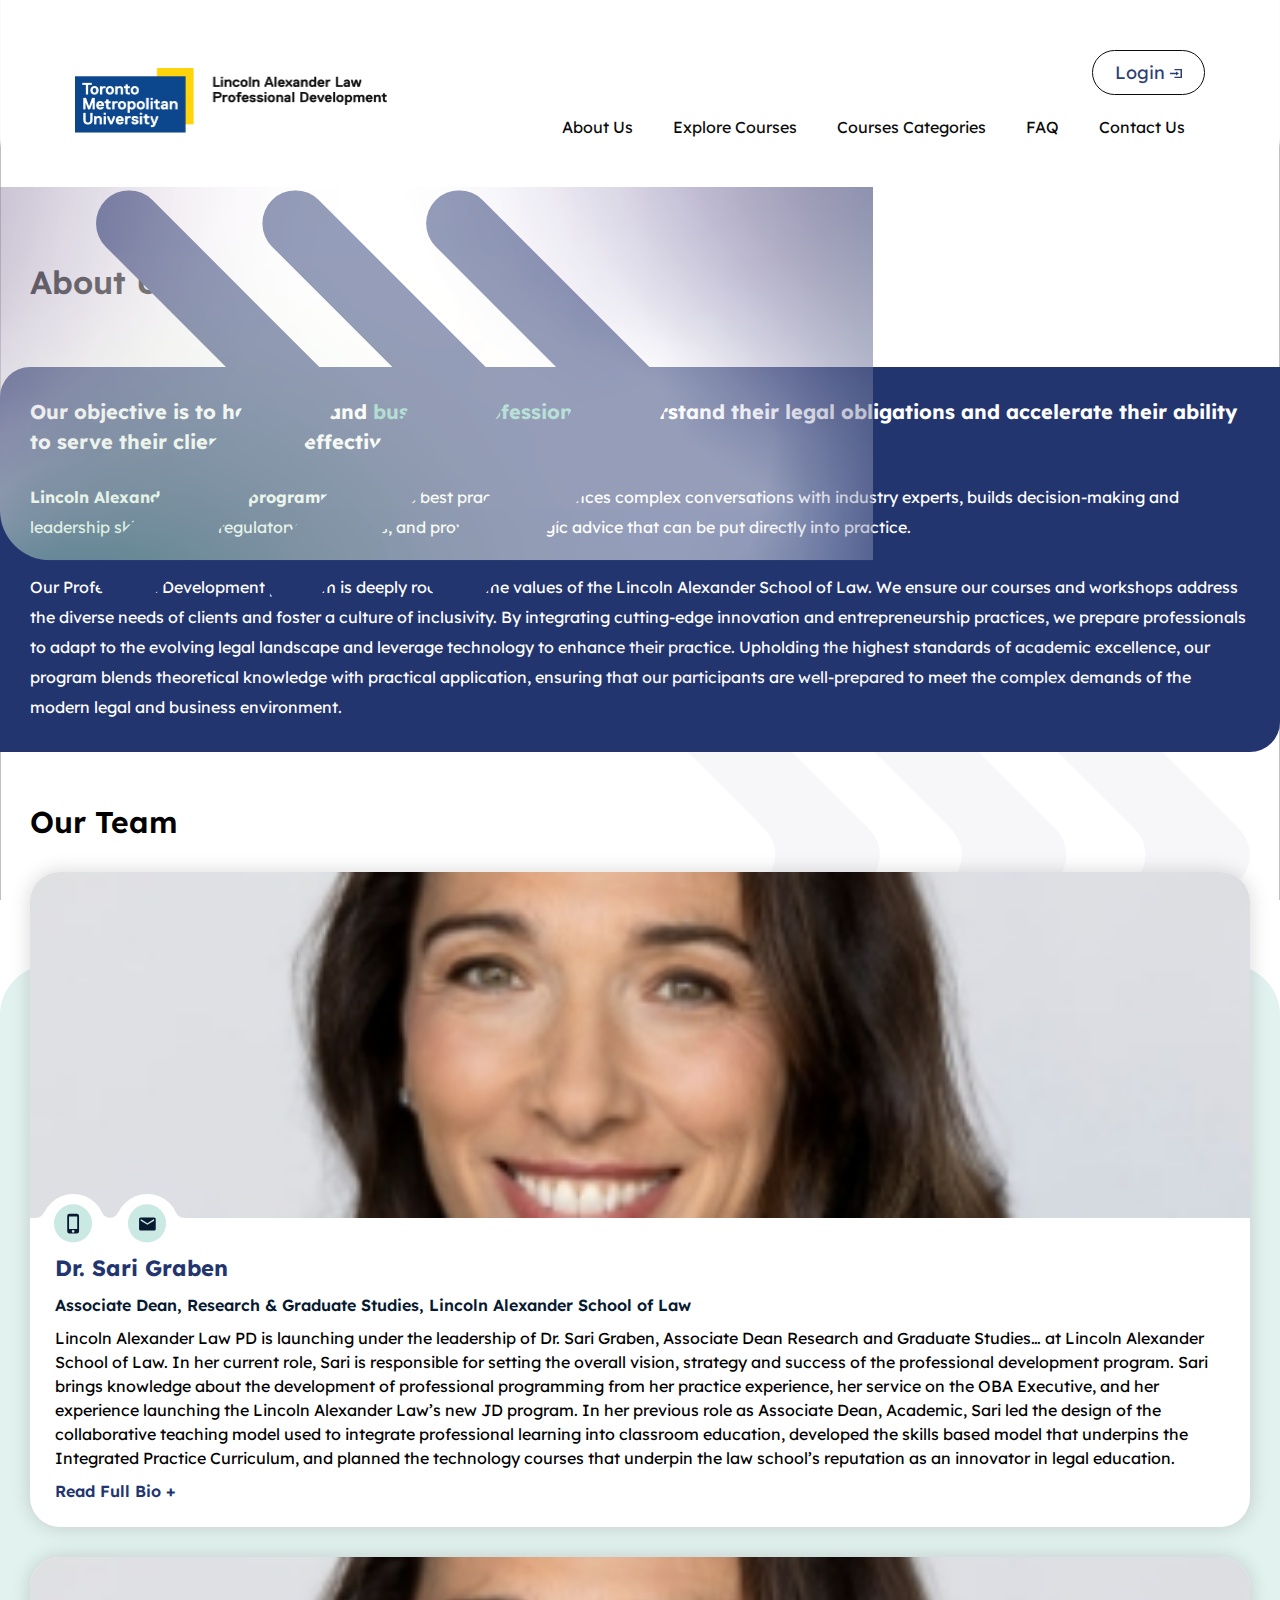
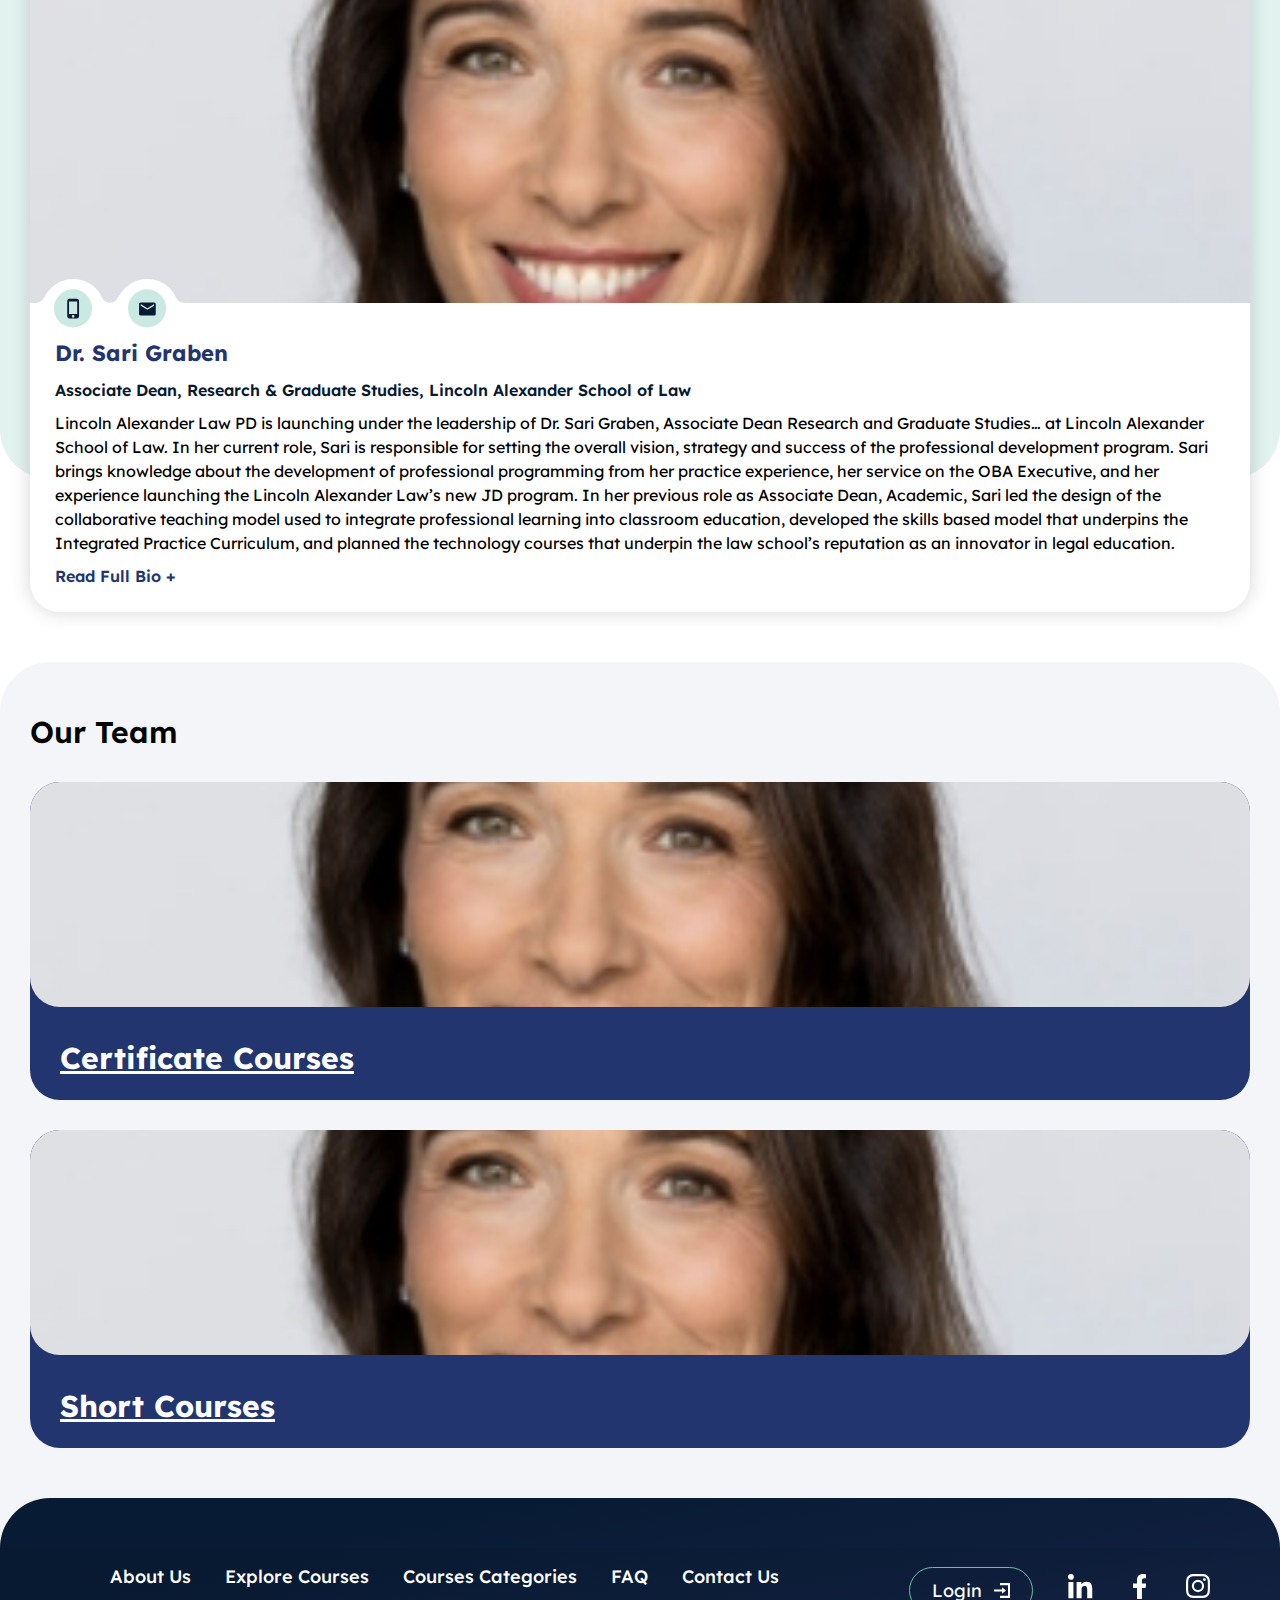
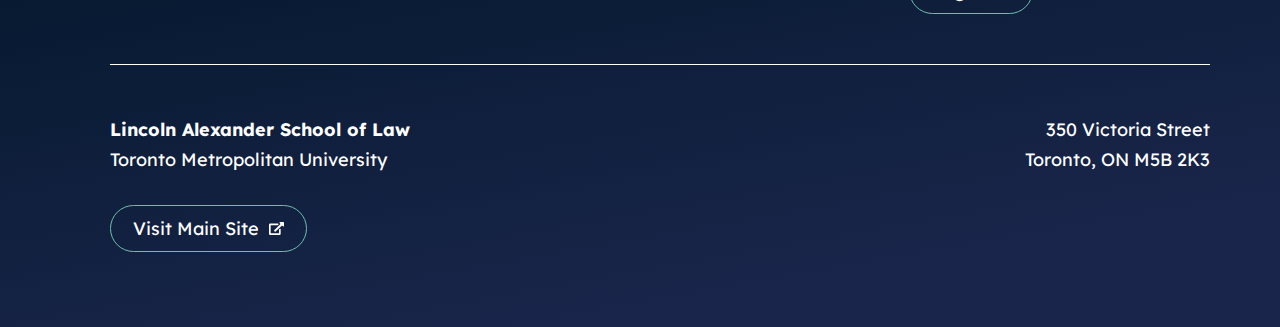
==== about-us.html @ 9ad21411 "about us page" ====
<!DOCTYPE html>
<html lang="en">
<head>
    <meta charset="UTF-8">
    <meta name="viewport" content="width=device-width, initial-scale=1.0">

    <!-- fonts -->
    <link rel="preconnect" href="https://fonts.googleapis.com">
    <link rel="preconnect" href="https://fonts.gstatic.com" crossorigin>
    <link href="https://fonts.googleapis.com/css2?family=Lexend:wght@100..900&display=swap" rel="stylesheet">

    <!-- css -->
    <link rel="stylesheet" href="css/style.css">
    <link rel="stylesheet" href="css/header.css">
    <link rel="stylesheet" href="css/about-us/au-hero.css">
    <link rel="stylesheet" href="css/about-us/au-team.css">
    <link rel="stylesheet" href="css/about-us/au-courses.css">
    <link rel="stylesheet" href="css/footer.css">

    <title>About Us</title>
</head>
<body>
     <!-- HEADER -->
     <header class="header-wrapper">

        <div class="header-logo-wrapper">
            <a href="#" class="header-logo"><img src="media/logo.png" alt="Lincoln Alexander Law logo"></a>
            <div class="header-hamburger-menu" tabindex="0">

                <svg xmlns="http://www.w3.org/2000/svg" width="42" height="17" viewBox="0 0 42 17">
                    <g id="Group_730" data-name="Group 730" transform="translate(-309 -52)">
                      <g id="Group_729" data-name="Group 729" transform="translate(-308.346 -19.589)">
                        <g id="Group_725" data-name="Group 725" transform="translate(617.346 71.635)">
                          <rect id="Rectangle_730" data-name="Rectangle 730" width="42" height="3" rx="1.5" transform="translate(0 13.955)" fill="#23356e"/>
                          <rect id="Rectangle_731" data-name="Rectangle 731" width="33" height="3" rx="1.5" transform="translate(9 6.955)" fill="#23356e"/>
                          <rect id="Rectangle_732" data-name="Rectangle 732" width="42" height="3" rx="1.5" transform="translate(0 -0.045)" fill="#23356e"/>
                        </g>
                      </g>
                    </g>
                </svg>
                  
            </div>

            <div class="header-menus-laptop">
                <div class="header-secondary-menu-laptop">
                    <a href="#" class="login-button-laptop btn-white">Login</a>
                    <a href="#" class="cart-button-laptop"></a>
                    <a href="#" class="search-button-laptop"></a>
                </div>

                <div class="header-primary-menu-laptop">
                    <a href="#" class="primary-menu-item-laptop">About Us</a>
                    <a href="#" class="primary-menu-item-laptop">Explore Courses <div><!-- sub-menu --></div></a>
                    <a href="#" class="primary-menu-item-laptop">Courses Categories</a>
                    <a href="#" class="primary-menu-item-laptop">FAQ</a>
                    <a href="#" class="primary-menu-item-laptop">Contact Us</a>
                </div>
            </div>
        </div>
        
        <div class="header-menus">
            <div class="header-secondary-menu">
                <a href="#" class="login-button-laptop btn-white">Login</a>
                <input class="search-bar" type="search" placeholder="Search">
                <div class="header-hamburger-menu-close" tabindex="0"></div>
            </div>

            <div class="header-primary-menu">
                <a href="#" class="primary-menu-item">About Us</a>
                <a href="#" class="primary-menu-item">Explore Courses <div><!-- sub-menu --></div></a>
                <a href="#" class="primary-menu-item">Courses Categories</a>
                <a href="#" class="primary-menu-item">FAQ</a>
                <a href="#" class="primary-menu-item">Contact Us</a>
            </div>

            <a href="#" class="header-cart-btn"></a>

            <a href="#" class="header-login btn-white">Login</a>

            <div class="social-links">
                <a href="#" class="social-link">
                    <svg xmlns="http://www.w3.org/2000/svg" width="24.256" height="24.255" viewBox="0 0 24.256 24.255">
                        <path id="Icon_awesome-linkedin-in" data-name="Icon awesome-linkedin-in" d="M5.429,24.256H.4V8.062H5.429ZM2.912,5.853a2.926,2.926,0,1,1,2.912-2.94A2.937,2.937,0,0,1,2.912,5.853Zm21.338,18.4H19.232V16.373c0-1.879-.038-4.288-2.615-4.288-2.615,0-3.015,2.041-3.015,4.153v8.018H8.579V8.062H13.4v2.209h.07a5.284,5.284,0,0,1,4.758-2.615c5.089,0,6.025,3.351,6.025,7.7v8.9Z" transform="translate(0 -0.001)" fill="#fff"/>
                    </svg>
                </a>
                <a href="#" class="social-link">
                    <svg xmlns="http://www.w3.org/2000/svg" width="13.439" height="25.092" viewBox="0 0 13.439 25.092">
                        <path id="Icon_awesome-facebook-f" data-name="Icon awesome-facebook-f" d="M14.168,14.114l.7-4.541H10.507V6.626a2.271,2.271,0,0,1,2.56-2.453h1.981V.307A24.157,24.157,0,0,0,11.532,0C7.944,0,5.6,2.175,5.6,6.112V9.573H1.609v4.541H5.6V25.092h4.909V14.114Z" transform="translate(-1.609)" fill="#fff"/>
                    </svg>
                </a>
                <a href="#" class="social-link">
                    <svg id="Group_476" data-name="Group 476" xmlns="http://www.w3.org/2000/svg" width="23.984" height="23.979" viewBox="0 0 23.984 23.979">
                        <path id="Icon_awesome-instagram" data-name="Icon awesome-instagram" d="M11.99,8.079a6.148,6.148,0,1,0,6.148,6.148A6.138,6.138,0,0,0,11.99,8.079Zm0,10.145a4,4,0,1,1,4-4,4,4,0,0,1-4,4Zm7.833-10.4a1.434,1.434,0,1,1-1.434-1.434A1.431,1.431,0,0,1,19.823,7.828Zm4.072,1.455a7.1,7.1,0,0,0-1.937-5.024,7.143,7.143,0,0,0-5.024-1.937c-1.98-.112-7.914-.112-9.893,0A7.133,7.133,0,0,0,2.016,4.254,7.12,7.12,0,0,0,.079,9.278c-.112,1.98-.112,7.914,0,9.893A7.1,7.1,0,0,0,2.016,24.2,7.152,7.152,0,0,0,7.04,26.133c1.98.112,7.914.112,9.893,0A7.1,7.1,0,0,0,21.958,24.2a7.143,7.143,0,0,0,1.937-5.024C24.007,17.192,24.007,11.263,23.895,9.283ZM21.337,21.3a4.047,4.047,0,0,1-2.279,2.279c-1.578.626-5.324.482-7.068.482s-5.5.139-7.068-.482A4.047,4.047,0,0,1,2.642,21.3c-.626-1.578-.482-5.324-.482-7.068s-.139-5.5.482-7.068A4.047,4.047,0,0,1,4.921,4.88C6.5,4.254,10.245,4.4,11.99,4.4s5.5-.139,7.068.482a4.047,4.047,0,0,1,2.279,2.279c.626,1.578.482,5.324.482,7.068S21.963,19.722,21.337,21.3Z" transform="translate(0.005 -2.238)" fill="#fff"/>
                    </svg>
                </a>
            </div>
        </div>
    </header>

    <!-- ABOUT US -->
    <!-- hero -->
    <div class="au-hero-wrapper">
        <div class="au-hero-main">
            <div class="au-hero-title">About Us</div>
            <img src="media/featured-photo-1.jpg" class="au-hero-title-background"></img>
        </div>

        <div class="au-hero-content">
            <div class="au-hero-text">Our objective is to help <strong>legal</strong> and <strong>business professionals</strong> understand their legal obligations and accelerate their ability to serve their clients more effectively.</div>
            <div class="au-hero-subtext">
                <b>Lincoln Alexander Law PD programming</b> shares best practices, advances complex conversations with industry experts, builds decision-making and leadership skills, applies regulatory obligations, and provides strategic advice that can be put directly into practice.<br><br>
                Our Professional Development program is deeply rooted in the values of the Lincoln Alexander School of Law. We ensure our courses and workshops address the diverse needs of clients and foster a culture of inclusivity. By integrating cutting-edge innovation and entrepreneurship practices, we prepare professionals to adapt to the evolving legal landscape and leverage technology to enhance their practice. Upholding the highest standards of academic excellence, our program blends theoretical knowledge with practical application, ensuring that our participants are well-prepared to meet the complex demands of the modern legal and business environment.
            </div>
        </div>
    </div>

    <!-- our team -->
    <div class="au-team-wrapper">
        <div class="au-team-title">Our Team</div>

        <div class="au-team-members">
            <div class="au-team-member">
                <img src="media/team-member.jpg" alt="team member" class="au-team-member-img">

                <div class="au-team-member-phone-contacts">
                    <a href="#" class="au-team-member-phone"></a>
                    <a href="#" class="au-team-member-email"></a>
                </div>
                
                <div class="au-team-member-name">Dr. Sari Graben</div>
                <div class="au-team-member-position">Associate Dean, Research & Graduate Studies, Lincoln Alexander School of Law</div>
                <div class="au-team-member-text">
                    Lincoln Alexander Law PD is launching under the leadership of Dr. Sari Graben, Associate Dean Research and Graduate Studies… at Lincoln Alexander School of Law. In her current role, Sari is responsible for setting the overall vision, strategy and success of the professional development program. 
                    Sari brings knowledge about the development of  professional programming from her practice experience, her service on the OBA Executive, and her experience launching the Lincoln Alexander Law’s new JD program. 
                    In her previous role as Associate Dean, Academic, Sari led the design of the collaborative teaching model used to integrate professional learning into classroom education, developed the skills based model that underpins the Integrated Practice Curriculum, and planned the technology courses that underpin the law school’s reputation as an innovator in legal education.
                </div>
                <div class="au-team-member-full">Read Full Bio +</div>
            </div>

            <div class="au-team-member">
                <img src="media/team-member.jpg" alt="team member" class="au-team-member-img">

                <div class="au-team-member-phone-contacts">
                    <a href="#" class="au-team-member-phone"></a>
                    <a href="#" class="au-team-member-email"></a>
                </div>

                <div class="au-team-member-name">Dr. Sari Graben</div>
                <div class="au-team-member-position">Associate Dean, Research & Graduate Studies, Lincoln Alexander School of Law</div>
                <div class="au-team-member-text">
                    Lincoln Alexander Law PD is launching under the leadership of Dr. Sari Graben, Associate Dean Research and Graduate Studies… at Lincoln Alexander School of Law. In her current role, Sari is responsible for setting the overall vision, strategy and success of the professional development program. 
                    Sari brings knowledge about the development of  professional programming from her practice experience, her service on the OBA Executive, and her experience launching the Lincoln Alexander Law’s new JD program. 
                    In her previous role as Associate Dean, Academic, Sari led the design of the collaborative teaching model used to integrate professional learning into classroom education, developed the skills based model that underpins the Integrated Practice Curriculum, and planned the technology courses that underpin the law school’s reputation as an innovator in legal education.
                </div>
                <div class="au-team-member-full">Read Full Bio +</div>
            </div>
        </div>
    </div>

    <!-- courses -->
    <div class="au-courses-wrapper">
        <div class="au-courses-title">Our Team</div>

        <div class="au-courses">
            <div class="au-course">
                <img src="media/team-member.jpg" alt="team member" class="au-course-img">

                <div class="au-course-title">Certificate Courses</div>

                <div class="au-course-module">
                    <div class="au-course-text">
                        Our Certificate Courses provide an in-depth, comprehensive understanding of specific legal areas, featuring extensive experiential education. These programs cover a broad range of topics within a particular field, offering participants practical skills and strategic insights. Whether exploring legislation, strategic planning, communication strategies, or incident response, these courses equip professionals with the knowledge and tools necessary to navigate complex challenges in their practice.
                    </div>
                    <a href="#" class="au-course-button btn-lt">Explore Courses</a>
                </div>
            </div>

            <div class="au-course">
                <img src="media/team-member.jpg" alt="team member" class="au-course-img">

                <div class="au-course-title">Short Courses</div>

                <div class="au-course-module">
                    <div class="au-course-text">
                        Our Short Courses provide an in-depth, comprehensive understanding of specific legal areas, featuring extensive experiential education.
                    </div>
                    <a href="#" class="au-course-button btn-lt">Explore Courses</a>
                </div>
            </div>
        </div>
    </div>

    <!-- FOOTER -->
    <footer class="footer-wrapper">
        <div class="footer-top-content">

            <div class="footer-secondary-menu">
                <div class="social-links">
                    <a href="#" class="social-link">
                        <svg xmlns="http://www.w3.org/2000/svg" width="24.256" height="24.255" viewBox="0 0 24.256 24.255">
                            <path id="Icon_awesome-linkedin-in" data-name="Icon awesome-linkedin-in" d="M5.429,24.256H.4V8.062H5.429ZM2.912,5.853a2.926,2.926,0,1,1,2.912-2.94A2.937,2.937,0,0,1,2.912,5.853Zm21.338,18.4H19.232V16.373c0-1.879-.038-4.288-2.615-4.288-2.615,0-3.015,2.041-3.015,4.153v8.018H8.579V8.062H13.4v2.209h.07a5.284,5.284,0,0,1,4.758-2.615c5.089,0,6.025,3.351,6.025,7.7v8.9Z" transform="translate(0 -0.001)" fill="#fff"/>
                        </svg>
                    </a>
                    <a href="#" class="social-link">
                        <svg xmlns="http://www.w3.org/2000/svg" width="13.439" height="25.092" viewBox="0 0 13.439 25.092">
                            <path id="Icon_awesome-facebook-f" data-name="Icon awesome-facebook-f" d="M14.168,14.114l.7-4.541H10.507V6.626a2.271,2.271,0,0,1,2.56-2.453h1.981V.307A24.157,24.157,0,0,0,11.532,0C7.944,0,5.6,2.175,5.6,6.112V9.573H1.609v4.541H5.6V25.092h4.909V14.114Z" transform="translate(-1.609)" fill="#fff"/>
                        </svg>
                    </a>
                    <a href="#" class="social-link">
                        <svg id="Group_476" data-name="Group 476" xmlns="http://www.w3.org/2000/svg" width="23.984" height="23.979" viewBox="0 0 23.984 23.979">
                            <path id="Icon_awesome-instagram" data-name="Icon awesome-instagram" d="M11.99,8.079a6.148,6.148,0,1,0,6.148,6.148A6.138,6.138,0,0,0,11.99,8.079Zm0,10.145a4,4,0,1,1,4-4,4,4,0,0,1-4,4Zm7.833-10.4a1.434,1.434,0,1,1-1.434-1.434A1.431,1.431,0,0,1,19.823,7.828Zm4.072,1.455a7.1,7.1,0,0,0-1.937-5.024,7.143,7.143,0,0,0-5.024-1.937c-1.98-.112-7.914-.112-9.893,0A7.133,7.133,0,0,0,2.016,4.254,7.12,7.12,0,0,0,.079,9.278c-.112,1.98-.112,7.914,0,9.893A7.1,7.1,0,0,0,2.016,24.2,7.152,7.152,0,0,0,7.04,26.133c1.98.112,7.914.112,9.893,0A7.1,7.1,0,0,0,21.958,24.2a7.143,7.143,0,0,0,1.937-5.024C24.007,17.192,24.007,11.263,23.895,9.283ZM21.337,21.3a4.047,4.047,0,0,1-2.279,2.279c-1.578.626-5.324.482-7.068.482s-5.5.139-7.068-.482A4.047,4.047,0,0,1,2.642,21.3c-.626-1.578-.482-5.324-.482-7.068s-.139-5.5.482-7.068A4.047,4.047,0,0,1,4.921,4.88C6.5,4.254,10.245,4.4,11.99,4.4s5.5-.139,7.068.482a4.047,4.047,0,0,1,2.279,2.279c.626,1.578.482,5.324.482,7.068S21.963,19.722,21.337,21.3Z" transform="translate(0.005 -2.238)" fill="#fff"/>
                        </svg>
                    </a>
                </div>

                <a href="#" class="login-button btn">Login</a>
            </div>

            <div class="footer-primary-menu">
                <a href="#" class="primary-menu-item">About Us</a>
                <a href="#" class="primary-menu-item">Explore Courses <div><!-- sub-menu --></div></a>
                <a href="#" class="primary-menu-item">Courses Categories</a>
                <a href="#" class="primary-menu-item">FAQ</a>
                <a href="#" class="primary-menu-item">Contact Us</a>
            </div>
           
        </div>

        <div class="footer-bottom-content">
            <div class="footer-credentials">
                <div class="footer-credentials-text">
                    <b>Lincoln Alexander School of Law</b>
                    Toronto Metropolitan University
                </div>

                <a class="footer-credentials-button btn" href="#">Visit Main Site</a>
            </div>

            <div class="footer-address">350 Victoria Street <br> Toronto, ON M5B 2K3</div>
        </div>
    </footer>

    <!-- header hamburger menu script -->
    <script src="js/header-menu.js"></script>

    <!-- team member cards -->
    <script src="js/au-team-members.js"></script>

    <!-- course cards -->
    <script src="js/au-courses.js"></script>
</body>
</html>
---- css/style.css ----
body {
    font-family: "Lexend", sans-serif;
    margin: 0;
}

a {
    text-decoration: none;
}

a:focus {
    outline-offset: 2px;
    outline: 2px dotted var(--gradient-blue);
    text-decoration: underline;
}

a:hover {
    text-decoration: underline;
}

strong {
    color: var(--green);
    font-weight: var(--bold);
}

.header-wrapper .header-logo img { 
    height: auto;
    width: 163px;
}

/* colours & font weight */
:root {
    --white: #FFFFFF;
    --black: #000000;
    --yellow: #FEDC00;
    --light-green: rgba(108, 191, 174, 0.2);
    --green: #6CBFAE;
    --pale-blue: rgba(35, 53, 110, 0.05);
    --light-blue: #084E99;
    --blue: #23356E;
    --dark-blue: #071A31;
    --gradient-blue: linear-gradient(170deg, rgba(7,26,49,1) 15%, rgba(25,37,74,1) 80%);

    --light: 300;
    --regular: 400;
    --medium: 500;
    --semibold: 600;
    --bold: 700;
    --extrabold: 800;
}

/* buttons */
.btn {
    background-color: transparent;
    border-radius: 25px;
    border: 1px solid var(--green);
    color: var(--white);
    display: flex;
    font-size: 18px;
    padding: 11px 22px;
    width: fit-content;
    height: fit-content;
}

.btn:focus,
.btn-lt:focus,
.btn-white:focus {
    outline-offset: 4px;
    outline: 2px dotted var(--white);
    text-decoration: none;
    position: relative;
    border-width: 3px;
}

/* .btn:focus:before,
.btn-lt:focus:before,
.btn-white:focus:before {
    content: "";
    top: -6px;
    left: -6px;
    right: -6px;
    bottom: -6px;
    border: var(--black) 2px dotted;
    position: absolute;
}

.btn:focus::after,
.btn-lt:focus::after,
.btn-white:focus::after {
    content: "";
    top: -10px;
    left: -10px;
    right: -10px;
    bottom: -10px;
    border: var(--white) 2px dotted;
    position: absolute;
} */

.btn:hover,
.btn-lt:hover,
.btn-white:hover {
    text-decoration: none;
    outline: 3px solid;
    cursor: pointer;
}

.btn:hover {
    outline-color: var(--green);
}

.btn-lt:hover {
    outline-color: var(--dark-blue);

}

.btn-white:hover {
    outline-color: var(--white);
}

.btn-lt {
    background-color: var(--white);
    border-radius: 25px;
    border: 1px solid var(--dark-blue);
    color: var(--blue);
    display: flex;
    font-size: 18px;
    padding: 10px 22px;
    width: fit-content;
    height: fit-content;
}

.btn-white {
    background-color: var(--white);
    border-radius: 25px;
    border: 1px solid var(--black);
    color: var(--blue);
    display: flex;
    font-size: 18px;
    padding: 10px 22px;
    width: fit-content;
    height: fit-content;
}
---- css/header.css ----
.header-menus-laptop {
    display: none;
}

.header-wrapper .header-logo-wrapper { 
    background-color: white;
    border-radius: 0 0 50px 50px;
    display: flex;
    justify-content: space-between;
    opacity: 0.95;
    padding: 30px;
}

.header-wrapper .header-logo:focus {
    outline-offset: 2px;
    outline: 2px dotted var(--black);
}

.header-wrapper .header-logo img { 
    height: auto;
    width: 163px;
}

.header-wrapper .header-menus {
    display: none;
    align-items: center;
    background-color: var(--blue);
    flex-direction: column;
    height: 100%;
    justify-content: center;
    left: 0;
    position: fixed;
    top: 0;
    width: 100%;
    z-index: 1000;
}

.header-wrapper .header-menus.active {
    display: flex;
    justify-content: flex-start;
}

.header-wrapper .header-hamburger-menu {
    cursor: pointer;
}

.header-wrapper .header-hamburger-menu:focus {
    outline-offset: 2px;
    outline: 2px dotted var(--black);
}

.header-wrapper .header-menus .header-secondary-menu { 
    align-items: center;
    display: flex;
    flex-direction: row;
    padding: 45px 35px;
}

.header-wrapper .header-menus .header-secondary-menu .login-button-laptop { 
    display: none;
}

.header-wrapper .header-menus .header-secondary-menu .cart-button-laptop { 
    display: none;
}

.header-wrapper .header-menus .header-secondary-menu .search-bar { 
    border-radius: 22px;
    border: none;
    color: var(--dark-blue);
    font-size: 16px;
    height: 44px;
    padding: 0 15px;
}

.header-wrapper .header-menus .header-secondary-menu .search-bar:focus {
    outline-offset: 5px;
    outline: 2px dotted var(--white);
}

::placeholder {
    color: var(--dark-blue);
    opacity: 1;
}
  
::-ms-input-placeholder {
    color: var(--dark-blue);
}

.header-wrapper .header-menus .header-secondary-menu .header-hamburger-menu-close { 
   content: url("data:image/svg+xml,%3Csvg id='Component_38_1' data-name='Component 38 – 1' xmlns='http://www.w3.org/2000/svg' width='45.539' height='45.539' viewBox='0 0 45.539 45.539'%3E%3Cg id='Ellipse_5158' data-name='Ellipse 5158' fill='none' stroke='%23fff' stroke-width='4'%3E%3Ccircle cx='22.769' cy='22.769' r='22.769' stroke='none'/%3E%3Ccircle cx='22.769' cy='22.769' r='20.769' fill='none'/%3E%3C/g%3E%3Cg id='Group_659' data-name='Group 659' transform='translate(22.77 10.809) rotate(45)'%3E%3Cpath id='Path_615' data-name='Path 615' d='M0,0V16.914' transform='translate(8.457)' fill='none' stroke='%23fff' stroke-width='4'/%3E%3Cpath id='Path_616' data-name='Path 616' d='M0,0V16.914' transform='translate(16.914 8.456) rotate(90)' fill='none' stroke='%23fff' stroke-width='4'/%3E%3C/g%3E%3Cg id='Group_667' data-name='Group 667' transform='translate(22.77 10.809) rotate(45)'%3E%3Cpath id='Path_615-2' data-name='Path 615' d='M0,0V16.914' transform='translate(8.457)' fill='none' stroke='%23fff' stroke-width='4'/%3E%3Cpath id='Path_616-2' data-name='Path 616' d='M0,0V16.914' transform='translate(16.914 8.456) rotate(90)' fill='none' stroke='%23fff' stroke-width='4'/%3E%3C/g%3E%3C/svg%3E%0A");
   margin-left: 23px;
}

.header-wrapper .header-menus .header-secondary-menu .header-hamburger-menu-close:focus { 
    outline-offset: 5px;
    outline: 2px dotted var(--white);
}

.header-wrapper .header-menus .header-primary-menu { 
    align-items: center;
    display: flex;
    flex-direction: column;
    margin-bottom: 43px;
}

.header-wrapper .header-menus .header-cart-btn { 
    height: 45px;
    width: 45px;
    margin-bottom: 60px;
}

.header-wrapper .header-menus .header-login::after { 
    content: url("data:image/svg+xml,%3Csvg xmlns='http://www.w3.org/2000/svg' width='12.451' height='9.363' viewBox='0 0 12.451 9.363'%3E%3Cpath id='Icon_open-account-login' data-name='Icon open-account-login' d='M4.669,0V1.338h6.226V8.026H4.669V9.363h7.782V0ZM6.226,2.675V4.013H0V5.35H6.226V6.688L9.338,4.682Z' fill='%2323356e'/%3E%3C/svg%3E%0A");
    padding-left: 5px;
    position: relative;
    top: -1px;
}

.header-wrapper .header-menus .header-cart-btn:hover::after,
.header-wrapper .header-menus .header-cart-btn:focus::after { 
    content: url("data:image/svg+xml,%3Csvg id='Component_23_5' data-name='Component 23 – 5' xmlns='http://www.w3.org/2000/svg' width='45' height='45' viewBox='0 0 45 45'%3E%3Cg id='Path_646' data-name='Path 646' fill='%23fff'%3E%3Cpath d='M 22.5 44.5 C 19.52980041503906 44.5 16.64871025085449 43.91838836669922 13.93675994873047 42.77133941650391 C 11.31707000732422 41.66329956054688 8.964249610900879 40.07695007324219 6.943649768829346 38.05635070800781 C 4.923049926757812 36.03575134277344 3.336699962615967 33.68292999267578 2.228660106658936 31.06324005126953 C 1.081609964370728 28.35128974914551 0.5 25.47019958496094 0.5 22.5 C 0.5 19.52980041503906 1.081609964370728 16.64871025085449 2.228660106658936 13.93675994873047 C 3.336699962615967 11.31707000732422 4.923049926757812 8.964249610900879 6.943649768829346 6.943649768829346 C 8.964249610900879 4.923049926757812 11.31707000732422 3.336699962615967 13.93675994873047 2.228660106658936 C 16.64871025085449 1.081609964370728 19.52980041503906 0.5 22.5 0.5 C 25.47019958496094 0.5 28.35128974914551 1.081609964370728 31.06324005126953 2.228660106658936 C 33.68292999267578 3.336699962615967 36.03575134277344 4.923049926757812 38.05635070800781 6.943649768829346 C 40.07695007324219 8.964249610900879 41.66329956054688 11.31707000732422 42.77133941650391 13.93675994873047 C 43.91838836669922 16.64871025085449 44.5 19.52980041503906 44.5 22.5 C 44.5 25.47019958496094 43.91838836669922 28.35128974914551 42.77133941650391 31.06324005126953 C 41.66329956054688 33.68292999267578 40.07695007324219 36.03575134277344 38.05635070800781 38.05635070800781 C 36.03575134277344 40.07695007324219 33.68292999267578 41.66329956054688 31.06324005126953 42.77133941650391 C 28.35128974914551 43.91838836669922 25.47019958496094 44.5 22.5 44.5 Z' stroke='none'/%3E%3Cpath d='M 22.5 1 C 19.59708023071289 1 16.78152084350586 1.568321228027344 14.13154029846191 2.689170837402344 C 11.57144927978516 3.771991729736328 9.272048950195312 5.322360992431641 7.297199249267578 7.297199249267578 C 5.322360992431641 9.272048950195312 3.771991729736328 11.57144927978516 2.689170837402344 14.13154029846191 C 1.568321228027344 16.78152084350586 1 19.59708023071289 1 22.5 C 1 25.40291976928711 1.568321228027344 28.21847915649414 2.689170837402344 30.86845970153809 C 3.771991729736328 33.42855072021484 5.322360992431641 35.72795104980469 7.297199249267578 37.70280075073242 C 9.272048950195312 39.67763900756836 11.57144927978516 41.22800827026367 14.13154029846191 42.31082916259766 C 16.78152084350586 43.43167877197266 19.59708023071289 44 22.5 44 C 25.40291976928711 44 28.21847915649414 43.43167877197266 30.86845970153809 42.31082916259766 C 33.42855072021484 41.22800827026367 35.72795104980469 39.67763900756836 37.70280075073242 37.70280075073242 C 39.67763900756836 35.72795104980469 41.22800827026367 33.42855072021484 42.31082916259766 30.86845970153809 C 43.43167877197266 28.21847915649414 44 25.40291976928711 44 22.5 C 44 19.59708023071289 43.43167877197266 16.78152084350586 42.31082916259766 14.13154029846191 C 41.22800827026367 11.57144927978516 39.67763900756836 9.272048950195312 37.70280075073242 7.297199249267578 C 35.72795104980469 5.322360992431641 33.42855072021484 3.771991729736328 30.86845970153809 2.689170837402344 C 28.21847915649414 1.568321228027344 25.40291976928711 1 22.5 1 M 22.5 0 C 34.92641067504883 0 45 10.07358932495117 45 22.5 C 45 34.92641067504883 34.92641067504883 45 22.5 45 C 10.07358932495117 45 0 34.92641067504883 0 22.5 C 0 10.07358932495117 10.07358932495117 0 22.5 0 Z' stroke='none' fill='%2323356e'/%3E%3C/g%3E%3Cg id='Icon_feather-shopping-cart' data-name='Icon feather-shopping-cart' transform='translate(12.342 14.028)'%3E%3Cpath id='Path_550' data-name='Path 550' d='M13.614,30.807A.807.807,0,1,1,12.807,30,.807.807,0,0,1,13.614,30.807Z' transform='translate(-6.352 -14.669)' fill='%23fff' stroke='%2323356e' stroke-linecap='round' stroke-linejoin='round' stroke-width='2'/%3E%3Cpath id='Path_551' data-name='Path 551' d='M30.114,30.807A.807.807,0,1,1,29.307,30,.807.807,0,0,1,30.114,30.807Z' transform='translate(-13.976 -14.669)' fill='%23fff' stroke='%2323356e' stroke-linecap='round' stroke-linejoin='round' stroke-width='2'/%3E%3Cpath id='Path_552' data-name='Path 552' d='M1.5,1.5H4.728L6.89,12.3A1.614,1.614,0,0,0,8.5,13.6h7.843a1.614,1.614,0,0,0,1.614-1.3l1.291-6.77H5.534' transform='translate(-1.5 -1.5)' fill='%23fff' stroke='%2323356e' stroke-linecap='round' stroke-linejoin='round' stroke-width='2'/%3E%3C/g%3E%3C/svg%3E%0A");
}

.header-wrapper .header-menus .header-cart-btn:focus::after {
    outline: 2px dotted var(--white);
    outline-offset: 4px;
}

.header-wrapper .header-menus .header-cart-btn::after { 
    height: 45px;
    width: 45px;
    display: block;
    transition: content 0.3s;
    content: url("data:image/svg+xml,%3Csvg id='Component_23_5' data-name='Component 23 – 5' xmlns='http://www.w3.org/2000/svg' width='45' height='45' viewBox='0 0 45 45'%3E%3Cg id='Path_646' data-name='Path 646' fill='rgba(35,53,110,0)'%3E%3Cpath d='M 22.5 44.5 C 19.52980041503906 44.5 16.64871025085449 43.91838836669922 13.93675994873047 42.77133941650391 C 11.31707000732422 41.66329956054688 8.964249610900879 40.07695007324219 6.943649768829346 38.05635070800781 C 4.923049926757812 36.03575134277344 3.336699962615967 33.68292999267578 2.228660106658936 31.06324005126953 C 1.081609964370728 28.35128974914551 0.5 25.47019958496094 0.5 22.5 C 0.5 19.52980041503906 1.081609964370728 16.64871025085449 2.228660106658936 13.93675994873047 C 3.336699962615967 11.31707000732422 4.923049926757812 8.964249610900879 6.943649768829346 6.943649768829346 C 8.964249610900879 4.923049926757812 11.31707000732422 3.336699962615967 13.93675994873047 2.228660106658936 C 16.64871025085449 1.081609964370728 19.52980041503906 0.5 22.5 0.5 C 25.47019958496094 0.5 28.35128974914551 1.081609964370728 31.06324005126953 2.228660106658936 C 33.68292999267578 3.336699962615967 36.03575134277344 4.923049926757812 38.05635070800781 6.943649768829346 C 40.07695007324219 8.964249610900879 41.66329956054688 11.31707000732422 42.77133941650391 13.93675994873047 C 43.91838836669922 16.64871025085449 44.5 19.52980041503906 44.5 22.5 C 44.5 25.47019958496094 43.91838836669922 28.35128974914551 42.77133941650391 31.06324005126953 C 41.66329956054688 33.68292999267578 40.07695007324219 36.03575134277344 38.05635070800781 38.05635070800781 C 36.03575134277344 40.07695007324219 33.68292999267578 41.66329956054688 31.06324005126953 42.77133941650391 C 28.35128974914551 43.91838836669922 25.47019958496094 44.5 22.5 44.5 Z' stroke='none'/%3E%3Cpath d='M 22.5 1 C 19.59708023071289 1 16.78152084350586 1.568321228027344 14.13154029846191 2.689170837402344 C 11.57144927978516 3.771991729736328 9.272048950195312 5.322360992431641 7.297199249267578 7.297199249267578 C 5.322360992431641 9.272048950195312 3.771991729736328 11.57144927978516 2.689170837402344 14.13154029846191 C 1.568321228027344 16.78152084350586 1 19.59708023071289 1 22.5 C 1 25.40291976928711 1.568321228027344 28.21847915649414 2.689170837402344 30.86845970153809 C 3.771991729736328 33.42855072021484 5.322360992431641 35.72795104980469 7.297199249267578 37.70280075073242 C 9.272048950195312 39.67763900756836 11.57144927978516 41.22800827026367 14.13154029846191 42.31082916259766 C 16.78152084350586 43.43167877197266 19.59708023071289 44 22.5 44 C 25.40291976928711 44 28.21847915649414 43.43167877197266 30.86845970153809 42.31082916259766 C 33.42855072021484 41.22800827026367 35.72795104980469 39.67763900756836 37.70280075073242 37.70280075073242 C 39.67763900756836 35.72795104980469 41.22800827026367 33.42855072021484 42.31082916259766 30.86845970153809 C 43.43167877197266 28.21847915649414 44 25.40291976928711 44 22.5 C 44 19.59708023071289 43.43167877197266 16.78152084350586 42.31082916259766 14.13154029846191 C 41.22800827026367 11.57144927978516 39.67763900756836 9.272048950195312 37.70280075073242 7.297199249267578 C 35.72795104980469 5.322360992431641 33.42855072021484 3.771991729736328 30.86845970153809 2.689170837402344 C 28.21847915649414 1.568321228027344 25.40291976928711 1 22.5 1 M 22.5 0 C 34.92641067504883 0 45 10.07358932495117 45 22.5 C 45 34.92641067504883 34.92641067504883 45 22.5 45 C 10.07358932495117 45 0 34.92641067504883 0 22.5 C 0 10.07358932495117 10.07358932495117 0 22.5 0 Z' stroke='none' fill='%23fff'/%3E%3C/g%3E%3Cg id='Icon_feather-shopping-cart' data-name='Icon feather-shopping-cart' transform='translate(12.342 14.028)'%3E%3Cpath id='Path_550' data-name='Path 550' d='M13.614,30.807A.807.807,0,1,1,12.807,30,.807.807,0,0,1,13.614,30.807Z' transform='translate(-6.352 -14.669)' fill='none' stroke='%23fff' stroke-linecap='round' stroke-linejoin='round' stroke-width='2'/%3E%3Cpath id='Path_551' data-name='Path 551' d='M30.114,30.807A.807.807,0,1,1,29.307,30,.807.807,0,0,1,30.114,30.807Z' transform='translate(-13.976 -14.669)' fill='none' stroke='%23fff' stroke-linecap='round' stroke-linejoin='round' stroke-width='2'/%3E%3Cpath id='Path_552' data-name='Path 552' d='M1.5,1.5H4.728L6.89,12.3A1.614,1.614,0,0,0,8.5,13.6h7.843a1.614,1.614,0,0,0,1.614-1.3l1.291-6.77H5.534' transform='translate(-1.5 -1.5)' fill='none' stroke='%23fff' stroke-linecap='round' stroke-linejoin='round' stroke-width='2'/%3E%3C/g%3E%3C/svg%3E%0A");
}

.header-wrapper .header-menus .header-primary-menu .primary-menu-item { 
    color: var(--white);
    padding-bottom: 17px;
    padding-top: 17px;
}

.header-wrapper .header-menus .header-primary-menu .primary-menu-item:focus {
    outline-offset: 5px;
    outline: 2px dotted var(--white);
}

.header-wrapper .header-menus .social-links { 
    display: flex;
    justify-content: center;
    padding: 60px 0 75px 0;
}

.header-wrapper .header-menus .social-links .social-link { 
    margin-left: 20px;
    margin-right: 20px;
}

/* Media Queries */
@media (min-width: 650px) {

    .header-wrapper .header-logo-wrapper { 
        padding: 50px 75px;
    }
    
    .header-wrapper .header-logo img { 
        width: 312px;
    }
    
    .header-wrapper .header-menus {
        display: none;
        height: fit-content;
        left: 50%;
        position: fixed;
        top: 0;
        width: 50%;
        border-radius: 30px 0 0 30px;
    }
    
    .header-wrapper .header-menus.active {
        display: flex;
    }
}

@media (min-width: 1100px) {

    .header-wrapper .header-logo-wrapper { 
        display: flex;
        justify-content: space-between;
        padding: 50px 75px;
        align-items: flex-end;
    }
    
    
    .header-wrapper .header-logo img { 
        width: 312px;
    }
    
    .header-wrapper .header-menus {
        display: none;
    }
    
    .header-wrapper .header-hamburger-menu {
        display: none;
    }

    .header-wrapper .header-menus-laptop {
        display: flex;
        flex-direction: column;
        align-items: flex-end;
    }
    
    .header-wrapper .header-menus-laptop .header-secondary-menu-laptop { 
        align-items: center;
        display: flex;
        flex-direction: row;
        padding: 0;
    }
    
    .header-wrapper .header-menus-laptop .header-secondary-menu-laptop .login-button-laptop { 
        border: 1px solid var(--black);
        display: flex;
    }

    .header-wrapper .header-menus-laptop .header-secondary-menu-laptop .login-button-laptop::after {
        content: url("data:image/svg+xml,%3Csvg xmlns='http://www.w3.org/2000/svg' width='12.451' height='9.363' viewBox='0 0 12.451 9.363'%3E%3Cpath id='Icon_open-account-login' data-name='Icon open-account-login' d='M4.669,0V1.338h6.226V8.026H4.669V9.363h7.782V0ZM6.226,2.675V4.013H0V5.35H6.226V6.688L9.338,4.682Z' fill='%2323356e'/%3E%3C/svg%3E%0A");
        padding-left: 5px;
        position: relative;
        top: -1px;
    }

    .header-wrapper .header-menus-laptop .header-secondary-menu-laptop .login-button-laptop:hover,
    .header-wrapper .header-menus-laptop .header-secondary-menu-laptop .login-button-laptop:focus { 
        outline-color: var(--black);
    }
    
    .header-wrapper .header-menus-laptop .header-secondary-menu-laptop .cart-button-laptop { 
        display: flex;
    }
    
    .header-wrapper .header-menus-laptop .header-secondary-menu-laptop .search-bar-laptop { 
        border-radius: 22px;
        border: none;
        font-size: 16px;
        height: 44px;
        padding: 0 15px;
    }
    
    .header-wrapper .header-menus .header-secondary-menu .header-hamburger-menu-close { 
       display: none;
    }
    
    .header-wrapper .header-menus-laptop .header-primary-menu-laptop { 
        align-items: center;
        display: flex;
        flex-direction: row;
        margin-bottom: 0;
        color: var(--black);
        margin-top: 22px;
    }
    
    .header-wrapper .header-menus .header-cart-btn { 
        display: none;
    }
    
    .header-wrapper .header-menus .header-cart-btn::after { 
        display: none;
    }
    
    .header-wrapper .header-menus-laptop .header-primary-menu-laptop .primary-menu-item-laptop { 
        color: var(--black);
        padding: 0 20px;
    }
    
    .header-wrapper .header-menus .social-links { 
        display: none;
    }
    
    .header-wrapper .header-menus .social-links .social-link { 
        display: none;
    }
}

@media (min-width: 1441px) {

}
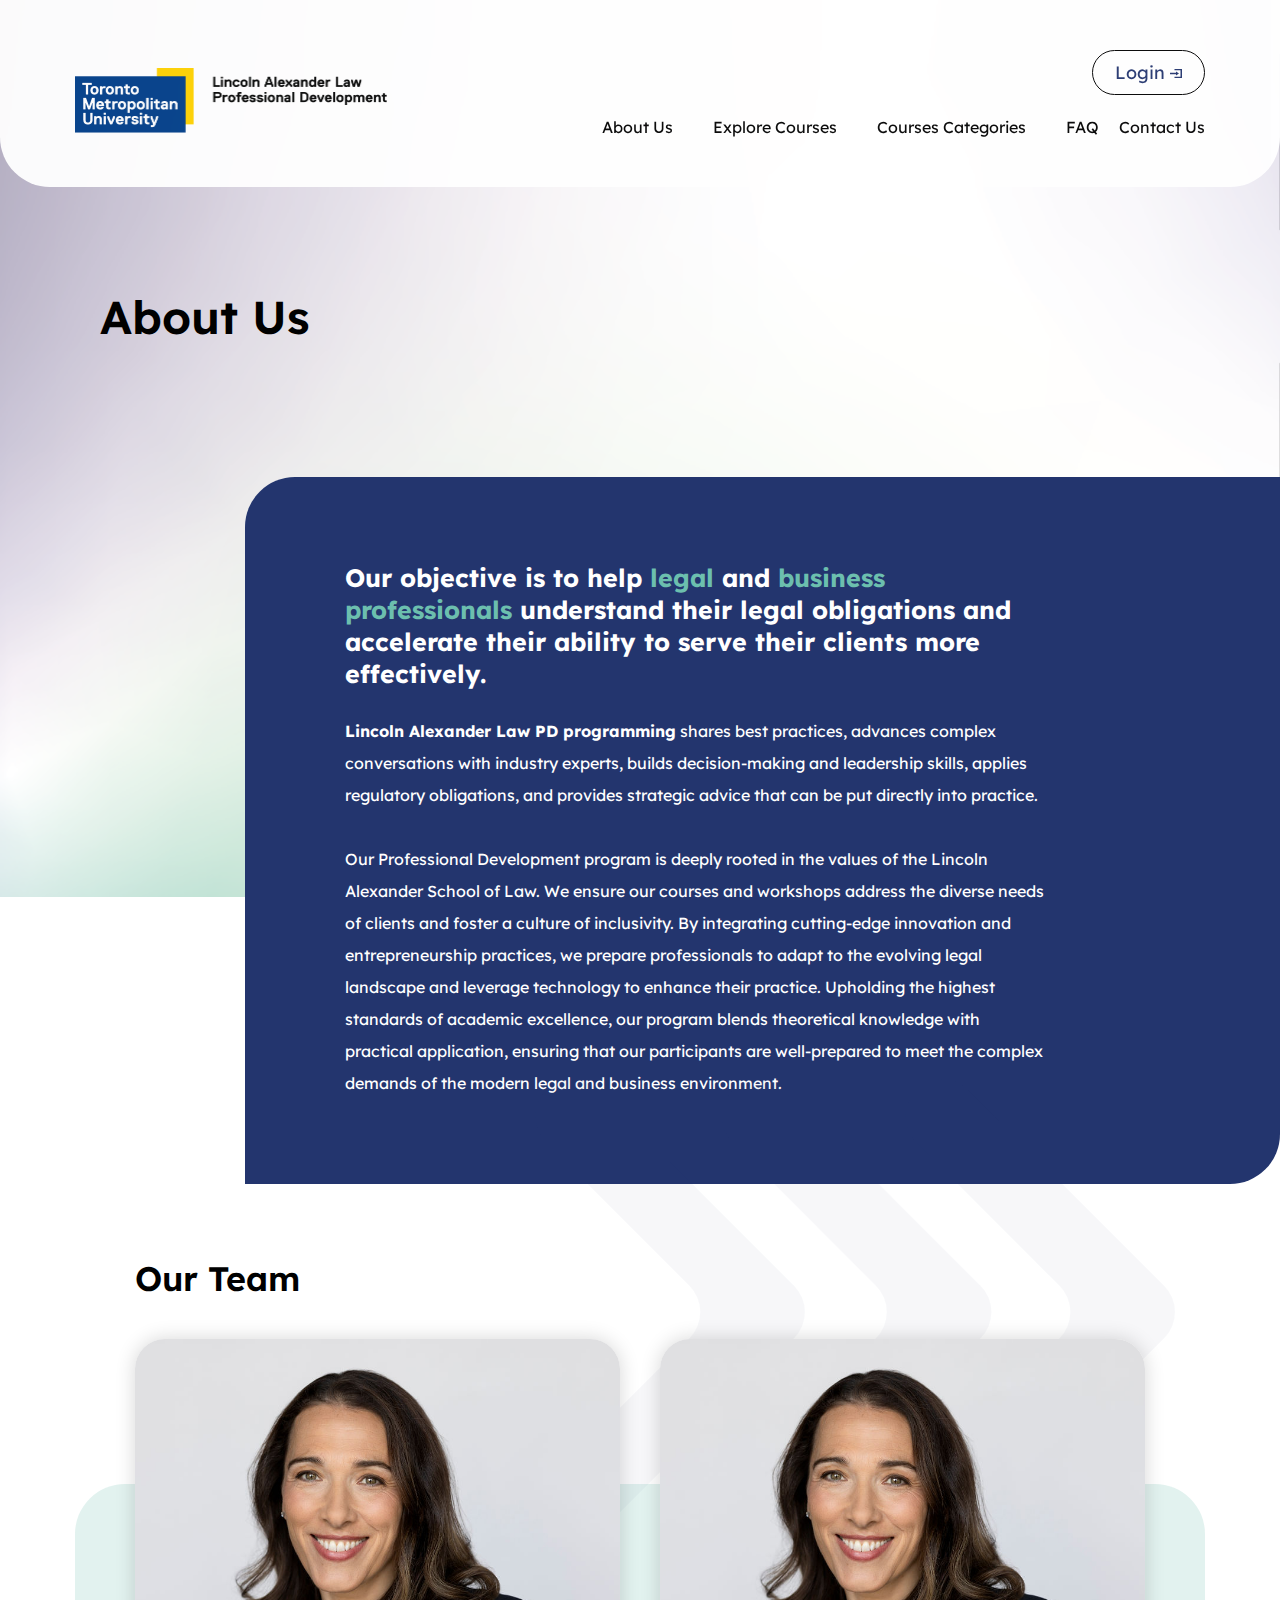
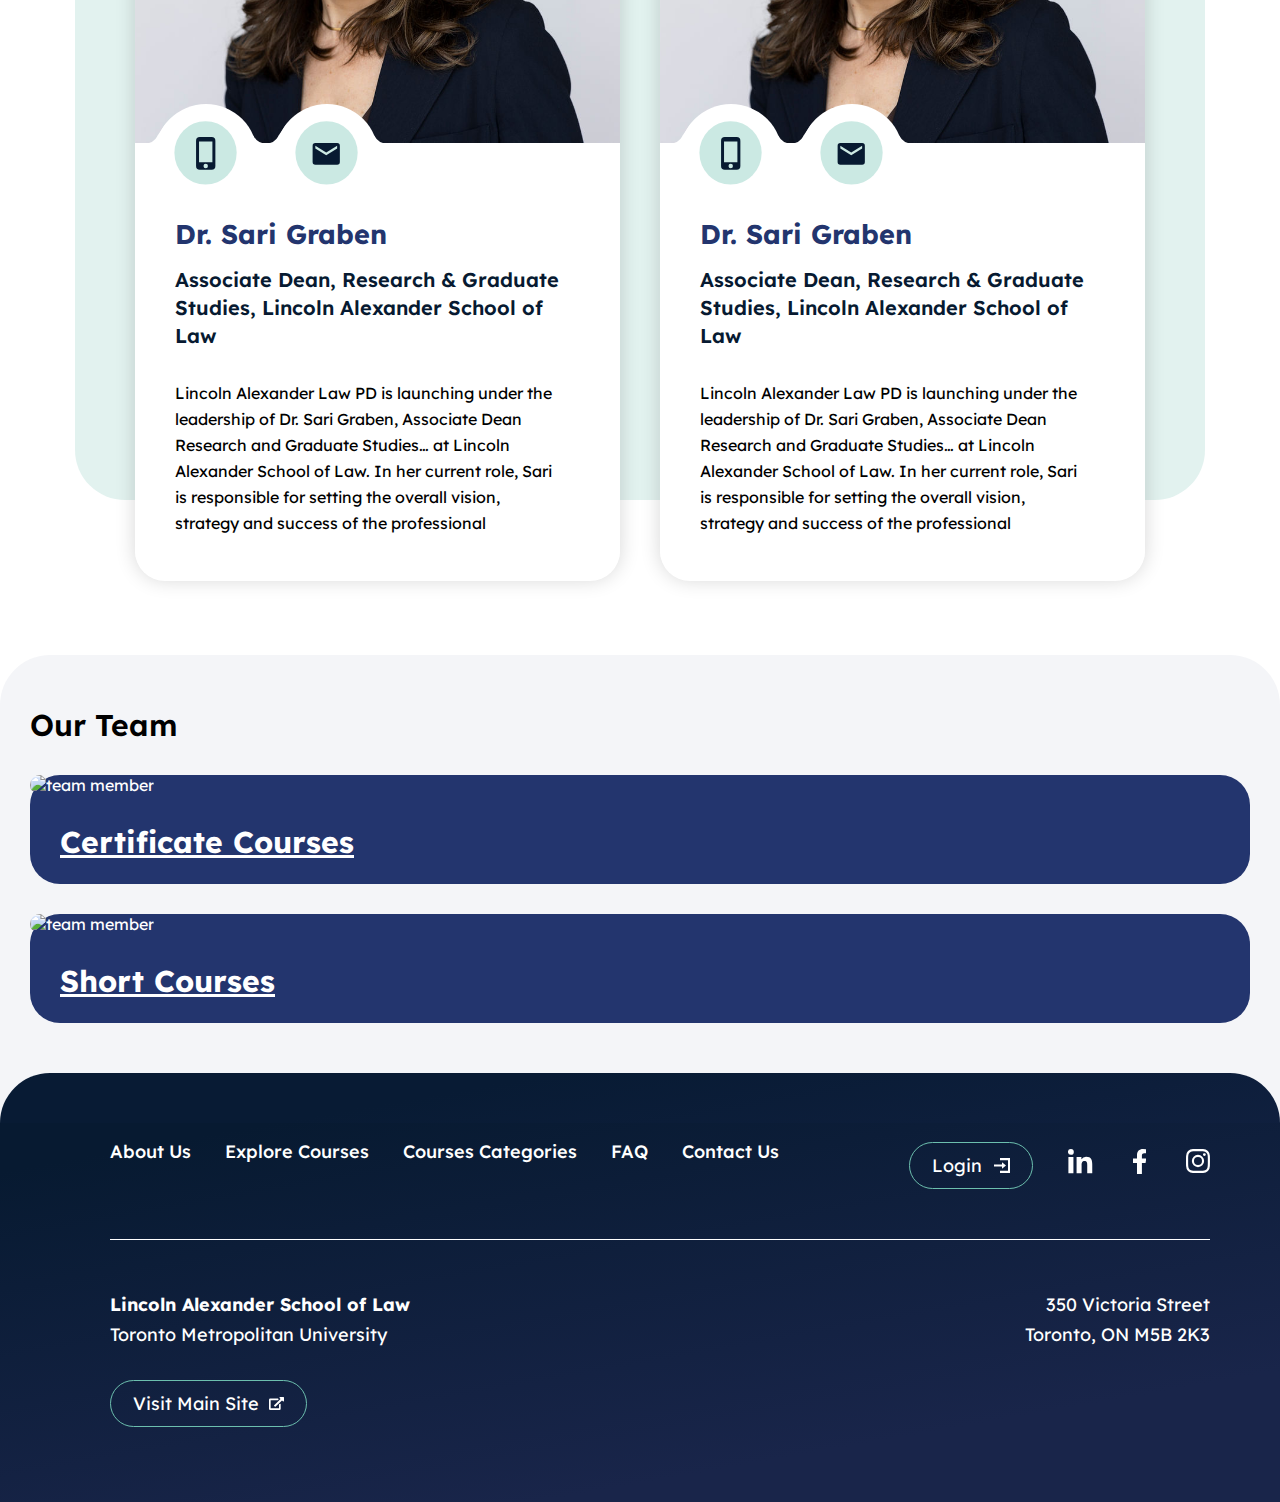
==== commit ee7ce8da: "about us dev 1.0" ====
--- a/about-us.html
+++ b/about-us.html
@@ -120,7 +120,7 @@
 
         <div class="au-team-members">
             <div class="au-team-member">
-                <img src="media/team-member.jpg" alt="team member" class="au-team-member-img">
+                <img src="media/Sari.jpg" alt="team member" class="au-team-member-img">
 
                 <div class="au-team-member-phone-contacts">
                     <a href="#" class="au-team-member-phone"></a>
@@ -138,7 +138,7 @@
             </div>
 
             <div class="au-team-member">
-                <img src="media/team-member.jpg" alt="team member" class="au-team-member-img">
+                <img src="media/Sari.jpg" alt="team member" class="au-team-member-img">
 
                 <div class="au-team-member-phone-contacts">
                     <a href="#" class="au-team-member-phone"></a>
@@ -163,7 +163,7 @@
 
         <div class="au-courses">
             <div class="au-course">
-                <img src="media/team-member.jpg" alt="team member" class="au-course-img">
+                <img src="media/featured-photo-2.jpg" alt="team member" class="au-course-img">
 
                 <div class="au-course-title">Certificate Courses</div>
 
@@ -176,7 +176,7 @@
             </div>
 
             <div class="au-course">
-                <img src="media/team-member.jpg" alt="team member" class="au-course-img">
+                <img src="media/featured-photo-4.jpg" alt="team member" class="au-course-img">
 
                 <div class="au-course-title">Short Courses</div>
 
--- a/css/style.css
+++ b/css/style.css
@@ -61,61 +61,6 @@
     height: fit-content;
 }
 
-.btn:focus,
-.btn-lt:focus,
-.btn-white:focus {
-    outline-offset: 4px;
-    outline: 2px dotted var(--white);
-    text-decoration: none;
-    position: relative;
-    border-width: 3px;
-}
-
-/* .btn:focus:before,
-.btn-lt:focus:before,
-.btn-white:focus:before {
-    content: "";
-    top: -6px;
-    left: -6px;
-    right: -6px;
-    bottom: -6px;
-    border: var(--black) 2px dotted;
-    position: absolute;
-}
-
-.btn:focus::after,
-.btn-lt:focus::after,
-.btn-white:focus::after {
-    content: "";
-    top: -10px;
-    left: -10px;
-    right: -10px;
-    bottom: -10px;
-    border: var(--white) 2px dotted;
-    position: absolute;
-} */
-
-.btn:hover,
-.btn-lt:hover,
-.btn-white:hover {
-    text-decoration: none;
-    outline: 3px solid;
-    cursor: pointer;
-}
-
-.btn:hover {
-    outline-color: var(--green);
-}
-
-.btn-lt:hover {
-    outline-color: var(--dark-blue);
-
-}
-
-.btn-white:hover {
-    outline-color: var(--white);
-}
-
 .btn-lt {
     background-color: var(--white);
     border-radius: 25px;
@@ -139,3 +84,31 @@
     width: fit-content;
     height: fit-content;
 }
+
+.btn:hover,
+.btn-lt:hover,
+.btn-white:hover,
+.btn:focus,
+.btn-lt:focus,
+.btn-white:focus {
+    position: relative;
+    text-decoration: none;
+    outline: 3px solid;
+    cursor: pointer;
+    outline-offset: 0;
+}
+
+.btn:hover,
+.btn:focus {
+    outline-color: var(--green);
+}
+
+.btn-lt:hover,
+.btn-lt:focus {
+    outline-color: var(--dark-blue);
+}
+
+.btn-white:hover,
+.btn-white:focus {
+    outline-color: var(--white);
+}
--- a/css/header.css
+++ b/css/header.css
@@ -272,6 +272,15 @@
         color: var(--black);
         padding: 0 20px;
     }
+
+    .header-wrapper .header-menus-laptop .header-primary-menu-laptop .primary-menu-item-laptop:focus { 
+        outline: 2px dotted var(--black);
+        outline-offset: 5px;
+    }
+
+    .header-wrapper .header-menus-laptop .header-primary-menu-laptop .primary-menu-item-laptop:last-of-type { 
+        padding: 0;
+    }
     
     .header-wrapper .header-menus .social-links { 
         display: none;
@@ -284,4 +293,19 @@
 
 @media (min-width: 1441px) {
 
-}
+    .header-wrapper .header-logo-wrapper { 
+        padding: 50px 100px;
+    }
+    
+    .header-wrapper .header-menus-laptop .header-secondary-menu-laptop .cart-button-laptop { 
+        display: flex;
+    }
+    
+    .header-wrapper .header-menus-laptop .header-secondary-menu-laptop .search-bar-laptop { 
+        border-radius: 22px;
+        border: none;
+        font-size: 16px;
+        height: 44px;
+        padding: 0 15px;
+    }
+}
--- a/css/about-us/au-hero.css
+++ b/css/about-us/au-hero.css
@@ -1,19 +1,15 @@
 .au-hero-wrapper { 
     display: flex;
-    flex-direction: column;
+    flex-direction: column;   
 }
 
 .au-hero-wrapper::after {
-    content: url("data:image/svg+xml,%3Csvg id='Group_1185' data-name='Group 1185' xmlns='http://www.w3.org/2000/svg' xmlns:xlink='http://www.w3.org/1999/xlink' width='873' height='418.766' viewBox='0 0 873 418.766'%3E%3Cdefs%3E%3CclipPath id='clip-path'%3E%3Crect id='Rectangle_706' data-name='Rectangle 706' width='570.877' height='415.483' fill='%2323356e'/%3E%3C/clipPath%3E%3CclipPath id='clip-path-2'%3E%3Cpath id='Rectangle_706-2' data-name='Rectangle 706' d='M0,0H873a0,0,0,0,1,0,0V373a0,0,0,0,1,0,0H50A50,50,0,0,1,0,323V0A0,0,0,0,1,0,0Z' fill='%236cbfae'/%3E%3C/clipPath%3E%3CclipPath id='clip-path-3'%3E%3Crect id='Rectangle_712' data-name='Rectangle 712' width='1535.795' height='705.606' fill='none'/%3E%3C/clipPath%3E%3Cpattern id='pattern' width='1' height='1' patternTransform='matrix(-1, 0, 0, 1, 3072.158, 0)' viewBox='0 0 1536.079 514.873'%3E%3Cimage preserveAspectRatio='none' width='1536.079' height='514.873' xlink:href='[data-uri]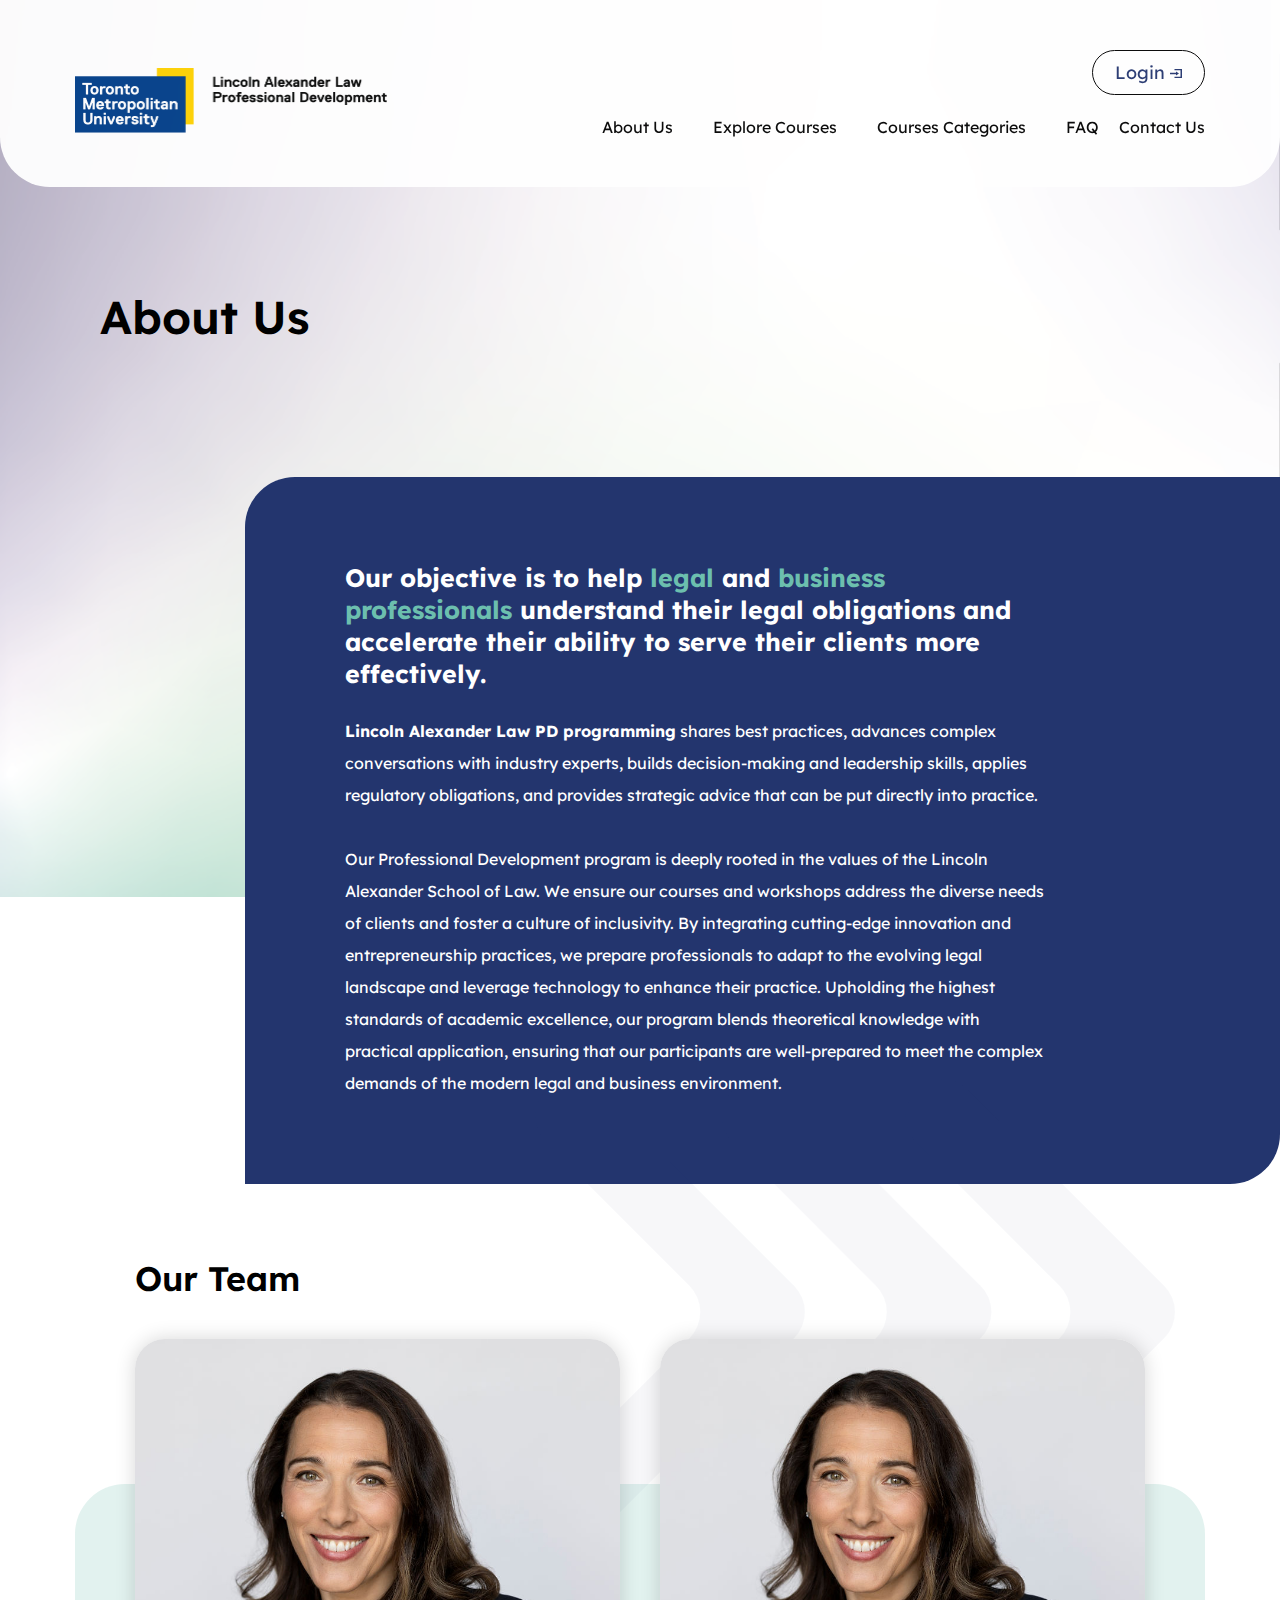
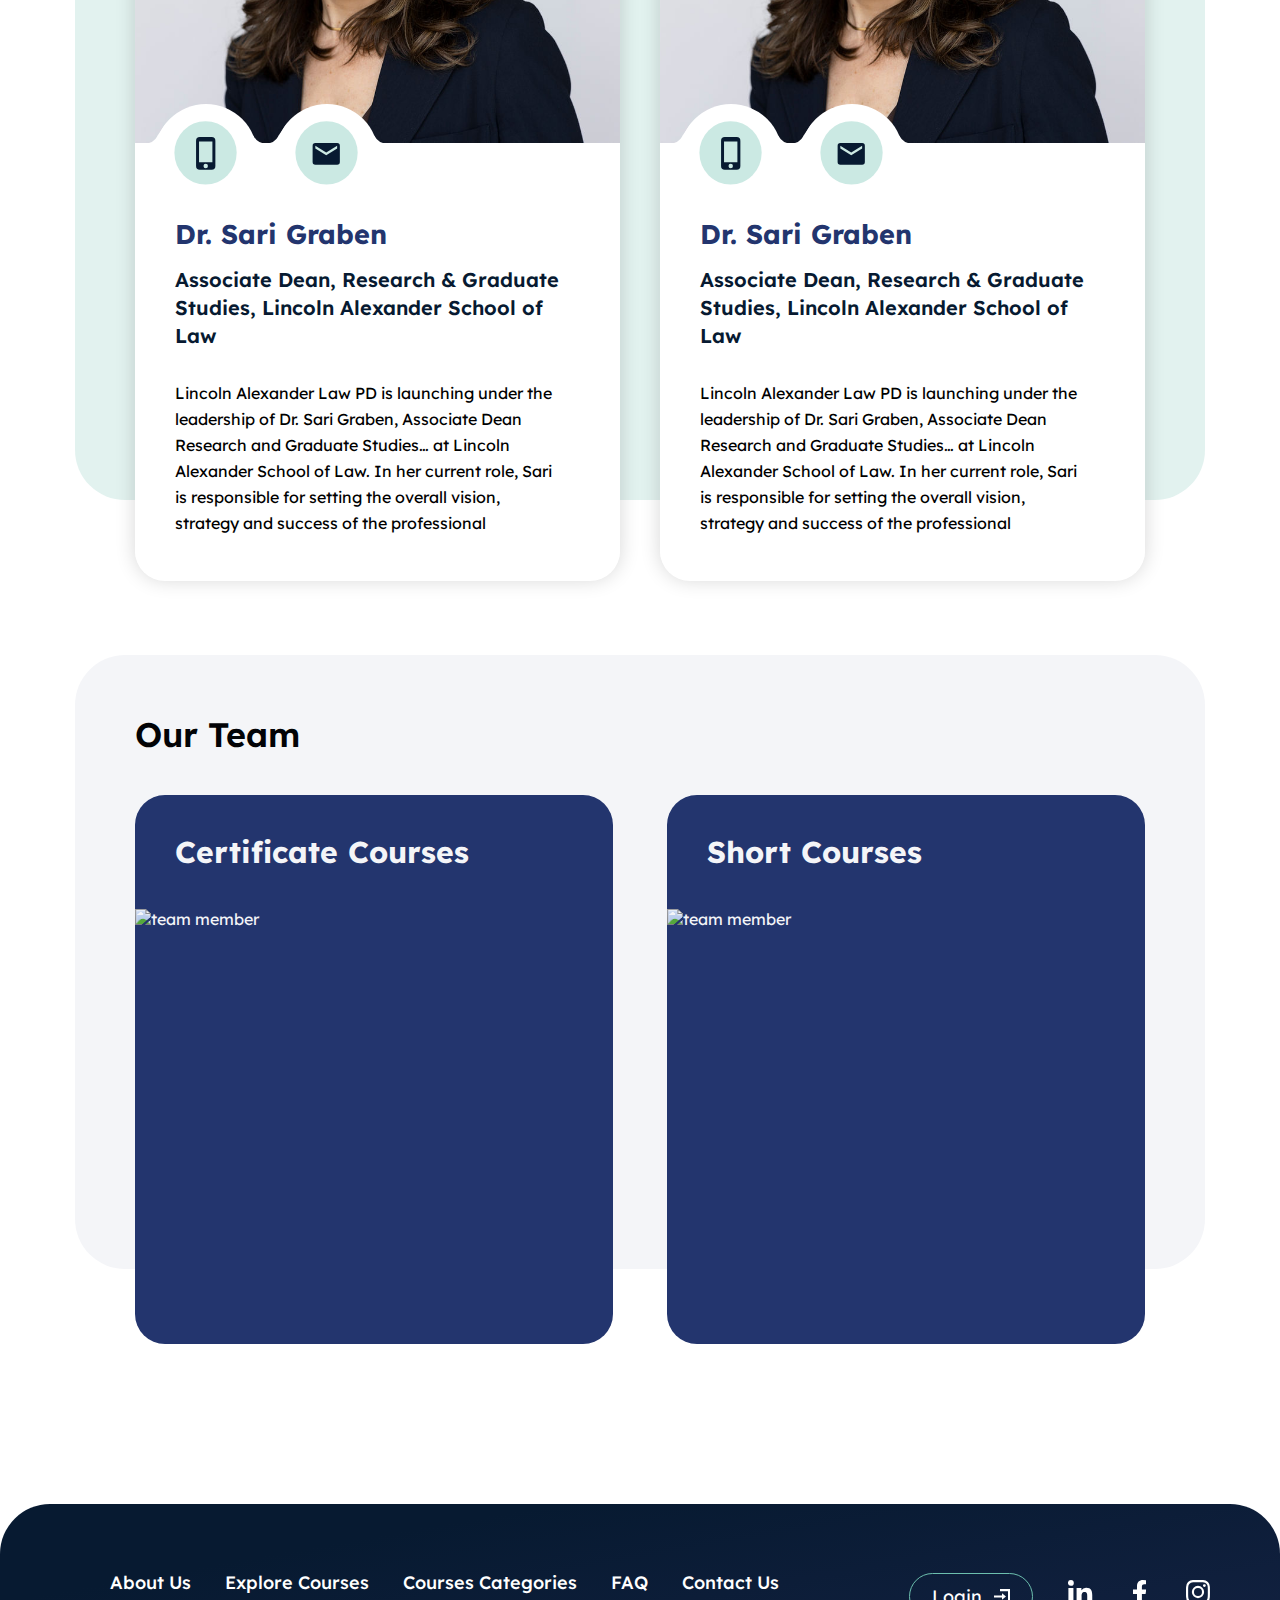
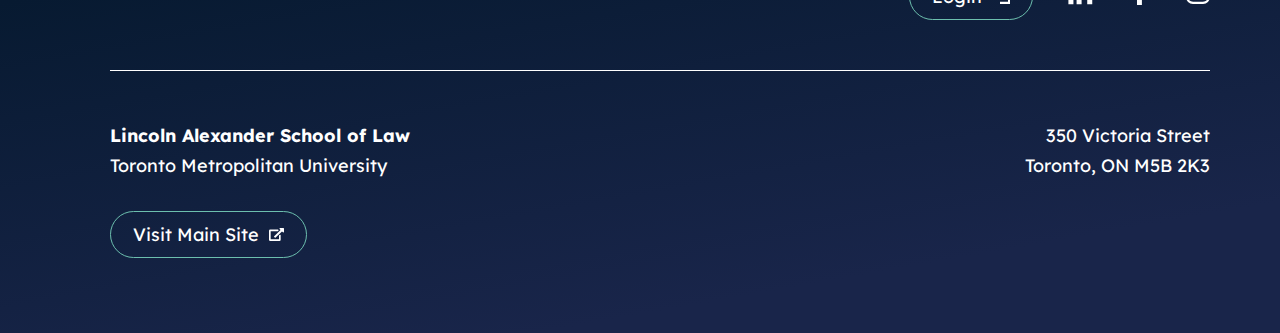
==== commit c0d0dc64: "about us 2.0" ====
--- a/about-us.html
+++ b/about-us.html
@@ -163,6 +163,9 @@
 
         <div class="au-courses">
             <div class="au-course">
+
+                <div class="au-course-title-laptop">Certificate Courses</div>
+
                 <img src="media/featured-photo-2.jpg" alt="team member" class="au-course-img">
 
                 <div class="au-course-title">Certificate Courses</div>
@@ -176,6 +179,9 @@
             </div>
 
             <div class="au-course">
+
+                <div class="au-course-title-laptop">Short Courses</div>
+
                 <img src="media/featured-photo-4.jpg" alt="team member" class="au-course-img">
 
                 <div class="au-course-title">Short Courses</div>
--- a/css/about-us/au-team.css
+++ b/css/about-us/au-team.css
@@ -313,30 +313,27 @@
     .au-team-wrapper .au-team-members .au-team-member .au-team-member-text { 
         font-size: 16px;
         line-height: 26px;
-        padding: 0 60px 40px 40px;
+        padding: 0 40px 40px 40px;
         height: 160px;
-        overflow: scroll;
-        position: relative;
-    }
-
-    ::-webkit-scrollbar {
-        width: 10px;
-    }
-
-    ::-webkit-scrollbar-track {
-        box-shadow: inset 0 0 5px grey;
-        border-radius: 10px;
-        margin-top: 10px;
+        overflow: auto;
+        position: relative;
+        margin-right: 22px;
+    }
+
+    .au-team-wrapper .au-team-members .au-team-member .au-team-member-text::-webkit-scrollbar {
+        width: 15px;
+    }
+
+    .au-team-wrapper .au-team-members .au-team-member .au-team-member-text::-webkit-scrollbar-track {
+        border-radius: 100px;
         margin-bottom: 40px;
+        margin-right: 22px;
+        background: var(--light-green);
     }
        
-    ::-webkit-scrollbar-thumb {
-    background: red; 
-    border-radius: 10px;
-    }
-    
-    ::-webkit-scrollbar-thumb:hover {
-    background: #b30000; 
+    .au-team-wrapper .au-team-members .au-team-member .au-team-member-text::-webkit-scrollbar-thumb {
+        background: var(--blue);
+        border-radius: 100px;
     }
     
     .au-team-wrapper .au-team-members .au-team-member .au-team-member-full { 
@@ -346,4 +343,75 @@
 
 @media (min-width: 1441px) {
     
+    .au-team-wrapper::before {
+        right: 30px;
+        top: -180px;
+        position: absolute;
+        content: url("data:image/svg+xml,%3Csvg xmlns='http://www.w3.org/2000/svg' xmlns:xlink='http://www.w3.org/1999/xlink' width='639.794' height='465.64' viewBox='0 0 639.794 465.64'%3E%3Cdefs%3E%3CclipPath id='clip-path'%3E%3Crect id='Rectangle_706' data-name='Rectangle 706' width='639.794' height='465.64' fill='%2323356e'/%3E%3C/clipPath%3E%3C/defs%3E%3Cg id='Group_587' data-name='Group 587' transform='translate(301.556 -387)'%3E%3Cg id='Group_586' data-name='Group 586' transform='translate(-301.556 387)' opacity='0.03' style='isolation: isolate'%3E%3Cg id='Group_577' data-name='Group 577' transform='translate(0 0)' clip-path='url(%23clip-path)'%3E%3Cpath id='Path_629' data-name='Path 629' d='M63.159,454.8,258.985,258.98a37,37,0,0,0,0-52.322L63.159,10.836A37,37,0,0,0,10.837,63.158l143.5,143.5a37,37,0,0,1,0,52.321l-143.5,143.5a37,37,0,0,0,0,52.319h0a37,37,0,0,0,52.324,0' transform='translate(0 -0.001)' fill='%2323356e'/%3E%3Cpath id='Path_630' data-name='Path 630' d='M391,454.8h0a37,37,0,0,0,52.324,0L639.156,258.981a37,37,0,0,0,0-52.322L443.329,10.837a37,37,0,0,0-52.322,52.322l143.5,143.5a37,37,0,0,1,0,52.321l-143.5,143.5a37,37,0,0,0,0,52.319' transform='translate(-193.711 -0.001)' fill='%2323356e'/%3E%3Cpath id='Path_631' data-name='Path 631' d='M765.167,454.8h0a37,37,0,0,0,52.324,0l195.826-195.824a37,37,0,0,0,0-52.322L817.491,10.837a37,37,0,0,0-52.322,52.322l143.5,143.5a37,37,0,0,1,0,52.321l-143.5,143.5a37,37,0,0,0,0,52.319' transform='translate(-384.36 -0.001)' fill='%2323356e'/%3E%3C/g%3E%3C/g%3E%3C/g%3E%3C/svg%3E%0A");
+    }
+    
+    .au-team-wrapper::after {
+        height: calc(100% - 395px);
+        margin-top: 245px;
+    }
+    
+    .au-team-wrapper .au-team-title { 
+        font-size: 49px;
+        line-height: 62px;
+        margin: 0 75px 40px 75px;
+    }
+    
+    .au-team-wrapper .au-team-members { 
+        grid-column-gap: 0;
+        grid-row-gap: 60px;
+    }
+    
+    .au-team-wrapper .au-team-members .au-team-member { 
+        margin: 0;
+        position: relative;
+    }
+
+    .au-team-wrapper .au-team-members .au-team-member::after { 
+        height: 50px;
+        margin-top: -49px;
+    }
+
+    .au-team-wrapper .au-team-members .au-team-member:nth-child(odd) { 
+        margin: 0 30px 0 75px;
+    }
+
+    .au-team-wrapper .au-team-members .au-team-member:nth-child(even) { 
+        margin: 0 75px 0 30px;
+    }
+
+    .au-team-wrapper .au-team-members .au-team-member .au-team-member-img { 
+        height: 527px;
+    }
+    
+    .au-team-wrapper .au-team-members .au-team-member .au-team-member-phone-contacts {
+        margin-top: -43px;
+        margin-left: 10px;
+    }
+    
+    .au-team-wrapper .au-team-members .au-team-member .au-team-member-name { 
+        padding: 10px 70px 15px 50px;
+    }
+    
+    .au-team-wrapper .au-team-members .au-team-member .au-team-member-position { 
+        padding: 0 70px 30px 50px;
+    }
+    
+    .au-team-wrapper .au-team-members .au-team-member .au-team-member-text { 
+        font-size: 18px;
+        line-height: 30px;
+        padding: 0 40px 50px 50px;
+        height: 170px;
+        overflow: auto;
+        position: relative;
+        margin-right: 30px;
+    }
+
+    .au-team-wrapper .au-team-members .au-team-member .au-team-member-text::-webkit-scrollbar-track {
+        margin-bottom: 50px;
+    }
 }--- a/css/about-us/au-courses.css
+++ b/css/about-us/au-courses.css
@@ -104,19 +104,236 @@
     padding-bottom: 30px;
 }
 
-.au-courses-wrapper .au-courses .au-course .au-course-button { 
-    
-}
-
 /* Media Queries */
 @media (min-width: 650px) {
 
+    .au-courses-wrapper { 
+        border-radius: 50px;
+        padding: 50px 50px 0 50px;
+        margin: 0 75px 75px 75px;
+    }
+
+    .au-courses-wrapper::after {
+        display: none;
+    }
+    
+    .au-courses-wrapper .au-courses-title { 
+        font-size: 34px;
+        line-height: 43px;
+        padding-bottom: 30px;
+    }
+    
+    .au-courses-wrapper .au-courses { 
+        flex-direction: column;
+    }
+    
+    .au-courses-wrapper .au-courses .au-course { 
+        border-radius: 30px;
+        margin-bottom: 50px;
+    }
+    
+    .au-courses-wrapper .au-courses .au-course:last-of-type { 
+        margin-bottom: 0;
+    }
+    
+    .au-courses-wrapper .au-courses .au-course .au-course-img { 
+        border-radius: 30px;
+        height: 275px;
+        object-fit: cover;
+    }
+    
+    .au-courses-wrapper .au-courses .au-course .au-course-title {
+        padding: 30px 30px 25px 30px;
+        font-size: 30px;
+        line-height: 34px;
+        display: flex;
+    }
+    
+    .au-courses-wrapper .au-courses .au-course .au-course-title::after { 
+        padding-left: 30px;
+    }
+    
+    .au-courses-wrapper .au-courses .au-course .course-title-active {
+        display: flex;
+        opacity: 1;
+        transform: translateY(0);
+        transition: all 0.3s;
+        text-decoration: none;
+    }
+    
+    .au-courses-wrapper .au-courses .au-course .course-title-active::after {
+        content: url("data:image/svg+xml,%3Csvg xmlns='http://www.w3.org/2000/svg' width='29.25' height='29.25' viewBox='0 0 29.25 29.25'%3E%3Cpath id='Icon_ionic-ios-arrow-dropdown-circle' data-name='Icon ionic-ios-arrow-dropdown-circle' d='M3.375,18A14.625,14.625,0,1,1,18,32.625,14.623,14.623,0,0,1,3.375,18ZM23.7,21.052a1.362,1.362,0,0,0,1.92,0,1.341,1.341,0,0,0,.394-.956,1.364,1.364,0,0,0-.4-.963l-6.63-6.609a1.355,1.355,0,0,0-1.87.042l-6.729,6.708a1.357,1.357,0,0,0,1.92,1.92l5.7-5.759Z' transform='translate(-3.375 -3.375)' fill='%23cbe9e3'/%3E%3C/svg%3E%0A");
+        
+        @media (min-width: 1100px) {
+            content: none;
+        }
+    }
+    
+    .au-courses-wrapper .au-courses .au-course .au-course-module {
+        border-radius: 0 0 30px 30px;
+        display: none;
+        margin-top: -30px;
+        opacity: 0;
+        padding: 25px 30px 30px 30px;
+    }
+    
+    .au-courses-wrapper .au-courses .au-course .course-active {
+        display: block;
+        opacity: 1;
+        transform: translateY(0);
+        transition: all 0.3s;
+    }
+    
+    .au-courses-wrapper .au-courses .au-course .au-course-text { 
+        font-size: 16px;
+        line-height: 26px;
+        padding-bottom: 30px;
+    }
 }
 
 @media (min-width: 1100px) {
-    
+
+    .au-courses-wrapper {
+        border-radius: 50px;
+        padding: 60px;
+        margin: 0 75px 100px 75px;
+        background-color: transparent;
+        position: relative;
+    }
+
+    .au-courses-wrapper::after {
+        content: '';
+        background-color: var(--pale-blue);
+        width: 100%;
+        height: calc(100% - 135px);
+        border-radius: 50px;
+        display: block;
+        margin-left: -60px;
+        top: 0;
+        margin-top: 0;
+        position: absolute;
+    }
+    
+    .au-courses-wrapper .au-courses-title { 
+        font-size: 34px;
+        line-height: 40px;
+        padding-bottom: 40px;
+    }
+    
+    .au-courses-wrapper .au-courses { 
+        flex-direction: row;
+        justify-content: space-between;
+    }
+    
+    .au-courses-wrapper .au-courses .au-course { 
+        border-radius: 30px;
+        margin-bottom: 0;
+        display: flex;
+        flex-direction: column;
+        width: calc(50% - 27px);
+    }
+    
+    .au-courses-wrapper .au-courses .au-course .au-course-img { 
+        border-radius: 0 0 30px 30px;
+        height: 435px;
+        object-fit: cover;
+    }
+    
+    .au-courses-wrapper .au-courses .au-course .au-course-title {
+        display: none;
+    }
+
+    .au-courses-wrapper .au-courses .au-course .au-course-title-laptop {
+        display: flex;
+        font-size: 30px;
+        font-weight: var(--bold);
+        line-height: 34px;
+        padding: 40px;
+        text-decoration: none;
+    }
+    
+    .au-courses-wrapper .au-courses .au-course .course-title-active {
+        display: flex;
+        opacity: 1;
+        transform: translateY(0);
+        transition: all 0.3s;
+        text-decoration: none;
+    }
+    
+    .au-courses-wrapper .au-courses .au-course .course-title-active::after {
+        content: none;
+    }
+    
+    .au-courses-wrapper .au-courses .au-course .au-course-module {
+        background-color: var(--blue);
+        border-radius: 0 0 30px 30px;
+        display: flex;
+        flex-direction: column;
+        margin-bottom: 0;
+        margin-left: 0;
+        margin-right: 0;
+        margin-top: -445px;
+        min-height: 390px;
+        opacity: 0;
+        padding: 25px 30px 30px 30px;
+        z-index: 2;
+    }
+    
+    .au-courses-wrapper .au-courses .au-course .course-active {
+        display: block;
+        opacity: 1;
+        transform: translateY(0);
+        transition: all 0.3s;
+    }
+    
+    .au-courses-wrapper .au-courses .au-course .au-course-text { 
+        font-size: 16px;
+        line-height: 26px;
+        padding-bottom: 30px;
+    }
 }
 
 @media (min-width: 1441px) {
-    
-}
+
+    .au-courses-wrapper {
+        border-radius: 30px;
+        padding: 75px 75px 0 75px;
+    }
+
+    .au-courses-wrapper::after {
+        height: calc(100% - 215px);
+        border-radius: 30px;
+        margin-left: -60px;
+    }
+    
+    .au-courses-wrapper .au-courses-title { 
+        font-size: 49px;
+        line-height: 62px;
+    }
+    
+    .au-courses-wrapper .au-courses .au-course { 
+        width: calc(50% - 30px);
+    }
+    
+    .au-courses-wrapper .au-courses .au-course .au-course-img { 
+        height: 495px;
+    }
+    
+    .au-courses-wrapper .au-courses .au-course .au-course-title-laptop {
+        font-size: 36px;
+        line-height: 44px;
+        padding: 50px;
+    }
+    
+    .au-courses-wrapper .au-courses .au-course .au-course-module {
+        margin-top: -496px;
+        min-height: 396px;
+        padding: 50px 80px 50px 50px;
+    }
+    
+    .au-courses-wrapper .au-courses .au-course .au-course-text { 
+        font-size: 18px;
+        line-height: 32px;
+        padding-bottom: 30px;
+    }
+}
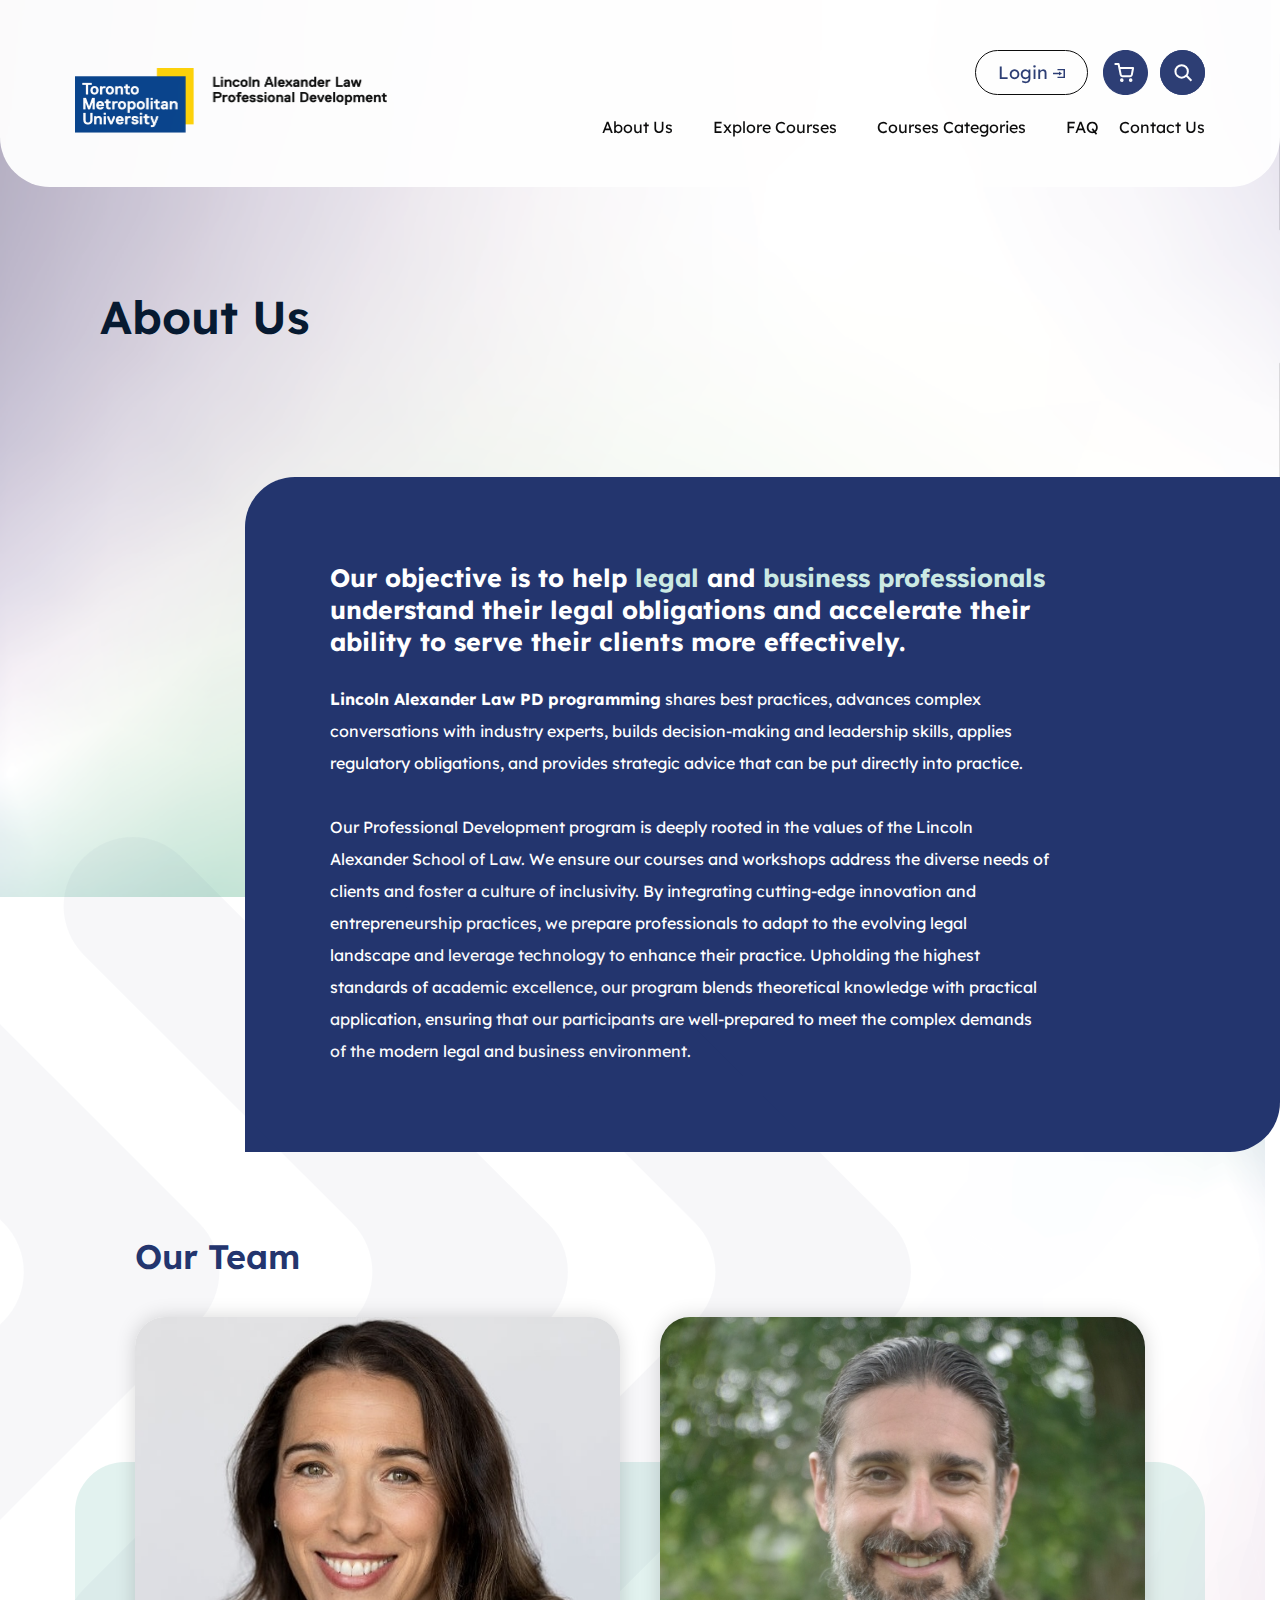
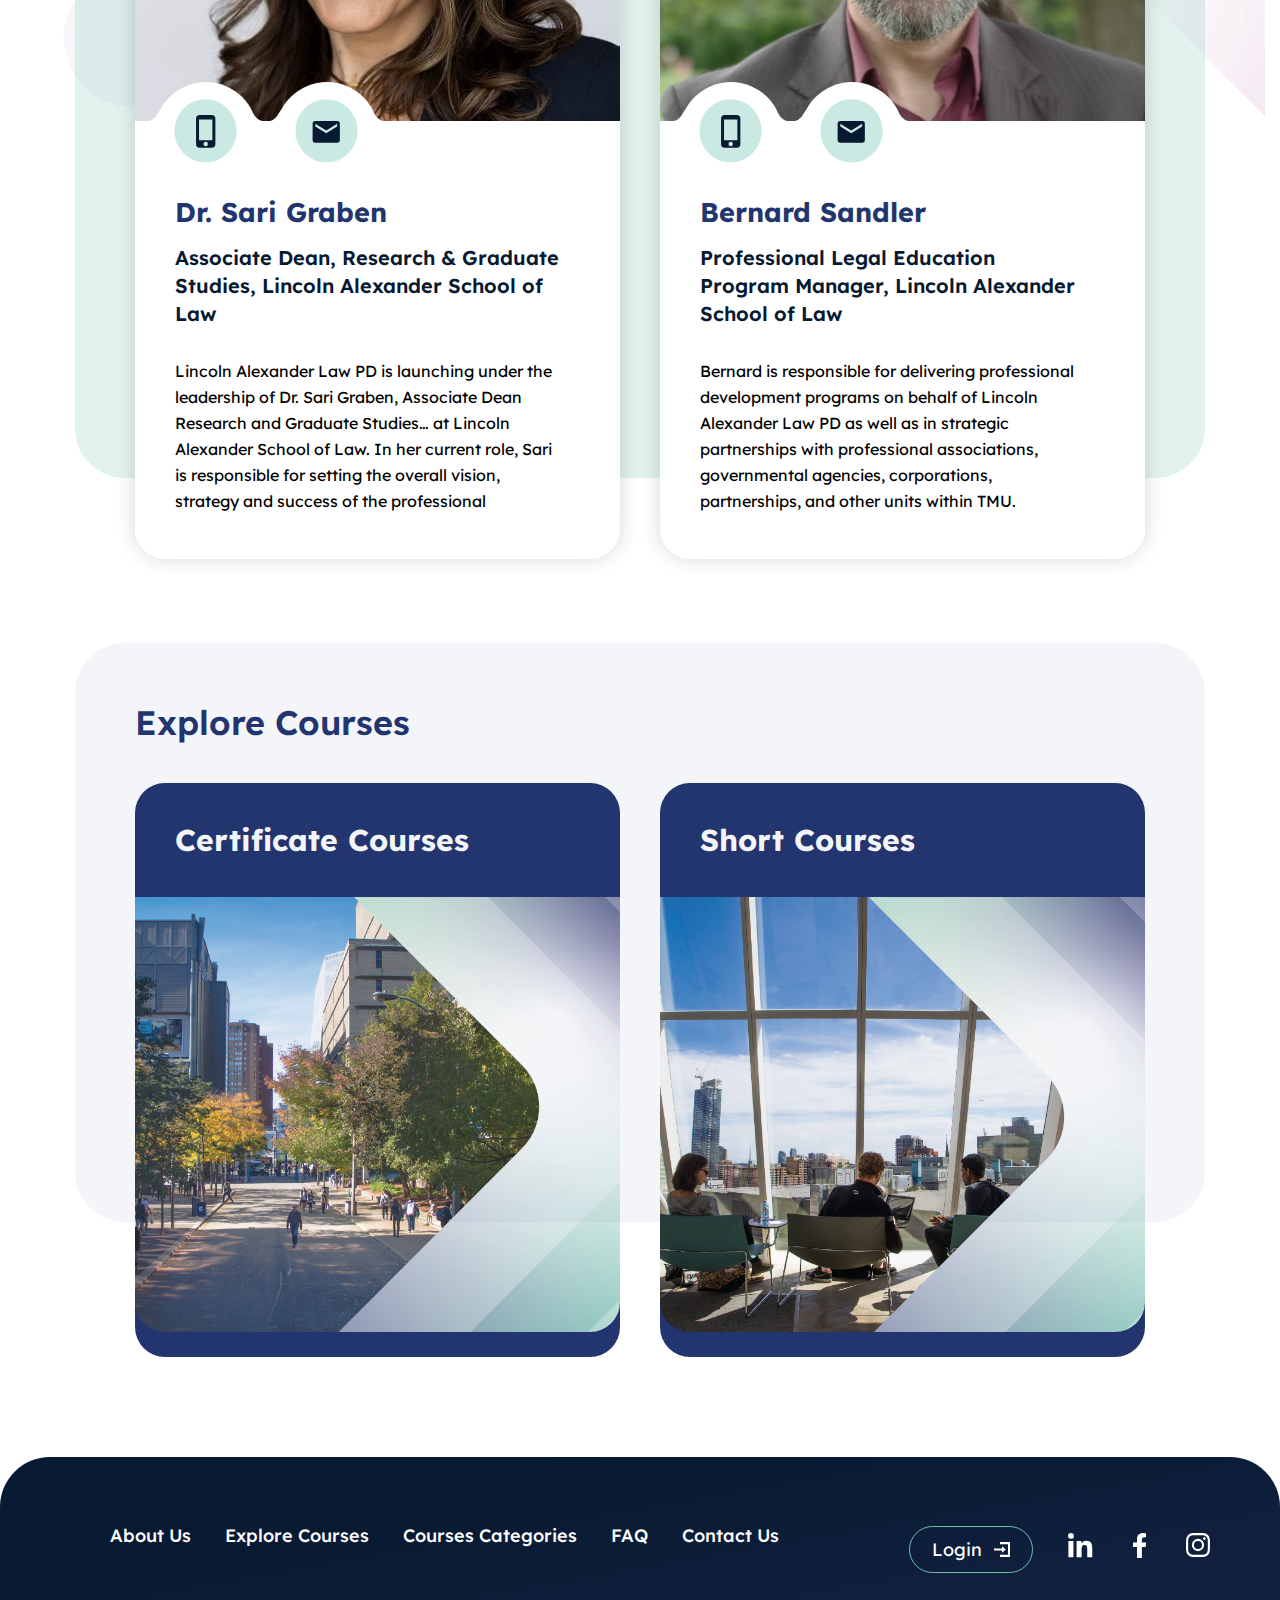
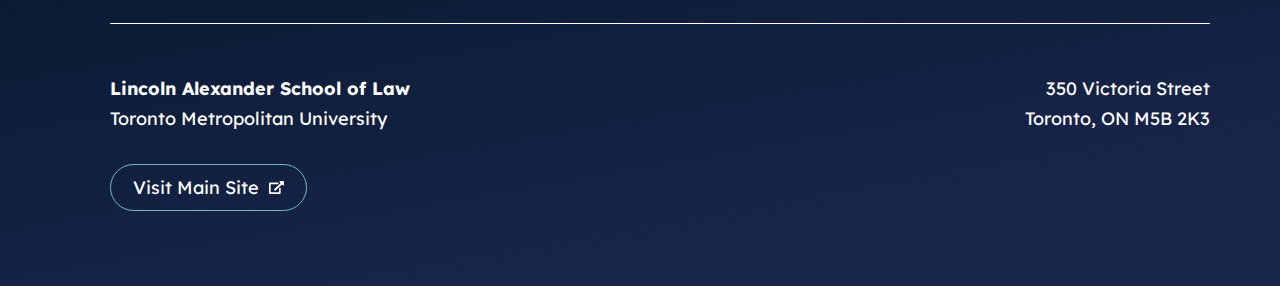
==== commit 323d1453: "about us" ====
--- a/about-us.html
+++ b/about-us.html
@@ -20,9 +20,8 @@
     <title>About Us</title>
 </head>
 <body>
-     <!-- HEADER -->
-     <header class="header-wrapper">
-
+    <!-- HEADER -->
+    <header class="header-wrapper">
         <div class="header-logo-wrapper">
             <a href="#" class="header-logo"><img src="media/logo.png" alt="Lincoln Alexander Law logo"></a>
             <div class="header-hamburger-menu" tabindex="0">
@@ -49,7 +48,7 @@
                 </div>
 
                 <div class="header-primary-menu-laptop">
-                    <a href="#" class="primary-menu-item-laptop">About Us</a>
+                    <a href="about-us.html" class="primary-menu-item-laptop">About Us</a>
                     <a href="#" class="primary-menu-item-laptop">Explore Courses <div><!-- sub-menu --></div></a>
                     <a href="#" class="primary-menu-item-laptop">Courses Categories</a>
                     <a href="#" class="primary-menu-item-laptop">FAQ</a>
@@ -138,19 +137,18 @@
             </div>
 
             <div class="au-team-member">
-                <img src="media/Sari.jpg" alt="team member" class="au-team-member-img">
+                <img src="media/Bernard Image.jpeg" alt="team member" class="au-team-member-img">
 
                 <div class="au-team-member-phone-contacts">
                     <a href="#" class="au-team-member-phone"></a>
                     <a href="#" class="au-team-member-email"></a>
                 </div>
 
-                <div class="au-team-member-name">Dr. Sari Graben</div>
-                <div class="au-team-member-position">Associate Dean, Research & Graduate Studies, Lincoln Alexander School of Law</div>
+                <div class="au-team-member-name">Bernard Sandler</div>
+                <div class="au-team-member-position">Professional Legal Education Program Manager, Lincoln Alexander School of Law</div>
                 <div class="au-team-member-text">
-                    Lincoln Alexander Law PD is launching under the leadership of Dr. Sari Graben, Associate Dean Research and Graduate Studies… at Lincoln Alexander School of Law. In her current role, Sari is responsible for setting the overall vision, strategy and success of the professional development program. 
-                    Sari brings knowledge about the development of  professional programming from her practice experience, her service on the OBA Executive, and her experience launching the Lincoln Alexander Law’s new JD program. 
-                    In her previous role as Associate Dean, Academic, Sari led the design of the collaborative teaching model used to integrate professional learning into classroom education, developed the skills based model that underpins the Integrated Practice Curriculum, and planned the technology courses that underpin the law school’s reputation as an innovator in legal education.
+                    Bernard is responsible for delivering professional development programs on behalf of Lincoln Alexander Law PD as well as in strategic partnerships with professional associations, governmental agencies, corporations, partnerships, and other units within TMU. Collaborating with subject matter experts, Bernard influences program development by providing insights into emerging legal trends and needs. Serving as a facilitator, he also provides guidance for diverse learning modalities. Lastly, he ensures that professional development activities align with learning outcomes and will implement robust evaluation systems to measure the effectiveness of these initiatives.
+                    Bernard is a seasoned educational expert with 20 years of experience in professional legal education and pedagogical practices. With a background deeply rooted in the legal profession, he brings a unique blend of practical knowledge and instructional expertise to our institution. Bernard’s dedication to enhancing learning outcomes and keeping abreast of legal developments positions him as a guiding force for our educational initiatives.
                 </div>
                 <div class="au-team-member-full">Read Full Bio +</div>
             </div>
@@ -159,14 +157,14 @@
 
     <!-- courses -->
     <div class="au-courses-wrapper">
-        <div class="au-courses-title">Our Team</div>
+        <div class="au-courses-title">Explore Courses</div>
 
         <div class="au-courses">
             <div class="au-course">
 
                 <div class="au-course-title-laptop">Certificate Courses</div>
 
-                <img src="media/featured-photo-2.jpg" alt="team member" class="au-course-img">
+                <img src="media/aboutus-1.png" alt="team member" class="au-course-img">
 
                 <div class="au-course-title">Certificate Courses</div>
 
@@ -182,7 +180,7 @@
 
                 <div class="au-course-title-laptop">Short Courses</div>
 
-                <img src="media/featured-photo-4.jpg" alt="team member" class="au-course-img">
+                <img src="media/aboutus-2.png" alt="team member" class="au-course-img">
 
                 <div class="au-course-title">Short Courses</div>
 
@@ -223,7 +221,7 @@
             </div>
 
             <div class="footer-primary-menu">
-                <a href="#" class="primary-menu-item">About Us</a>
+                <a href="about-us.html" class="primary-menu-item">About Us</a>
                 <a href="#" class="primary-menu-item">Explore Courses <div><!-- sub-menu --></div></a>
                 <a href="#" class="primary-menu-item">Courses Categories</a>
                 <a href="#" class="primary-menu-item">FAQ</a>
@@ -252,6 +250,9 @@
     <!-- team member cards -->
     <script src="js/au-team-members.js"></script>
 
+    <!-- team member expanding text -->
+    <script src="js/au-team-full-text.js"></script>
+
     <!-- course cards -->
     <script src="js/au-courses.js"></script>
 </body>
--- a/css/style.css
+++ b/css/style.css
@@ -18,7 +18,7 @@
 }
 
 strong {
-    color: var(--green);
+    color: #CBE9E3;
     font-weight: var(--bold);
 }
 
@@ -59,6 +59,10 @@
     padding: 11px 22px;
     width: fit-content;
     height: fit-content;
+    outline: 3px solid;
+    outline-color: transparent;
+    outline-offset: -3px;
+    transition: all 0.3s;
 }
 
 .btn-lt {
@@ -71,6 +75,10 @@
     padding: 10px 22px;
     width: fit-content;
     height: fit-content;
+    outline: 3px solid;
+    outline-color: transparent;
+    transition: all 0.3s;
+    outline-offset: -3px;
 }
 
 .btn-white {
@@ -83,6 +91,10 @@
     padding: 10px 22px;
     width: fit-content;
     height: fit-content;
+    outline: 3px solid;
+    outline-color: transparent;
+    transition: all 0.3s;
+    outline-offset: -3px;
 }
 
 .btn:hover,
@@ -93,9 +105,8 @@
 .btn-white:focus {
     position: relative;
     text-decoration: none;
-    outline: 3px solid;
     cursor: pointer;
-    outline-offset: 0;
+    outline-offset: -3px;
 }
 
 .btn:hover,
--- a/css/header.css
+++ b/css/header.css
@@ -9,6 +9,7 @@
     justify-content: space-between;
     opacity: 0.95;
     padding: 30px;
+    align-items: center;
 }
 
 .header-wrapper .header-logo:focus {
@@ -53,7 +54,9 @@
     align-items: center;
     display: flex;
     flex-direction: row;
-    padding: 45px 35px;
+    padding: 45px 0;
+    width: 100%;
+    justify-content: space-between;
 }
 
 .header-wrapper .header-menus .header-secondary-menu .login-button-laptop { 
@@ -71,6 +74,8 @@
     font-size: 16px;
     height: 44px;
     padding: 0 15px;
+    margin-left: 35px;
+    width: -webkit-fill-available;
 }
 
 .header-wrapper .header-menus .header-secondary-menu .search-bar:focus {
@@ -87,14 +92,20 @@
     color: var(--dark-blue);
 }
 
-.header-wrapper .header-menus .header-secondary-menu .header-hamburger-menu-close { 
-   content: url("data:image/svg+xml,%3Csvg id='Component_38_1' data-name='Component 38 – 1' xmlns='http://www.w3.org/2000/svg' width='45.539' height='45.539' viewBox='0 0 45.539 45.539'%3E%3Cg id='Ellipse_5158' data-name='Ellipse 5158' fill='none' stroke='%23fff' stroke-width='4'%3E%3Ccircle cx='22.769' cy='22.769' r='22.769' stroke='none'/%3E%3Ccircle cx='22.769' cy='22.769' r='20.769' fill='none'/%3E%3C/g%3E%3Cg id='Group_659' data-name='Group 659' transform='translate(22.77 10.809) rotate(45)'%3E%3Cpath id='Path_615' data-name='Path 615' d='M0,0V16.914' transform='translate(8.457)' fill='none' stroke='%23fff' stroke-width='4'/%3E%3Cpath id='Path_616' data-name='Path 616' d='M0,0V16.914' transform='translate(16.914 8.456) rotate(90)' fill='none' stroke='%23fff' stroke-width='4'/%3E%3C/g%3E%3Cg id='Group_667' data-name='Group 667' transform='translate(22.77 10.809) rotate(45)'%3E%3Cpath id='Path_615-2' data-name='Path 615' d='M0,0V16.914' transform='translate(8.457)' fill='none' stroke='%23fff' stroke-width='4'/%3E%3Cpath id='Path_616-2' data-name='Path 616' d='M0,0V16.914' transform='translate(16.914 8.456) rotate(90)' fill='none' stroke='%23fff' stroke-width='4'/%3E%3C/g%3E%3C/svg%3E%0A");
-   margin-left: 23px;
+.header-wrapper .header-menus .header-secondary-menu .header-hamburger-menu-close {
+    content: url("data:image/svg+xml,%3Csvg id='Component_39_1' data-name='Component 39 – 1' xmlns='http://www.w3.org/2000/svg' width='45.539' height='45.539' viewBox='0 0 45.539 45.539'%3E%3Cg id='Path_652' data-name='Path 652' fill='none'%3E%3Cpath d='M22.769,0A22.769,22.769,0,1,1,0,22.769,22.769,22.769,0,0,1,22.769,0Z' stroke='none'/%3E%3Cpath d='M 22.769287109375 0.9999961853027344 C 19.83000755310059 0.9999961853027344 16.97918701171875 1.575435638427734 14.29600715637207 2.7103271484375 C 11.703857421875 3.806716918945312 9.375648498535156 5.376495361328125 7.376075744628906 7.376075744628906 C 5.376495361328125 9.375648498535156 3.806716918945312 11.703857421875 2.7103271484375 14.29600715637207 C 1.575435638427734 16.97918701171875 0.9999961853027344 19.83000755310059 0.9999961853027344 22.769287109375 C 0.9999961853027344 25.70856666564941 1.575435638427734 28.55938720703125 2.7103271484375 31.24256706237793 C 3.806716918945312 33.834716796875 5.376495361328125 36.16292572021484 7.376075744628906 38.16249847412109 C 9.375648498535156 40.16207885742188 11.703857421875 41.73185729980469 14.29600715637207 42.8282470703125 C 16.97918701171875 43.96313858032227 19.83000755310059 44.53857803344727 22.769287109375 44.53857803344727 C 25.70856666564941 44.53857803344727 28.55938720703125 43.96313858032227 31.24256706237793 42.8282470703125 C 33.834716796875 41.73185729980469 36.16292572021484 40.16207885742188 38.16249847412109 38.16249847412109 C 40.16207885742188 36.16292572021484 41.73185729980469 33.834716796875 42.8282470703125 31.24256706237793 C 43.96313858032227 28.55938720703125 44.53857803344727 25.70856666564941 44.53857803344727 22.769287109375 C 44.53857803344727 19.83000755310059 43.96313858032227 16.97918701171875 42.8282470703125 14.29600715637207 C 41.73185729980469 11.703857421875 40.16207885742188 9.375648498535156 38.16249847412109 7.376075744628906 C 36.16292572021484 5.376495361328125 33.834716796875 3.806716918945312 31.24256706237793 2.7103271484375 C 28.55938720703125 1.575435638427734 25.70856666564941 0.9999961853027344 22.769287109375 0.9999961853027344 M 22.769287109375 -3.814697265625e-06 C 35.34441757202148 -3.814697265625e-06 45.53857803344727 10.19415664672852 45.53857803344727 22.769287109375 C 45.53857803344727 35.34441757202148 35.34441757202148 45.53857803344727 22.769287109375 45.53857803344727 C 10.19415664672852 45.53857803344727 -3.814697265625e-06 35.34441757202148 -3.814697265625e-06 22.769287109375 C -3.814697265625e-06 10.19415664672852 10.19415664672852 -3.814697265625e-06 22.769287109375 -3.814697265625e-06 Z' stroke='none' fill='%23fff'/%3E%3C/g%3E%3Cg id='Group_659' data-name='Group 659' transform='translate(22.77 10.809) rotate(45)'%3E%3Cpath id='Path_615' data-name='Path 615' d='M0,0V16.914' transform='translate(8.457)' fill='none' stroke='%23fff' stroke-width='4'/%3E%3Cpath id='Path_616' data-name='Path 616' d='M0,0V16.914' transform='translate(16.914 8.456) rotate(90)' fill='none' stroke='%23fff' stroke-width='4'/%3E%3C/g%3E%3Cg id='Group_667' data-name='Group 667' transform='translate(22.77 10.809) rotate(45)'%3E%3Cpath id='Path_615-2' data-name='Path 615' d='M0,0V16.914' transform='translate(8.457)' fill='none' stroke='%23fff' stroke-width='4'/%3E%3Cpath id='Path_616-2' data-name='Path 616' d='M0,0V16.914' transform='translate(16.914 8.456) rotate(90)' fill='none' stroke='%23fff' stroke-width='4'/%3E%3C/g%3E%3C/svg%3E%0A");
+    margin-left: 23px;
+    margin-right: 35px;
 }
 
 .header-wrapper .header-menus .header-secondary-menu .header-hamburger-menu-close:focus { 
     outline-offset: 5px;
     outline: 2px dotted var(--white);
+    content: url("data:image/svg+xml,%3Csvg id='Component_39_1' data-name='Component 39 – 1' xmlns='http://www.w3.org/2000/svg' width='45.539' height='45.539' viewBox='0 0 45.539 45.539'%3E%3Cg id='Path_652' data-name='Path 652' fill='%23fff'%3E%3Cpath d='M 22.769287109375 45.03857803344727 C 19.76272773742676 45.03857803344727 16.84637641906738 44.44984817504883 14.10122680664062 43.28874588012695 C 11.44947719573975 42.16715621948242 9.067856788635254 40.56138610839844 7.022517204284668 38.51605606079102 C 4.977187156677246 36.47071838378906 3.371417045593262 34.08909606933594 2.249827146530151 31.43734741210938 C 1.088727116584778 28.69219779968262 0.4999971091747284 25.77584648132324 0.4999971091747284 22.769287109375 C 0.4999971091747284 19.76272773742676 1.088727116584778 16.84637641906738 2.249827146530151 14.10122680664062 C 3.371417045593262 11.44947719573975 4.977187156677246 9.067856788635254 7.022517204284668 7.022517204284668 C 9.067856788635254 4.977187156677246 11.44947719573975 3.371417045593262 14.10122680664062 2.249827146530151 C 16.84637641906738 1.088727116584778 19.76272773742676 0.4999971091747284 22.769287109375 0.4999971091747284 C 25.77584648132324 0.4999971091747284 28.69219779968262 1.088727116584778 31.43734741210938 2.249827146530151 C 34.08909606933594 3.371417045593262 36.47071838378906 4.977187156677246 38.51605606079102 7.022517204284668 C 40.56138610839844 9.067856788635254 42.16715621948242 11.44947719573975 43.28874588012695 14.10122680664062 C 44.44984817504883 16.84637641906738 45.03857803344727 19.76272773742676 45.03857803344727 22.769287109375 C 45.03857803344727 25.77584648132324 44.44984817504883 28.69219779968262 43.28874588012695 31.43734741210938 C 42.16715621948242 34.08909606933594 40.56138610839844 36.47071838378906 38.51605606079102 38.51605606079102 C 36.47071838378906 40.56138610839844 34.08909606933594 42.16715621948242 31.43734741210938 43.28874588012695 C 28.69219779968262 44.44984817504883 25.77584648132324 45.03857803344727 22.769287109375 45.03857803344727 Z' stroke='none'/%3E%3Cpath d='M 22.769287109375 0.9999961853027344 C 19.83000755310059 0.9999961853027344 16.97918701171875 1.575435638427734 14.29600715637207 2.7103271484375 C 11.703857421875 3.806716918945312 9.375648498535156 5.376495361328125 7.376075744628906 7.376075744628906 C 5.376495361328125 9.375648498535156 3.806716918945312 11.703857421875 2.7103271484375 14.29600715637207 C 1.575435638427734 16.97918701171875 0.9999961853027344 19.83000755310059 0.9999961853027344 22.769287109375 C 0.9999961853027344 25.70856666564941 1.575435638427734 28.55938720703125 2.7103271484375 31.24256706237793 C 3.806716918945312 33.834716796875 5.376495361328125 36.16292572021484 7.376075744628906 38.16249847412109 C 9.375648498535156 40.16207885742188 11.703857421875 41.73185729980469 14.29600715637207 42.8282470703125 C 16.97918701171875 43.96313858032227 19.83000755310059 44.53857803344727 22.769287109375 44.53857803344727 C 25.70856666564941 44.53857803344727 28.55938720703125 43.96313858032227 31.24256706237793 42.8282470703125 C 33.834716796875 41.73185729980469 36.16292572021484 40.16207885742188 38.16249847412109 38.16249847412109 C 40.16207885742188 36.16292572021484 41.73185729980469 33.834716796875 42.8282470703125 31.24256706237793 C 43.96313858032227 28.55938720703125 44.53857803344727 25.70856666564941 44.53857803344727 22.769287109375 C 44.53857803344727 19.83000755310059 43.96313858032227 16.97918701171875 42.8282470703125 14.29600715637207 C 41.73185729980469 11.703857421875 40.16207885742188 9.375648498535156 38.16249847412109 7.376075744628906 C 36.16292572021484 5.376495361328125 33.834716796875 3.806716918945312 31.24256706237793 2.7103271484375 C 28.55938720703125 1.575435638427734 25.70856666564941 0.9999961853027344 22.769287109375 0.9999961853027344 M 22.769287109375 -3.814697265625e-06 C 35.34441757202148 -3.814697265625e-06 45.53857803344727 10.19415664672852 45.53857803344727 22.769287109375 C 45.53857803344727 35.34441757202148 35.34441757202148 45.53857803344727 22.769287109375 45.53857803344727 C 10.19415664672852 45.53857803344727 -3.814697265625e-06 35.34441757202148 -3.814697265625e-06 22.769287109375 C -3.814697265625e-06 10.19415664672852 10.19415664672852 -3.814697265625e-06 22.769287109375 -3.814697265625e-06 Z' stroke='none' fill='%2323356e'/%3E%3C/g%3E%3Cg id='Group_659' data-name='Group 659' transform='translate(22.77 10.809) rotate(45)'%3E%3Cpath id='Path_615' data-name='Path 615' d='M0,0V16.914' transform='translate(8.457)' fill='%23fff' stroke='%2323356e' stroke-width='4'/%3E%3Cpath id='Path_616' data-name='Path 616' d='M0,0V16.914' transform='translate(16.914 8.456) rotate(90)' fill='%23fff' stroke='%2323356e' stroke-width='4'/%3E%3C/g%3E%3Cg id='Group_667' data-name='Group 667' transform='translate(22.77 10.809) rotate(45)'%3E%3Cpath id='Path_615-2' data-name='Path 615' d='M0,0V16.914' transform='translate(8.457)' fill='%23fff' stroke='%2323356e' stroke-width='4'/%3E%3Cpath id='Path_616-2' data-name='Path 616' d='M0,0V16.914' transform='translate(16.914 8.456) rotate(90)' fill='%23fff' stroke='%2323356e' stroke-width='4'/%3E%3C/g%3E%3C/svg%3E%0A");
+}
+
+.header-wrapper .header-menus .header-secondary-menu .header-hamburger-menu-close:hover { 
+    content: url("data:image/svg+xml,%3Csvg id='Component_39_1' data-name='Component 39 – 1' xmlns='http://www.w3.org/2000/svg' width='45.539' height='45.539' viewBox='0 0 45.539 45.539'%3E%3Cg id='Path_652' data-name='Path 652' fill='%23fff'%3E%3Cpath d='M 22.769287109375 45.03857803344727 C 19.76272773742676 45.03857803344727 16.84637641906738 44.44984817504883 14.10122680664062 43.28874588012695 C 11.44947719573975 42.16715621948242 9.067856788635254 40.56138610839844 7.022517204284668 38.51605606079102 C 4.977187156677246 36.47071838378906 3.371417045593262 34.08909606933594 2.249827146530151 31.43734741210938 C 1.088727116584778 28.69219779968262 0.4999971091747284 25.77584648132324 0.4999971091747284 22.769287109375 C 0.4999971091747284 19.76272773742676 1.088727116584778 16.84637641906738 2.249827146530151 14.10122680664062 C 3.371417045593262 11.44947719573975 4.977187156677246 9.067856788635254 7.022517204284668 7.022517204284668 C 9.067856788635254 4.977187156677246 11.44947719573975 3.371417045593262 14.10122680664062 2.249827146530151 C 16.84637641906738 1.088727116584778 19.76272773742676 0.4999971091747284 22.769287109375 0.4999971091747284 C 25.77584648132324 0.4999971091747284 28.69219779968262 1.088727116584778 31.43734741210938 2.249827146530151 C 34.08909606933594 3.371417045593262 36.47071838378906 4.977187156677246 38.51605606079102 7.022517204284668 C 40.56138610839844 9.067856788635254 42.16715621948242 11.44947719573975 43.28874588012695 14.10122680664062 C 44.44984817504883 16.84637641906738 45.03857803344727 19.76272773742676 45.03857803344727 22.769287109375 C 45.03857803344727 25.77584648132324 44.44984817504883 28.69219779968262 43.28874588012695 31.43734741210938 C 42.16715621948242 34.08909606933594 40.56138610839844 36.47071838378906 38.51605606079102 38.51605606079102 C 36.47071838378906 40.56138610839844 34.08909606933594 42.16715621948242 31.43734741210938 43.28874588012695 C 28.69219779968262 44.44984817504883 25.77584648132324 45.03857803344727 22.769287109375 45.03857803344727 Z' stroke='none'/%3E%3Cpath d='M 22.769287109375 0.9999961853027344 C 19.83000755310059 0.9999961853027344 16.97918701171875 1.575435638427734 14.29600715637207 2.7103271484375 C 11.703857421875 3.806716918945312 9.375648498535156 5.376495361328125 7.376075744628906 7.376075744628906 C 5.376495361328125 9.375648498535156 3.806716918945312 11.703857421875 2.7103271484375 14.29600715637207 C 1.575435638427734 16.97918701171875 0.9999961853027344 19.83000755310059 0.9999961853027344 22.769287109375 C 0.9999961853027344 25.70856666564941 1.575435638427734 28.55938720703125 2.7103271484375 31.24256706237793 C 3.806716918945312 33.834716796875 5.376495361328125 36.16292572021484 7.376075744628906 38.16249847412109 C 9.375648498535156 40.16207885742188 11.703857421875 41.73185729980469 14.29600715637207 42.8282470703125 C 16.97918701171875 43.96313858032227 19.83000755310059 44.53857803344727 22.769287109375 44.53857803344727 C 25.70856666564941 44.53857803344727 28.55938720703125 43.96313858032227 31.24256706237793 42.8282470703125 C 33.834716796875 41.73185729980469 36.16292572021484 40.16207885742188 38.16249847412109 38.16249847412109 C 40.16207885742188 36.16292572021484 41.73185729980469 33.834716796875 42.8282470703125 31.24256706237793 C 43.96313858032227 28.55938720703125 44.53857803344727 25.70856666564941 44.53857803344727 22.769287109375 C 44.53857803344727 19.83000755310059 43.96313858032227 16.97918701171875 42.8282470703125 14.29600715637207 C 41.73185729980469 11.703857421875 40.16207885742188 9.375648498535156 38.16249847412109 7.376075744628906 C 36.16292572021484 5.376495361328125 33.834716796875 3.806716918945312 31.24256706237793 2.7103271484375 C 28.55938720703125 1.575435638427734 25.70856666564941 0.9999961853027344 22.769287109375 0.9999961853027344 M 22.769287109375 -3.814697265625e-06 C 35.34441757202148 -3.814697265625e-06 45.53857803344727 10.19415664672852 45.53857803344727 22.769287109375 C 45.53857803344727 35.34441757202148 35.34441757202148 45.53857803344727 22.769287109375 45.53857803344727 C 10.19415664672852 45.53857803344727 -3.814697265625e-06 35.34441757202148 -3.814697265625e-06 22.769287109375 C -3.814697265625e-06 10.19415664672852 10.19415664672852 -3.814697265625e-06 22.769287109375 -3.814697265625e-06 Z' stroke='none' fill='%2323356e'/%3E%3C/g%3E%3Cg id='Group_659' data-name='Group 659' transform='translate(22.77 10.809) rotate(45)'%3E%3Cpath id='Path_615' data-name='Path 615' d='M0,0V16.914' transform='translate(8.457)' fill='%23fff' stroke='%2323356e' stroke-width='4'/%3E%3Cpath id='Path_616' data-name='Path 616' d='M0,0V16.914' transform='translate(16.914 8.456) rotate(90)' fill='%23fff' stroke='%2323356e' stroke-width='4'/%3E%3C/g%3E%3Cg id='Group_667' data-name='Group 667' transform='translate(22.77 10.809) rotate(45)'%3E%3Cpath id='Path_615-2' data-name='Path 615' d='M0,0V16.914' transform='translate(8.457)' fill='%23fff' stroke='%2323356e' stroke-width='4'/%3E%3Cpath id='Path_616-2' data-name='Path 616' d='M0,0V16.914' transform='translate(16.914 8.456) rotate(90)' fill='%23fff' stroke='%2323356e' stroke-width='4'/%3E%3C/g%3E%3C/svg%3E%0A");
 }
 
 .header-wrapper .header-menus .header-primary-menu { 
@@ -108,6 +119,23 @@
     height: 45px;
     width: 45px;
     margin-bottom: 60px;
+}
+
+.header-wrapper .header-menus .header-login {
+    border: 1px solid var(--blue);
+}
+
+.header-wrapper .header-menus .header-login:hover,
+.header-wrapper .header-menus .header-login:focus {
+    border: 1px solid var(--white);
+    color: var(--white);
+    background-color: transparent;
+    outline: none;
+}
+
+.header-wrapper .header-menus .header-login:hover::after,
+.header-wrapper .header-menus .header-login:focus::after {
+    content: url("data:image/svg+xml,%3Csvg xmlns='http://www.w3.org/2000/svg' width='12.451' height='9.363' viewBox='0 0 12.451 9.363'%3E%3Cpath id='Icon_open-account-login' data-name='Icon open-account-login' d='M4.669,0V1.338h6.226V8.026H4.669V9.363h7.782V0ZM6.226,2.675V4.013H0V5.35H6.226V6.688L9.338,4.682Z' fill='%23fff'/%3E%3C/svg%3E%0A");
 }
 
 .header-wrapper .header-menus .header-login::after { 
@@ -137,8 +165,8 @@
 
 .header-wrapper .header-menus .header-primary-menu .primary-menu-item { 
     color: var(--white);
-    padding-bottom: 17px;
-    padding-top: 17px;
+    padding-bottom: 10px;
+    padding-top: 10px;
 }
 
 .header-wrapper .header-menus .header-primary-menu .primary-menu-item:focus {
@@ -155,6 +183,16 @@
 .header-wrapper .header-menus .social-links .social-link { 
     margin-left: 20px;
     margin-right: 20px;
+}
+
+.header-wrapper .header-menus .social-links .social-link:hover,
+.header-wrapper .header-menus .social-links .social-link:focus { 
+    border-bottom: 2px solid var(--white);
+}
+
+.header-wrapper .header-menus .social-links .social-link:focus {
+    outline: 2px dotted var(--white);
+    outline-offset: 7px;
 }
 
 /* Media Queries */
@@ -235,6 +273,78 @@
         outline-color: var(--black);
     }
     
+    .header-wrapper .header-menus-laptop .header-secondary-menu-laptop .cart-button-laptop {
+        margin-left: 15px;
+        display: flex;
+        content: url("data:image/svg+xml,%3Csvg xmlns='http://www.w3.org/2000/svg' width='45' height='45' viewBox='0 0 45 45'%3E%3Cg id='Path_646' data-name='Path 646' fill='%2323356e'%3E%3Cpath d='M 22.5 44.5 C 19.52980041503906 44.5 16.64871025085449 43.91838836669922 13.93675994873047 42.77133941650391 C 11.31707000732422 41.66329956054688 8.964249610900879 40.07695007324219 6.943649768829346 38.05635070800781 C 4.923049926757812 36.03575134277344 3.336699962615967 33.68292999267578 2.228660106658936 31.06324005126953 C 1.081609964370728 28.35128974914551 0.5 25.47019958496094 0.5 22.5 C 0.5 19.52980041503906 1.081609964370728 16.64871025085449 2.228660106658936 13.93675994873047 C 3.336699962615967 11.31707000732422 4.923049926757812 8.964249610900879 6.943649768829346 6.943649768829346 C 8.964249610900879 4.923049926757812 11.31707000732422 3.336699962615967 13.93675994873047 2.228660106658936 C 16.64871025085449 1.081609964370728 19.52980041503906 0.5 22.5 0.5 C 25.47019958496094 0.5 28.35128974914551 1.081609964370728 31.06324005126953 2.228660106658936 C 33.68292999267578 3.336699962615967 36.03575134277344 4.923049926757812 38.05635070800781 6.943649768829346 C 40.07695007324219 8.964249610900879 41.66329956054688 11.31707000732422 42.77133941650391 13.93675994873047 C 43.91838836669922 16.64871025085449 44.5 19.52980041503906 44.5 22.5 C 44.5 25.47019958496094 43.91838836669922 28.35128974914551 42.77133941650391 31.06324005126953 C 41.66329956054688 33.68292999267578 40.07695007324219 36.03575134277344 38.05635070800781 38.05635070800781 C 36.03575134277344 40.07695007324219 33.68292999267578 41.66329956054688 31.06324005126953 42.77133941650391 C 28.35128974914551 43.91838836669922 25.47019958496094 44.5 22.5 44.5 Z' stroke='none'/%3E%3Cpath d='M 22.5 1 C 19.59708023071289 1 16.78152084350586 1.568321228027344 14.13154029846191 2.689170837402344 C 11.57144927978516 3.771991729736328 9.272048950195312 5.322360992431641 7.297199249267578 7.297199249267578 C 5.322360992431641 9.272048950195312 3.771991729736328 11.57144927978516 2.689170837402344 14.13154029846191 C 1.568321228027344 16.78152084350586 1 19.59708023071289 1 22.5 C 1 25.40291976928711 1.568321228027344 28.21847915649414 2.689170837402344 30.86845970153809 C 3.771991729736328 33.42855072021484 5.322360992431641 35.72795104980469 7.297199249267578 37.70280075073242 C 9.272048950195312 39.67763900756836 11.57144927978516 41.22800827026367 14.13154029846191 42.31082916259766 C 16.78152084350586 43.43167877197266 19.59708023071289 44 22.5 44 C 25.40291976928711 44 28.21847915649414 43.43167877197266 30.86845970153809 42.31082916259766 C 33.42855072021484 41.22800827026367 35.72795104980469 39.67763900756836 37.70280075073242 37.70280075073242 C 39.67763900756836 35.72795104980469 41.22800827026367 33.42855072021484 42.31082916259766 30.86845970153809 C 43.43167877197266 28.21847915649414 44 25.40291976928711 44 22.5 C 44 19.59708023071289 43.43167877197266 16.78152084350586 42.31082916259766 14.13154029846191 C 41.22800827026367 11.57144927978516 39.67763900756836 9.272048950195312 37.70280075073242 7.297199249267578 C 35.72795104980469 5.322360992431641 33.42855072021484 3.771991729736328 30.86845970153809 2.689170837402344 C 28.21847915649414 1.568321228027344 25.40291976928711 1 22.5 1 M 22.5 0 C 34.92641067504883 0 45 10.07358932495117 45 22.5 C 45 34.92641067504883 34.92641067504883 45 22.5 45 C 10.07358932495117 45 0 34.92641067504883 0 22.5 C 0 10.07358932495117 10.07358932495117 0 22.5 0 Z' stroke='none' fill='%2323356e'/%3E%3C/g%3E%3Cg id='Icon_feather-shopping-cart' data-name='Icon feather-shopping-cart' transform='translate(12.342 14.028)'%3E%3Cpath id='Path_550' data-name='Path 550' d='M13.614,30.807A.807.807,0,1,1,12.807,30,.807.807,0,0,1,13.614,30.807Z' transform='translate(-6.352 -14.669)' fill='none' stroke='%23fff' stroke-linecap='round' stroke-linejoin='round' stroke-width='2'/%3E%3Cpath id='Path_551' data-name='Path 551' d='M30.114,30.807A.807.807,0,1,1,29.307,30,.807.807,0,0,1,30.114,30.807Z' transform='translate(-13.976 -14.669)' fill='none' stroke='%23fff' stroke-linecap='round' stroke-linejoin='round' stroke-width='2'/%3E%3Cpath id='Path_552' data-name='Path 552' d='M1.5,1.5H4.728L6.89,12.3A1.614,1.614,0,0,0,8.5,13.6h7.843a1.614,1.614,0,0,0,1.614-1.3l1.291-6.77H5.534' transform='translate(-1.5 -1.5)' fill='none' stroke='%23fff' stroke-linecap='round' stroke-linejoin='round' stroke-width='2'/%3E%3C/g%3E%3C/svg%3E%0A");
+    }
+
+    .header-wrapper .header-menus-laptop .header-secondary-menu-laptop .cart-button-laptop:hover,
+    .header-wrapper .header-menus-laptop .header-secondary-menu-laptop .cart-button-laptop:focus {
+        content: url("data:image/svg+xml,%3Csvg id='Component_23_1' data-name='Component 23 – 1' xmlns='http://www.w3.org/2000/svg' width='45' height='45' viewBox='0 0 45 45'%3E%3Cg id='Path_646' data-name='Path 646' fill='none'%3E%3Cpath d='M22.5,0A22.5,22.5,0,1,1,0,22.5,22.5,22.5,0,0,1,22.5,0Z' stroke='none'/%3E%3Cpath d='M 22.5 1 C 19.59708023071289 1 16.78152084350586 1.568321228027344 14.13154029846191 2.689170837402344 C 11.57144927978516 3.771991729736328 9.272048950195312 5.322360992431641 7.297199249267578 7.297199249267578 C 5.322360992431641 9.272048950195312 3.771991729736328 11.57144927978516 2.689170837402344 14.13154029846191 C 1.568321228027344 16.78152084350586 1 19.59708023071289 1 22.5 C 1 25.40291976928711 1.568321228027344 28.21847915649414 2.689170837402344 30.86845970153809 C 3.771991729736328 33.42855072021484 5.322360992431641 35.72795104980469 7.297199249267578 37.70280075073242 C 9.272048950195312 39.67763900756836 11.57144927978516 41.22800827026367 14.13154029846191 42.31082916259766 C 16.78152084350586 43.43167877197266 19.59708023071289 44 22.5 44 C 25.40291976928711 44 28.21847915649414 43.43167877197266 30.86845970153809 42.31082916259766 C 33.42855072021484 41.22800827026367 35.72795104980469 39.67763900756836 37.70280075073242 37.70280075073242 C 39.67763900756836 35.72795104980469 41.22800827026367 33.42855072021484 42.31082916259766 30.86845970153809 C 43.43167877197266 28.21847915649414 44 25.40291976928711 44 22.5 C 44 19.59708023071289 43.43167877197266 16.78152084350586 42.31082916259766 14.13154029846191 C 41.22800827026367 11.57144927978516 39.67763900756836 9.272048950195312 37.70280075073242 7.297199249267578 C 35.72795104980469 5.322360992431641 33.42855072021484 3.771991729736328 30.86845970153809 2.689170837402344 C 28.21847915649414 1.568321228027344 25.40291976928711 1 22.5 1 M 22.5 0 C 34.92641067504883 0 45 10.07358932495117 45 22.5 C 45 34.92641067504883 34.92641067504883 45 22.5 45 C 10.07358932495117 45 0 34.92641067504883 0 22.5 C 0 10.07358932495117 10.07358932495117 0 22.5 0 Z' stroke='none' fill='%2323356e'/%3E%3C/g%3E%3Cg id='Icon_feather-shopping-cart' data-name='Icon feather-shopping-cart' transform='translate(12.342 14.028)'%3E%3Cpath id='Path_550' data-name='Path 550' d='M13.614,30.807A.807.807,0,1,1,12.807,30,.807.807,0,0,1,13.614,30.807Z' transform='translate(-6.352 -14.669)' fill='none' stroke='%2323356e' stroke-linecap='round' stroke-linejoin='round' stroke-width='2'/%3E%3Cpath id='Path_551' data-name='Path 551' d='M30.114,30.807A.807.807,0,1,1,29.307,30,.807.807,0,0,1,30.114,30.807Z' transform='translate(-13.976 -14.669)' fill='none' stroke='%2323356e' stroke-linecap='round' stroke-linejoin='round' stroke-width='2'/%3E%3Cpath id='Path_552' data-name='Path 552' d='M1.5,1.5H4.728L6.89,12.3A1.614,1.614,0,0,0,8.5,13.6h7.843a1.614,1.614,0,0,0,1.614-1.3l1.291-6.77H5.534' transform='translate(-1.5 -1.5)' fill='none' stroke='%2323356e' stroke-linecap='round' stroke-linejoin='round' stroke-width='2'/%3E%3C/g%3E%3C/svg%3E%0A");
+    }
+
+    .header-wrapper .header-menus-laptop .header-secondary-menu-laptop .search-button-laptop {
+        margin-left: 12px;
+        display: flex;
+        content: url("data:image/svg+xml,%3Csvg xmlns='http://www.w3.org/2000/svg' width='45' height='45' viewBox='0 0 45 45'%3E%3Cg id='Rectangle_482' data-name='Rectangle 482' fill='%2323356e' stroke='%2323356e' stroke-width='1'%3E%3Crect width='45' height='45' rx='22.5' stroke='none'/%3E%3Crect x='0.5' y='0.5' width='44' height='44' rx='22' fill='none'/%3E%3C/g%3E%3Cg id='Group_1' data-name='Group 1' transform='translate(15.431 15.19)'%3E%3Cpath id='Path_1' data-name='Path 1' d='M965.7,74.7a6.221,6.221,0,1,1-8.8,0A6.221,6.221,0,0,1,965.7,74.7Z' transform='translate(-955.079 -72.877)' fill='none' stroke='%23fff' stroke-miterlimit='10' stroke-width='2'/%3E%3Cline id='Line_1' data-name='Line 1' x2='5.377' y2='5.376' transform='translate(10.62 10.132)' fill='none' stroke='%23fff' stroke-miterlimit='10' stroke-width='2'/%3E%3C/g%3E%3C/svg%3E%0A");
+    }
+
+    .header-wrapper .header-menus-laptop .header-secondary-menu-laptop .search-button-laptop:hover,
+    .header-wrapper .header-menus-laptop .header-secondary-menu-laptop .search-button-laptop:focus {
+        content: url("data:image/svg+xml,%3Csvg id='Component_22_1' data-name='Component 22 – 1' xmlns='http://www.w3.org/2000/svg' width='45' height='45' viewBox='0 0 45 45'%3E%3Cg id='Group_463' data-name='Group 463'%3E%3Cg id='Rectangle_482' data-name='Rectangle 482' fill='none' stroke='%2323356e' stroke-width='1'%3E%3Crect width='45' height='45' rx='22.5' stroke='none'/%3E%3Crect x='0.5' y='0.5' width='44' height='44' rx='22' fill='none'/%3E%3C/g%3E%3Cg id='Group_1' data-name='Group 1' transform='translate(15.431 15.19)'%3E%3Cpath id='Path_1' data-name='Path 1' d='M965.7,74.7a6.221,6.221,0,1,1-8.8,0A6.221,6.221,0,0,1,965.7,74.7Z' transform='translate(-955.079 -72.877)' fill='none' stroke='%2323356e' stroke-miterlimit='10' stroke-width='2'/%3E%3Cline id='Line_1' data-name='Line 1' x2='5.377' y2='5.376' transform='translate(10.62 10.132)' fill='none' stroke='%2323356e' stroke-miterlimit='10' stroke-width='2'/%3E%3C/g%3E%3C/g%3E%3C/svg%3E%0A");
+    }
+    
+    .header-wrapper .header-menus .header-secondary-menu .header-hamburger-menu-close { 
+       display: none;
+    }
+    
+    .header-wrapper .header-menus-laptop .header-primary-menu-laptop { 
+        align-items: center;
+        display: flex;
+        flex-direction: row;
+        margin-bottom: 0;
+        color: var(--black);
+        margin-top: 22px;
+    }
+    
+    .header-wrapper .header-menus .header-cart-btn { 
+        display: none;
+    }
+    
+    .header-wrapper .header-menus .header-cart-btn::after { 
+        display: none;
+    }
+    
+    .header-wrapper .header-menus-laptop .header-primary-menu-laptop .primary-menu-item-laptop { 
+        color: var(--black);
+        padding: 0 20px;
+    }
+
+    .header-wrapper .header-menus-laptop .header-primary-menu-laptop .primary-menu-item-laptop:focus { 
+        outline: 2px dotted var(--black);
+        outline-offset: 5px;
+    }
+
+    .header-wrapper .header-menus-laptop .header-primary-menu-laptop .primary-menu-item-laptop:last-of-type { 
+        padding: 0;
+    }
+    
+    .header-wrapper .header-menus .social-links { 
+        display: none;
+    }
+    
+    .header-wrapper .header-menus .social-links .social-link { 
+        display: none;
+    }
+}
+
+@media (min-width: 1441px) {
+
+    .header-wrapper .header-logo-wrapper { 
+        padding: 50px 100px;
+    }
+    
     .header-wrapper .header-menus-laptop .header-secondary-menu-laptop .cart-button-laptop { 
         display: flex;
     }
@@ -246,66 +356,4 @@
         height: 44px;
         padding: 0 15px;
     }
-    
-    .header-wrapper .header-menus .header-secondary-menu .header-hamburger-menu-close { 
-       display: none;
-    }
-    
-    .header-wrapper .header-menus-laptop .header-primary-menu-laptop { 
-        align-items: center;
-        display: flex;
-        flex-direction: row;
-        margin-bottom: 0;
-        color: var(--black);
-        margin-top: 22px;
-    }
-    
-    .header-wrapper .header-menus .header-cart-btn { 
-        display: none;
-    }
-    
-    .header-wrapper .header-menus .header-cart-btn::after { 
-        display: none;
-    }
-    
-    .header-wrapper .header-menus-laptop .header-primary-menu-laptop .primary-menu-item-laptop { 
-        color: var(--black);
-        padding: 0 20px;
-    }
-
-    .header-wrapper .header-menus-laptop .header-primary-menu-laptop .primary-menu-item-laptop:focus { 
-        outline: 2px dotted var(--black);
-        outline-offset: 5px;
-    }
-
-    .header-wrapper .header-menus-laptop .header-primary-menu-laptop .primary-menu-item-laptop:last-of-type { 
-        padding: 0;
-    }
-    
-    .header-wrapper .header-menus .social-links { 
-        display: none;
-    }
-    
-    .header-wrapper .header-menus .social-links .social-link { 
-        display: none;
-    }
-}
-
-@media (min-width: 1441px) {
-
-    .header-wrapper .header-logo-wrapper { 
-        padding: 50px 100px;
-    }
-    
-    .header-wrapper .header-menus-laptop .header-secondary-menu-laptop .cart-button-laptop { 
-        display: flex;
-    }
-    
-    .header-wrapper .header-menus-laptop .header-secondary-menu-laptop .search-bar-laptop { 
-        border-radius: 22px;
-        border: none;
-        font-size: 16px;
-        height: 44px;
-        padding: 0 15px;
-    }
-}
+}
--- a/css/about-us/au-hero.css
+++ b/css/about-us/au-hero.css
@@ -17,6 +17,7 @@
     font-size: 32px;
     font-weight: var(--semibold);
     line-height: 40px;
+    color: var(--dark-blue);
 }
 
 .au-hero-wrapper .au-hero-main .au-hero-title-background { 
@@ -76,6 +77,16 @@
         border-radius: 50px 0 50px 0;
         padding: 75px;
         margin-left: 75px;
+        position: relative;
+    }
+
+    .au-hero-wrapper .au-hero-content::after {
+        content: url("data:image/svg+xml,%3Csvg xmlns='http://www.w3.org/2000/svg' xmlns:xlink='http://www.w3.org/1999/xlink' width='1339' height='1339' viewBox='0 0 1339 1339'%3E%3Cdefs%3E%3CclipPath id='clip-path'%3E%3Cpath id='Path_667' data-name='Path 667' d='M703.366,14.028l621.607,621.607a47.892,47.892,0,0,1,0,67.73h0L703.365,1324.973a47.892,47.892,0,0,1-67.73,0h0L14.028,703.366a47.893,47.893,0,0,1,0-67.73h0L635.635,14.028a47.891,47.891,0,0,1,67.728,0l0,0' transform='translate(0 0)' fill='%23fff'/%3E%3C/clipPath%3E%3CclipPath id='clip-path-2'%3E%3Crect id='Rectangle_716' data-name='Rectangle 716' width='1348.352' height='1343.677' fill='%23fff'/%3E%3C/clipPath%3E%3Cpattern id='pattern' width='1' height='1' patternTransform='matrix(-1, 0, 0, 1, 2697.246, 0)' viewBox='0 0 1348.623 1343.832'%3E%3Cimage preserveAspectRatio='none' width='1348.623' height='1343.832' xlink:href='[data-uri]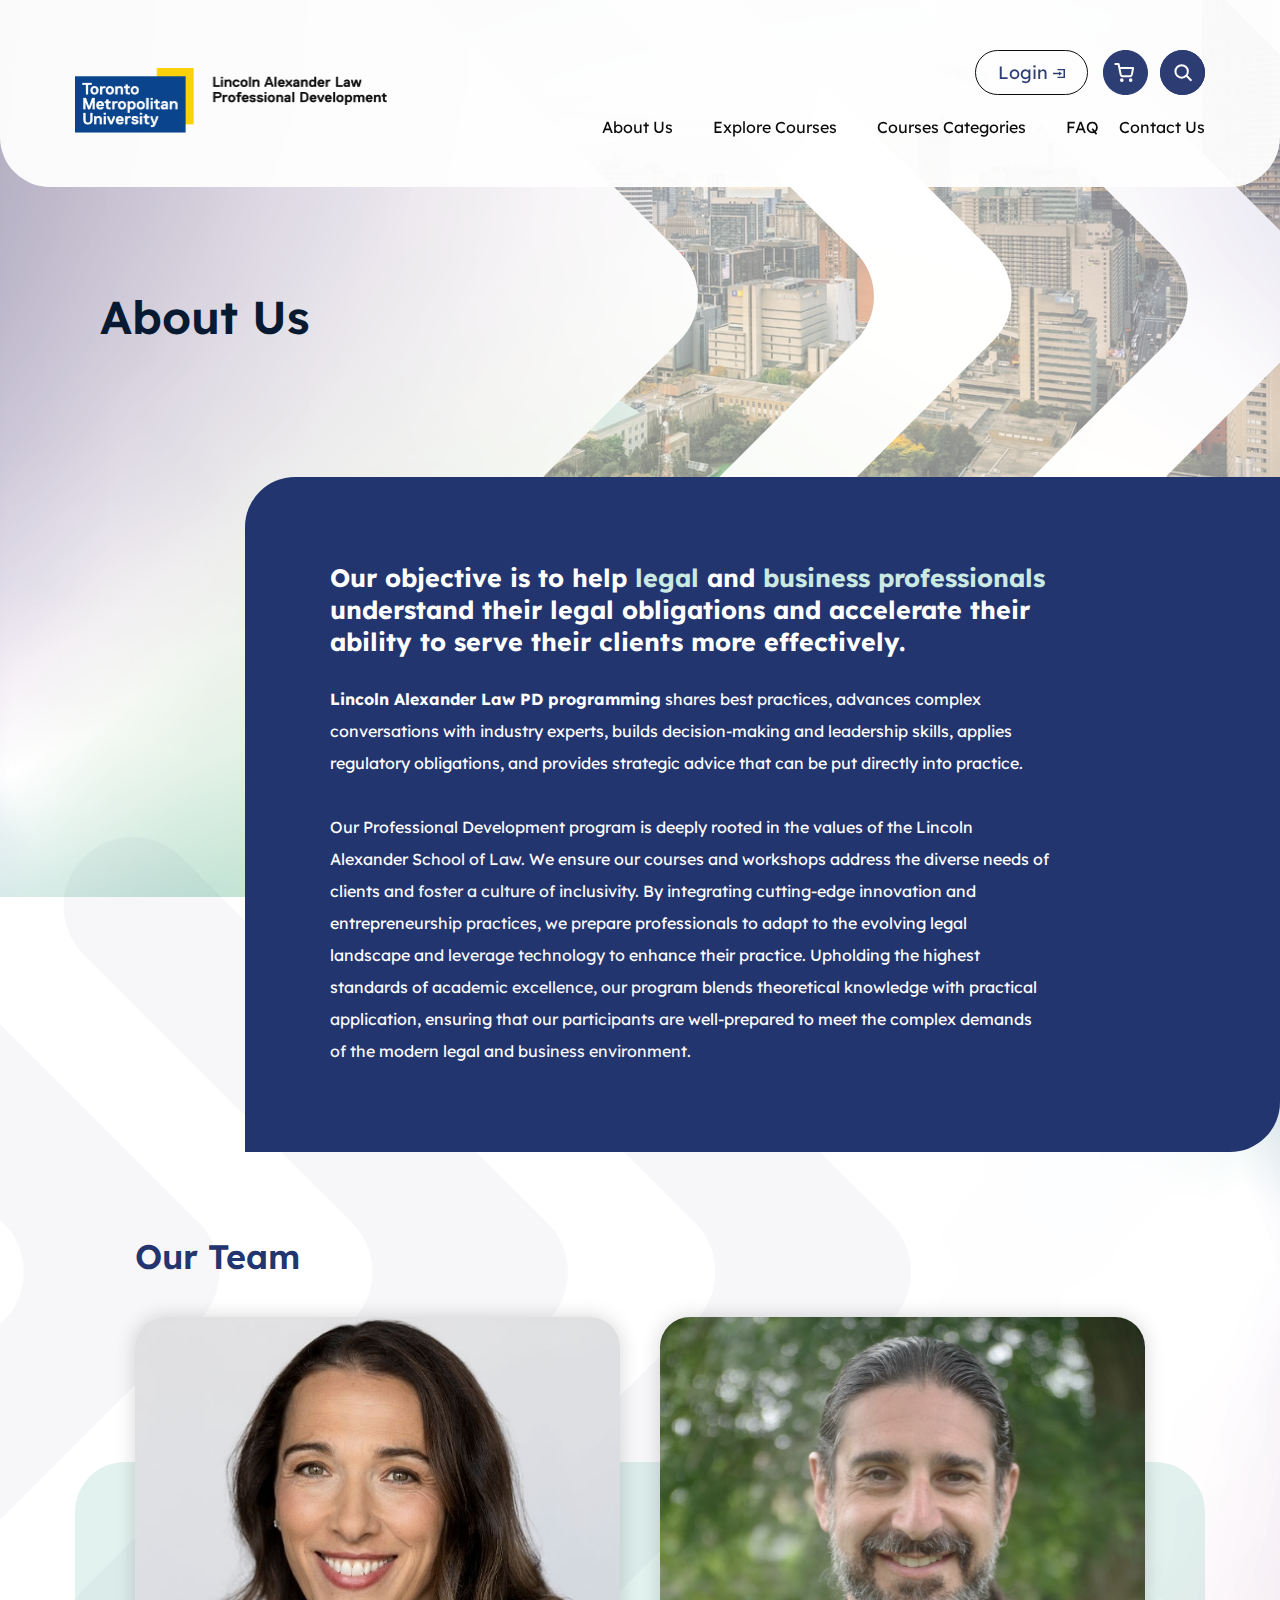
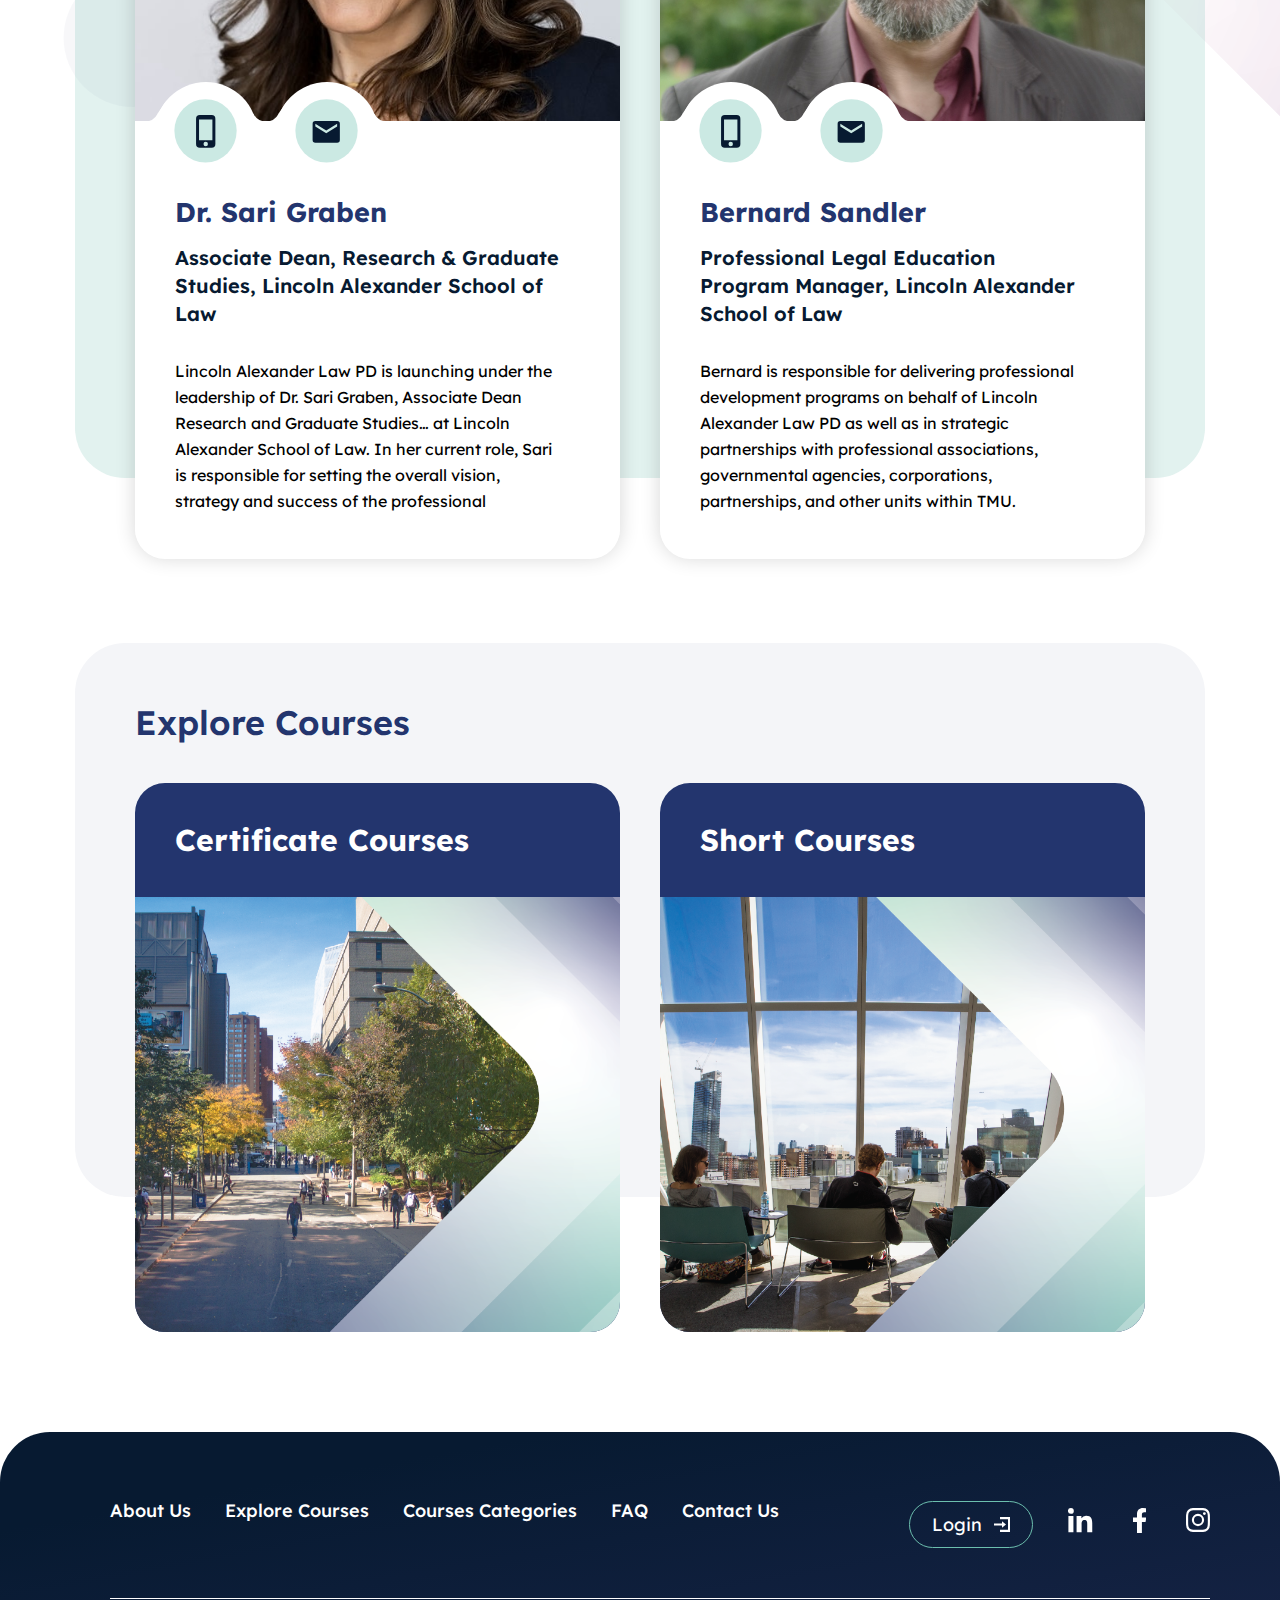
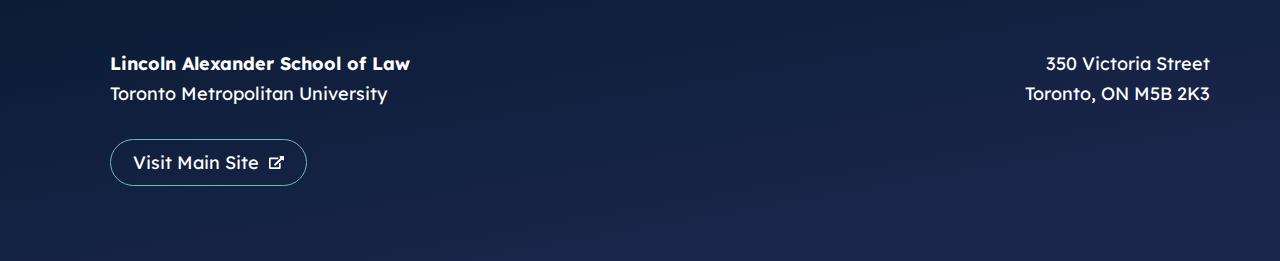
==== commit 7c86f988: "bugherd sweep" ====
--- a/about-us.html
+++ b/about-us.html
@@ -101,7 +101,7 @@
     <div class="au-hero-wrapper">
         <div class="au-hero-main">
             <div class="au-hero-title">About Us</div>
-            <img src="media/featured-photo-1.jpg" class="au-hero-title-background"></img>
+            <img src="media/featured-photo-3.jpg" class="au-hero-title-background"></img>
         </div>
 
         <div class="au-hero-content">
@@ -169,6 +169,8 @@
                 <div class="au-course-title">Certificate Courses</div>
 
                 <div class="au-course-module">
+                    <div class="au-course-title-hover">Certificate Courses</div>
+
                     <div class="au-course-text">
                         Our Certificate Courses provide an in-depth, comprehensive understanding of specific legal areas, featuring extensive experiential education. These programs cover a broad range of topics within a particular field, offering participants practical skills and strategic insights. Whether exploring legislation, strategic planning, communication strategies, or incident response, these courses equip professionals with the knowledge and tools necessary to navigate complex challenges in their practice.
                     </div>
@@ -185,6 +187,8 @@
                 <div class="au-course-title">Short Courses</div>
 
                 <div class="au-course-module">
+                    <div class="au-course-title-hover">Short Courses</div>
+
                     <div class="au-course-text">
                         Our Short Courses provide an in-depth, comprehensive understanding of specific legal areas, featuring extensive experiential education.
                     </div>
--- a/css/style.css
+++ b/css/style.css
@@ -109,6 +109,13 @@
     outline-offset: -3px;
 }
 
+.btn:focus,
+.btn-lt:focus,
+.btn-white:focus {
+    outline: 4px dotted var(--black);
+    outline-offset: 5px;
+}
+
 .btn:hover,
 .btn:focus {
     outline-color: var(--green);
--- a/css/header.css
+++ b/css/header.css
@@ -284,6 +284,11 @@
         content: url("data:image/svg+xml,%3Csvg id='Component_23_1' data-name='Component 23 – 1' xmlns='http://www.w3.org/2000/svg' width='45' height='45' viewBox='0 0 45 45'%3E%3Cg id='Path_646' data-name='Path 646' fill='none'%3E%3Cpath d='M22.5,0A22.5,22.5,0,1,1,0,22.5,22.5,22.5,0,0,1,22.5,0Z' stroke='none'/%3E%3Cpath d='M 22.5 1 C 19.59708023071289 1 16.78152084350586 1.568321228027344 14.13154029846191 2.689170837402344 C 11.57144927978516 3.771991729736328 9.272048950195312 5.322360992431641 7.297199249267578 7.297199249267578 C 5.322360992431641 9.272048950195312 3.771991729736328 11.57144927978516 2.689170837402344 14.13154029846191 C 1.568321228027344 16.78152084350586 1 19.59708023071289 1 22.5 C 1 25.40291976928711 1.568321228027344 28.21847915649414 2.689170837402344 30.86845970153809 C 3.771991729736328 33.42855072021484 5.322360992431641 35.72795104980469 7.297199249267578 37.70280075073242 C 9.272048950195312 39.67763900756836 11.57144927978516 41.22800827026367 14.13154029846191 42.31082916259766 C 16.78152084350586 43.43167877197266 19.59708023071289 44 22.5 44 C 25.40291976928711 44 28.21847915649414 43.43167877197266 30.86845970153809 42.31082916259766 C 33.42855072021484 41.22800827026367 35.72795104980469 39.67763900756836 37.70280075073242 37.70280075073242 C 39.67763900756836 35.72795104980469 41.22800827026367 33.42855072021484 42.31082916259766 30.86845970153809 C 43.43167877197266 28.21847915649414 44 25.40291976928711 44 22.5 C 44 19.59708023071289 43.43167877197266 16.78152084350586 42.31082916259766 14.13154029846191 C 41.22800827026367 11.57144927978516 39.67763900756836 9.272048950195312 37.70280075073242 7.297199249267578 C 35.72795104980469 5.322360992431641 33.42855072021484 3.771991729736328 30.86845970153809 2.689170837402344 C 28.21847915649414 1.568321228027344 25.40291976928711 1 22.5 1 M 22.5 0 C 34.92641067504883 0 45 10.07358932495117 45 22.5 C 45 34.92641067504883 34.92641067504883 45 22.5 45 C 10.07358932495117 45 0 34.92641067504883 0 22.5 C 0 10.07358932495117 10.07358932495117 0 22.5 0 Z' stroke='none' fill='%2323356e'/%3E%3C/g%3E%3Cg id='Icon_feather-shopping-cart' data-name='Icon feather-shopping-cart' transform='translate(12.342 14.028)'%3E%3Cpath id='Path_550' data-name='Path 550' d='M13.614,30.807A.807.807,0,1,1,12.807,30,.807.807,0,0,1,13.614,30.807Z' transform='translate(-6.352 -14.669)' fill='none' stroke='%2323356e' stroke-linecap='round' stroke-linejoin='round' stroke-width='2'/%3E%3Cpath id='Path_551' data-name='Path 551' d='M30.114,30.807A.807.807,0,1,1,29.307,30,.807.807,0,0,1,30.114,30.807Z' transform='translate(-13.976 -14.669)' fill='none' stroke='%2323356e' stroke-linecap='round' stroke-linejoin='round' stroke-width='2'/%3E%3Cpath id='Path_552' data-name='Path 552' d='M1.5,1.5H4.728L6.89,12.3A1.614,1.614,0,0,0,8.5,13.6h7.843a1.614,1.614,0,0,0,1.614-1.3l1.291-6.77H5.534' transform='translate(-1.5 -1.5)' fill='none' stroke='%2323356e' stroke-linecap='round' stroke-linejoin='round' stroke-width='2'/%3E%3C/g%3E%3C/svg%3E%0A");
     }
 
+    .header-wrapper .header-menus-laptop .header-secondary-menu-laptop .cart-button-laptop:focus {
+        outline: 4px dotted var(--black);
+        outline-offset: 5px;
+    }
+
     .header-wrapper .header-menus-laptop .header-secondary-menu-laptop .search-button-laptop {
         margin-left: 12px;
         display: flex;
@@ -293,6 +298,11 @@
     .header-wrapper .header-menus-laptop .header-secondary-menu-laptop .search-button-laptop:hover,
     .header-wrapper .header-menus-laptop .header-secondary-menu-laptop .search-button-laptop:focus {
         content: url("data:image/svg+xml,%3Csvg id='Component_22_1' data-name='Component 22 – 1' xmlns='http://www.w3.org/2000/svg' width='45' height='45' viewBox='0 0 45 45'%3E%3Cg id='Group_463' data-name='Group 463'%3E%3Cg id='Rectangle_482' data-name='Rectangle 482' fill='none' stroke='%2323356e' stroke-width='1'%3E%3Crect width='45' height='45' rx='22.5' stroke='none'/%3E%3Crect x='0.5' y='0.5' width='44' height='44' rx='22' fill='none'/%3E%3C/g%3E%3Cg id='Group_1' data-name='Group 1' transform='translate(15.431 15.19)'%3E%3Cpath id='Path_1' data-name='Path 1' d='M965.7,74.7a6.221,6.221,0,1,1-8.8,0A6.221,6.221,0,0,1,965.7,74.7Z' transform='translate(-955.079 -72.877)' fill='none' stroke='%2323356e' stroke-miterlimit='10' stroke-width='2'/%3E%3Cline id='Line_1' data-name='Line 1' x2='5.377' y2='5.376' transform='translate(10.62 10.132)' fill='none' stroke='%2323356e' stroke-miterlimit='10' stroke-width='2'/%3E%3C/g%3E%3C/g%3E%3C/svg%3E%0A");
+    }
+
+    .header-wrapper .header-menus-laptop .header-secondary-menu-laptop .search-button-laptop:focus {
+        outline: 4px dotted var(--black);
+        outline-offset: 5px;
     }
     
     .header-wrapper .header-menus .header-secondary-menu .header-hamburger-menu-close { 
--- a/css/about-us/au-hero.css
+++ b/css/about-us/au-hero.css
@@ -131,7 +131,7 @@
     .au-hero-wrapper .au-hero-content::after {
         top: 65px;
         width: calc(100% - 550px);
-        margin-left: 450px;
+        margin-left: 465px;
     }
     
     .au-hero-wrapper .au-hero-content .au-hero-text {
--- a/css/about-us/au-team.css
+++ b/css/about-us/au-team.css
@@ -185,7 +185,7 @@
         font-size: 34px;
         font-weight: var(--semibold);
         line-height: 41px;
-        margin: 0 48px 30px 48px;
+        margin: 0 75px 30px 75px;
     }
     
     .au-team-wrapper .au-team-members { 
@@ -198,7 +198,7 @@
     
     .au-team-wrapper .au-team-members .au-team-member { 
         border-radius: 30px;
-        margin: 0 48px;
+        margin: 0 75px;
     }
     
     .au-team-wrapper .au-team-members .au-team-member .au-team-member-img { 
@@ -259,7 +259,7 @@
     .au-team-wrapper .au-team-members .au-team-member .au-team-member-text { 
         font-size: 16px;
         line-height: 26px;
-        padding: 0 40px 10px 40px;
+        padding: 0 40px 15px 40px;
     }
     
     .au-team-wrapper .au-team-members .au-team-member .au-team-member-full { 
--- a/css/about-us/au-courses.css
+++ b/css/about-us/au-courses.css
@@ -108,7 +108,8 @@
     padding-bottom: 30px;
 }
 
-.au-course-title-laptop {
+.au-course-title-laptop,
+.au-course-title-hover {
     display: none;
 }
 
@@ -244,6 +245,7 @@
         top: 0;
         margin-top: 0;
         position: absolute;
+        z-index: -1;
     }
     
     .au-courses-wrapper .au-courses-title { 
@@ -253,8 +255,10 @@
     }
     
     .au-courses-wrapper .au-courses { 
-        flex-direction: row;
-        justify-content: space-between;
+        display: grid;
+        grid-template-columns: repeat(2, 1fr);
+        grid-column-gap: 40px;
+        grid-row-gap: 0px;
     }
     
     .au-courses-wrapper .au-courses .au-course { 
@@ -262,7 +266,9 @@
         margin-bottom: 0;
         display: flex;
         flex-direction: column;
-        width: calc(50% - 20px);
+        width: 100%;
+        height: fit-content;
+        position: relative;
     }
     
     .au-courses-wrapper .au-courses .au-course .au-course-img { 
@@ -298,17 +304,19 @@
     
     .au-courses-wrapper .au-courses .au-course .au-course-module {
         background-color: var(--blue);
-        border-radius: 0 0 30px 30px;
+        border-radius: 30px;
         display: flex;
         flex-direction: column;
         margin-bottom: 0;
         margin-left: 0;
         margin-right: 0;
-        margin-top: -445px;
-        min-height: 390px;
+        margin-top: 0;
+        min-height: fit-content;
         opacity: 0;
         padding: 40px;
         z-index: 2;
+        position: absolute;
+        height: -webkit-fill-available;
     }
     
     .au-courses-wrapper .au-courses .au-course .course-active {
@@ -317,6 +325,15 @@
         transform: translateY(0);
         transition: all 0.3s;
     }
+
+    .au-courses-wrapper .au-courses .au-course .au-course-title-hover { 
+        font-size: 30px;
+        font-weight: var(--bold);
+        line-height: 34px;
+        padding: 0 0 40px 0;
+        text-decoration: none;
+        display: block;
+    }
     
     .au-courses-wrapper .au-courses .au-course .au-course-text { 
         font-size: 16px;
@@ -343,14 +360,6 @@
         line-height: 62px;
     }
     
-    .au-courses-wrapper .au-courses .au-course { 
-        width: calc(50% - 30px);
-    }
-    
-    .au-courses-wrapper .au-courses .au-course .au-course-img { 
-        height: 495px;
-    }
-    
     .au-courses-wrapper .au-courses .au-course .au-course-title-laptop {
         font-size: 36px;
         line-height: 44px;
@@ -358,9 +367,13 @@
     }
     
     .au-courses-wrapper .au-courses .au-course .au-course-module {
-        margin-top: -496px;
-        min-height: 396px;
         padding: 50px;
+    }
+
+    .au-courses-wrapper .au-courses .au-course .au-course-title-hover { 
+        font-size: 36px;
+        line-height: 44px;
+        padding: 0 0 50px 0;
     }
     
     .au-courses-wrapper .au-courses .au-course .au-course-text { 
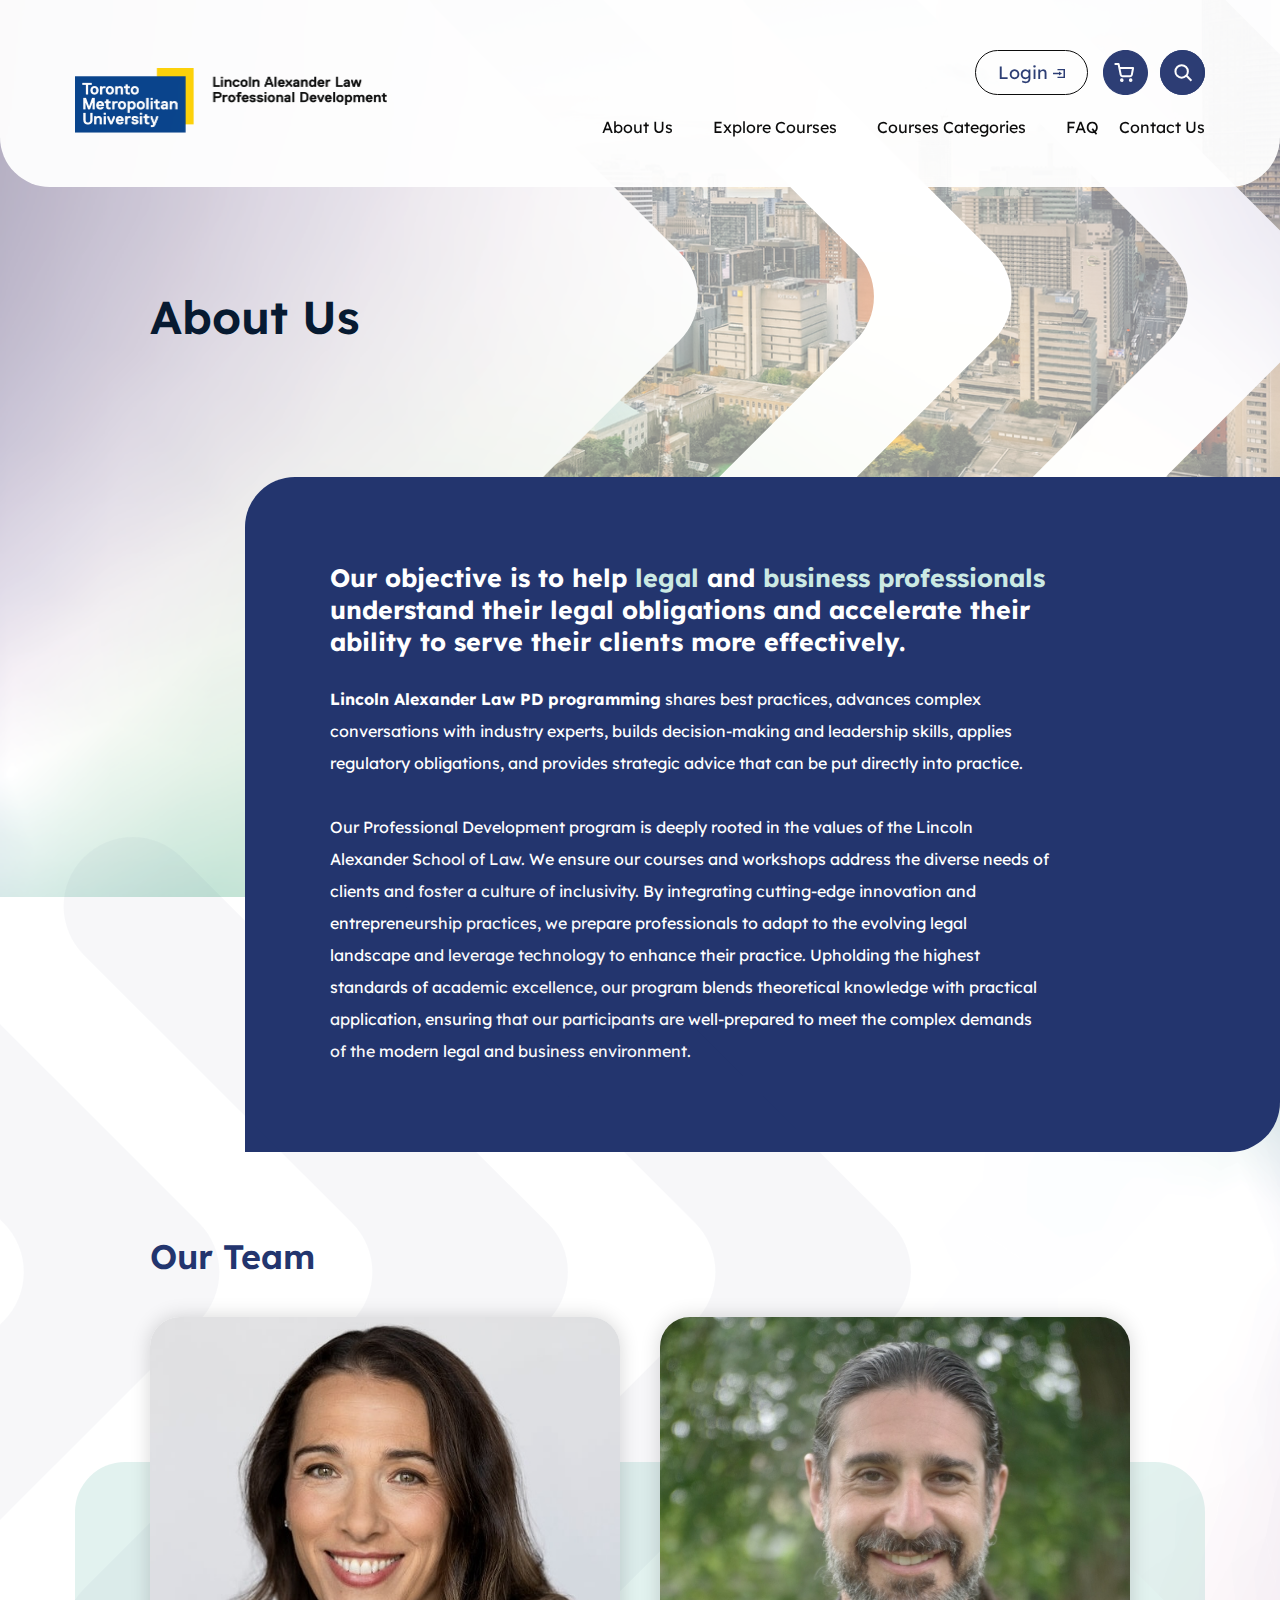
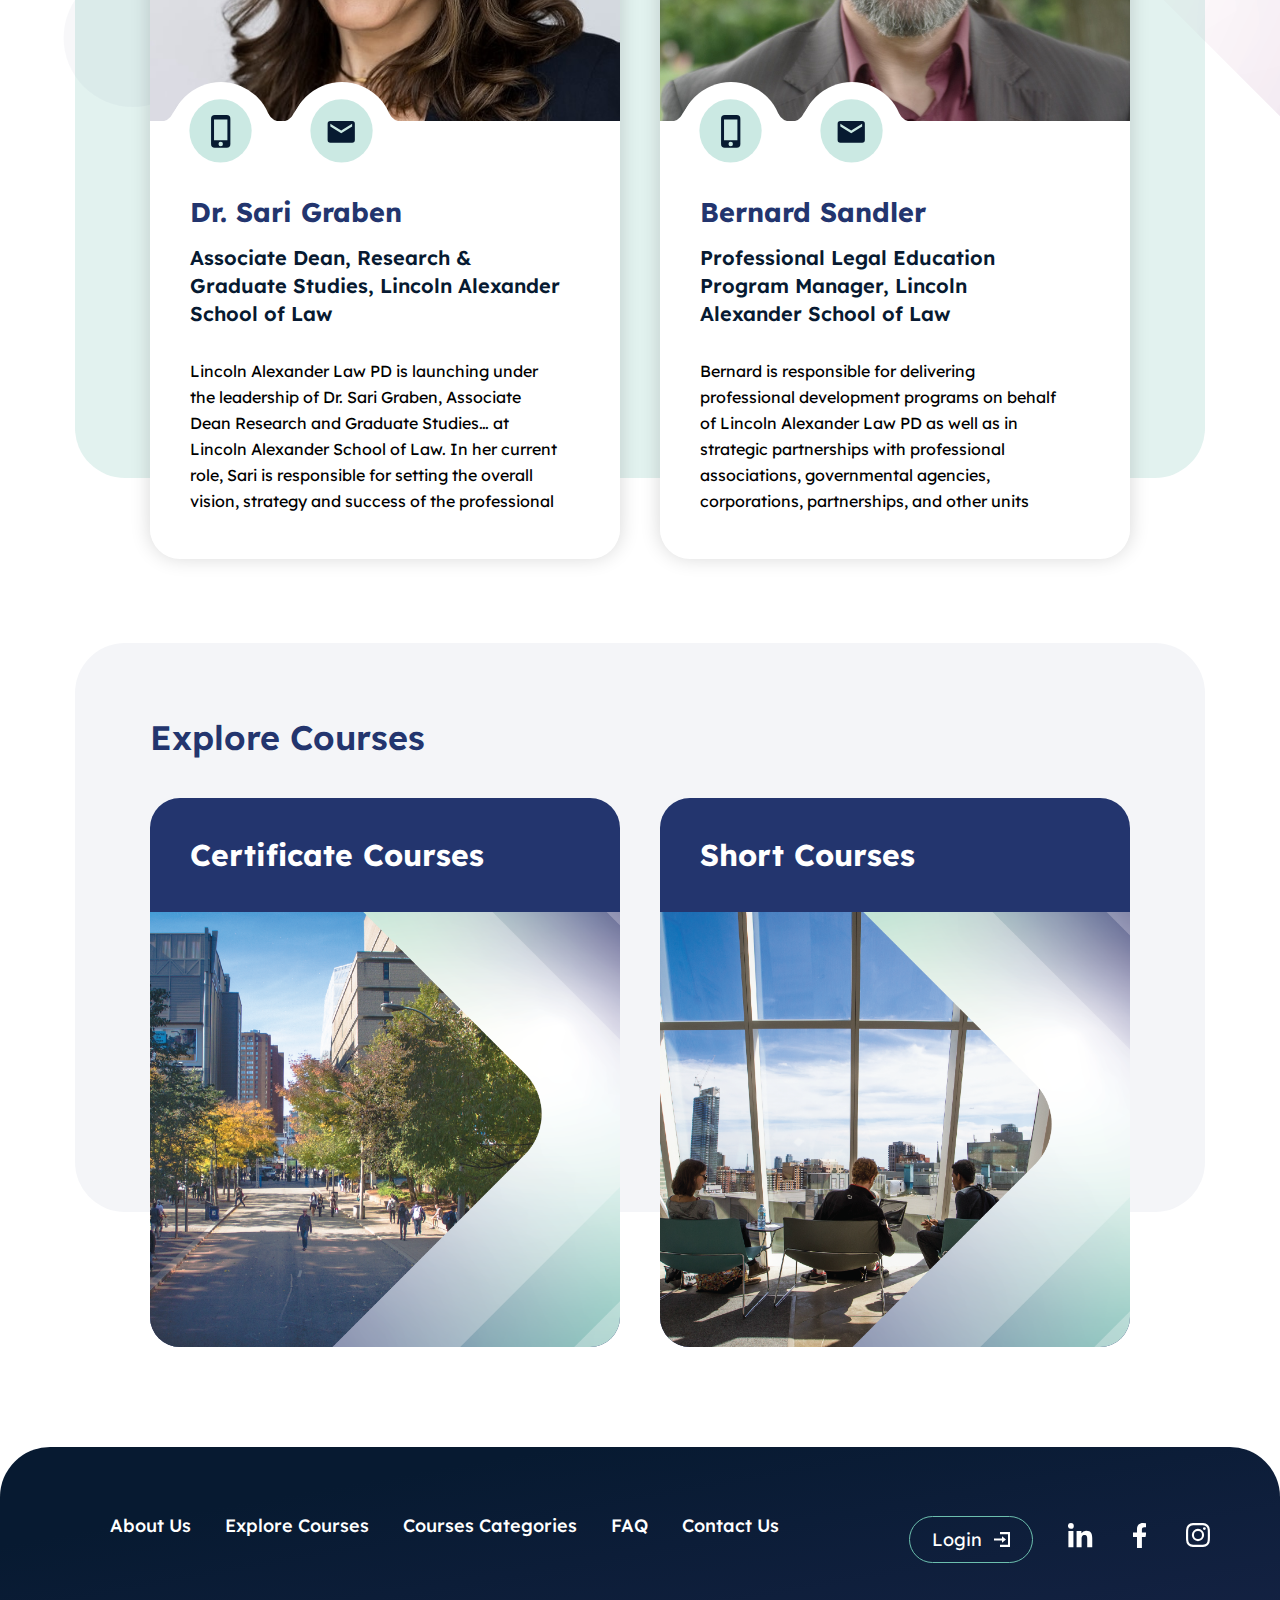
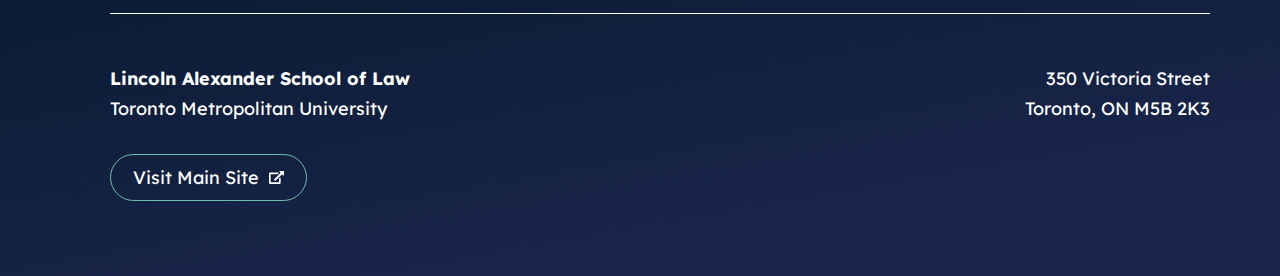
==== commit e19906da: "phone hover update" ====
--- a/about-us.html
+++ b/about-us.html
@@ -122,7 +122,7 @@
                 <img src="media/Sari.jpg" alt="team member" class="au-team-member-img">
 
                 <div class="au-team-member-phone-contacts">
-                    <a href="#" class="au-team-member-phone"></a>
+                    <a href="#" class="au-team-member-phone"><div class="au-team-member-phone-hover">647-353-6532</div></a>
                     <a href="#" class="au-team-member-email"></a>
                 </div>
                 
@@ -140,7 +140,7 @@
                 <img src="media/Bernard Image.jpeg" alt="team member" class="au-team-member-img">
 
                 <div class="au-team-member-phone-contacts">
-                    <a href="#" class="au-team-member-phone"></a>
+                    <a href="#" class="au-team-member-phone"><div class="au-team-member-phone-hover">647-353-6532</div></a>
                     <a href="#" class="au-team-member-email"></a>
                 </div>
 
--- a/css/about-us/au-hero.css
+++ b/css/about-us/au-hero.css
@@ -111,7 +111,7 @@
     }
     
     .au-hero-wrapper .au-hero-main .au-hero-title { 
-        padding: 100px 140px 130px 100px;
+        padding: 100px 140px 130px 150px;
         font-size: 46px;
         line-height: 60px;
     }
@@ -156,7 +156,7 @@
     }
     
     .au-hero-wrapper .au-hero-main .au-hero-title { 
-        padding: 140px 150px;
+        padding: 140px 180px;
         font-size: 54px;
         line-height: 65px;
     }
@@ -175,7 +175,7 @@
         content: url("data:image/svg+xml,%3Csvg xmlns='http://www.w3.org/2000/svg' xmlns:xlink='http://www.w3.org/1999/xlink' width='1675' height='1675' viewBox='0 0 1675 1675'%3E%3Cdefs%3E%3CclipPath id='clip-path'%3E%3Cpath id='Path_667' data-name='Path 667' d='M879.864,17.549l777.589,777.589a59.909,59.909,0,0,1,0,84.725h0l-777.59,777.589a59.91,59.91,0,0,1-84.726,0h0L17.548,879.864a59.911,59.911,0,0,1,0-84.726h0L795.137,17.549a59.908,59.908,0,0,1,84.723,0l0,0' transform='translate(0 0)' fill='%23fff'/%3E%3C/clipPath%3E%3CclipPath id='clip-path-2'%3E%3Crect id='Rectangle_716' data-name='Rectangle 716' width='1686.699' height='1680.85' fill='%23fff'/%3E%3C/clipPath%3E%3Cpattern id='pattern' width='1' height='1' patternTransform='matrix(-1, 0, 0, 1, 3374.075, 0)' viewBox='0 0 1687.037 1681.044'%3E%3Cimage preserveAspectRatio='none' width='1687.037' height='1681.044' xlink:href='[data-uri]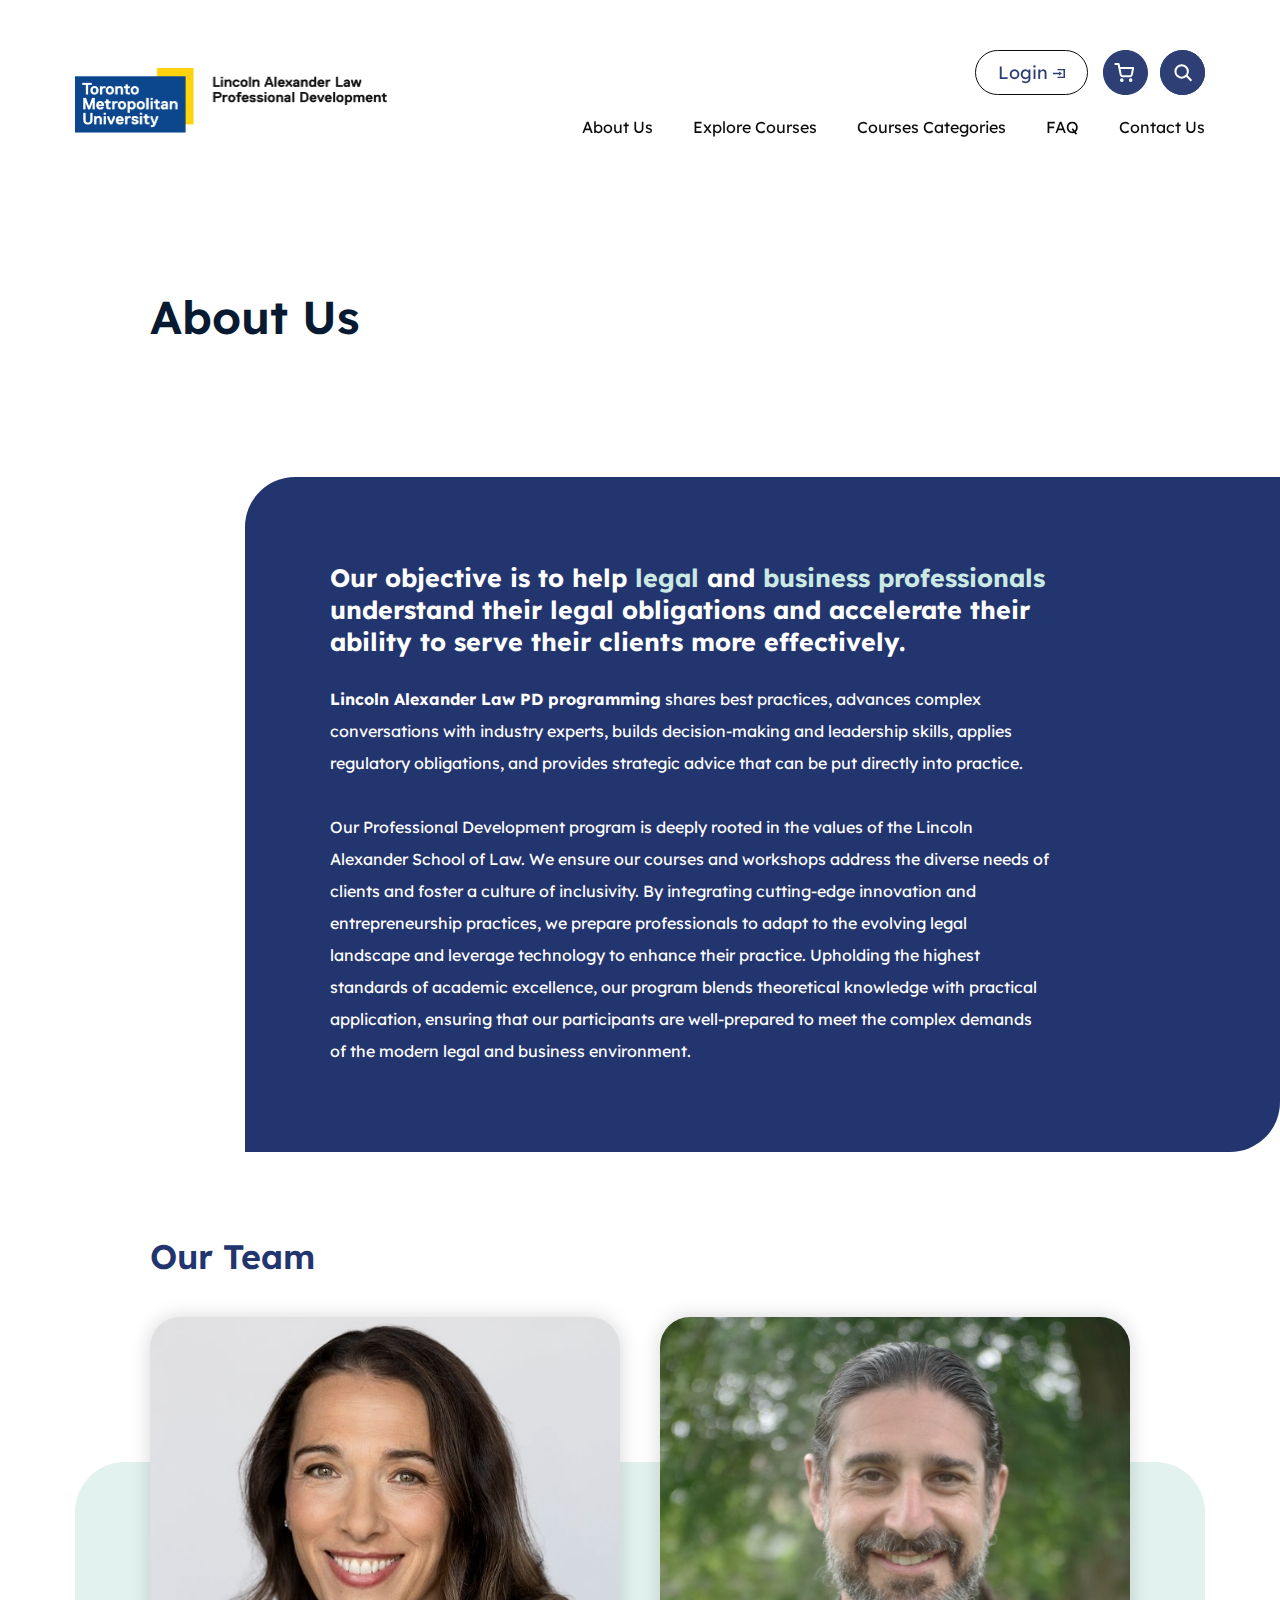
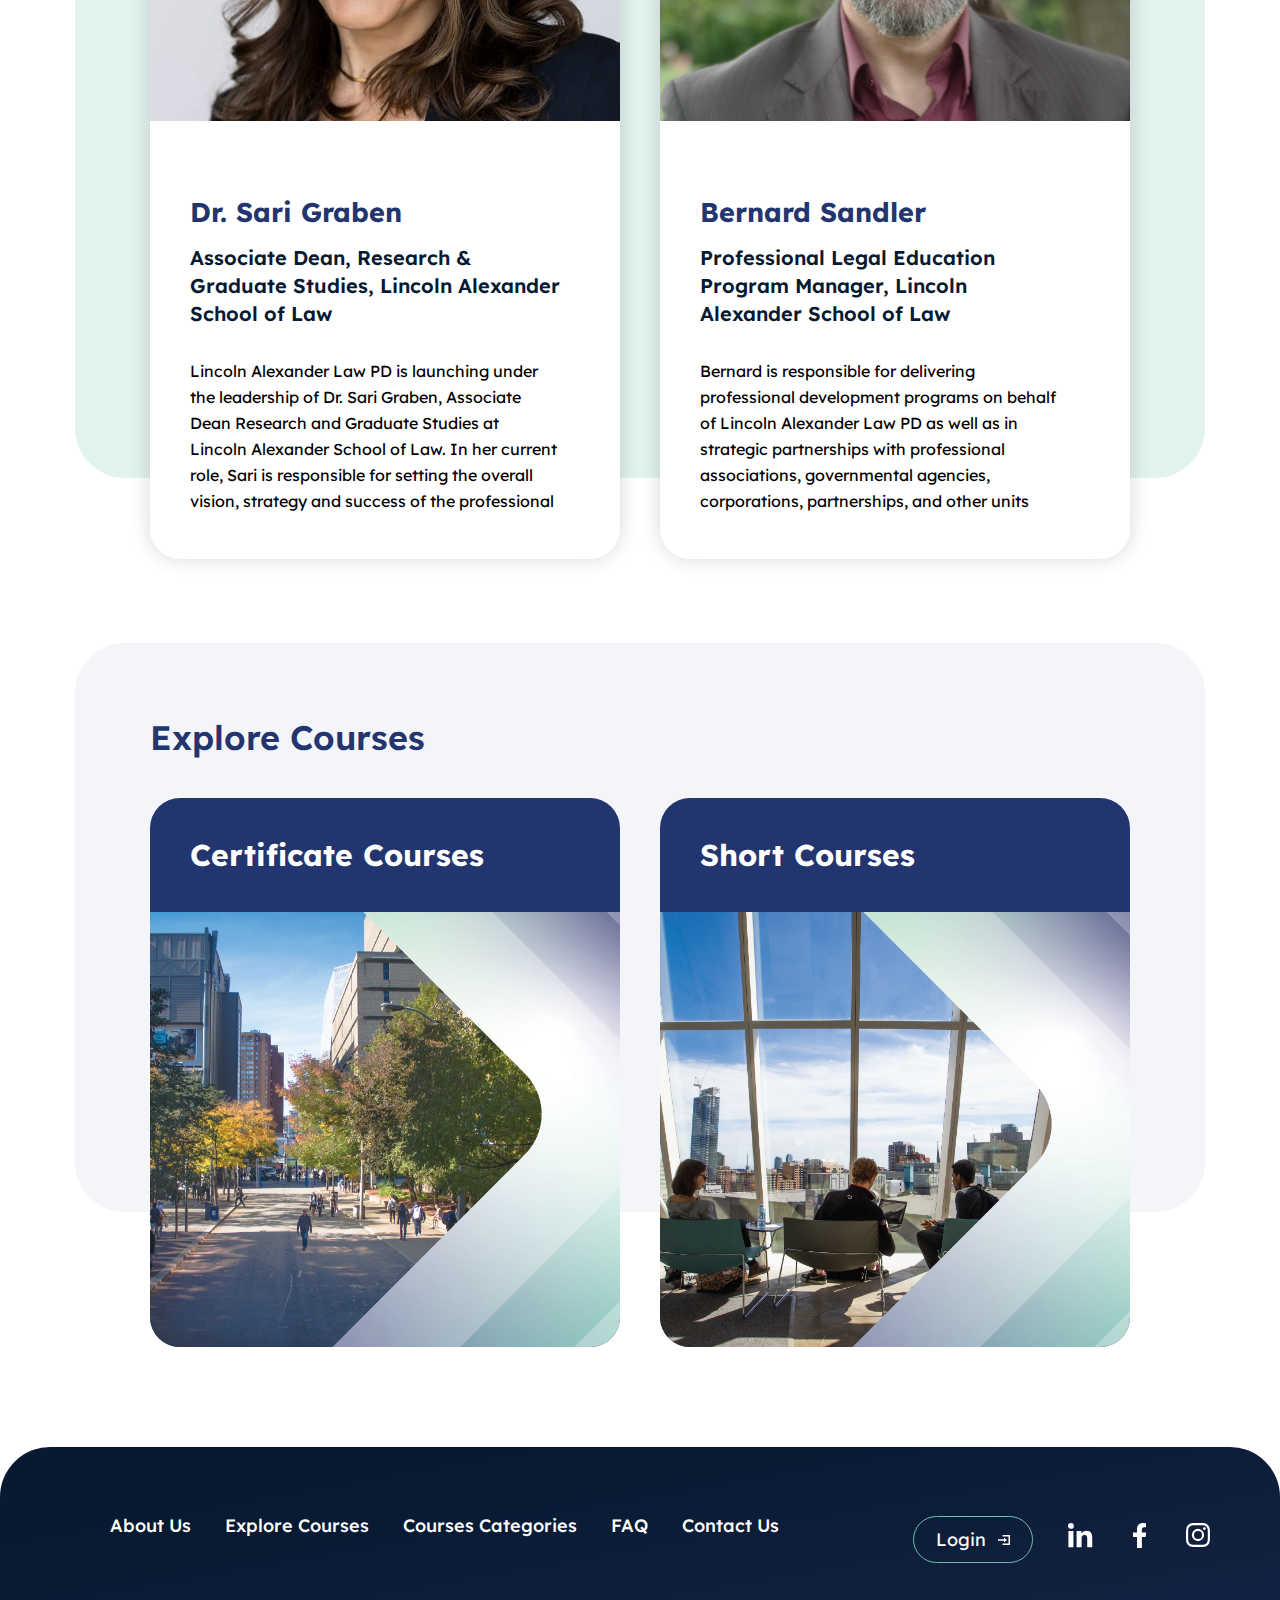
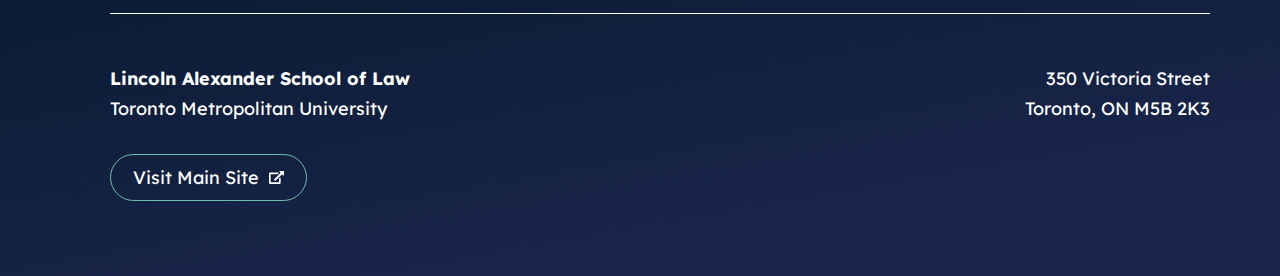
==== commit 7c4b71ec: "courses QC" ====
--- a/about-us.html
+++ b/about-us.html
@@ -129,7 +129,7 @@
                 <div class="au-team-member-name">Dr. Sari Graben</div>
                 <div class="au-team-member-position">Associate Dean, Research & Graduate Studies, Lincoln Alexander School of Law</div>
                 <div class="au-team-member-text">
-                    Lincoln Alexander Law PD is launching under the leadership of Dr. Sari Graben, Associate Dean Research and Graduate Studies… at Lincoln Alexander School of Law. In her current role, Sari is responsible for setting the overall vision, strategy and success of the professional development program. 
+                    Lincoln Alexander Law PD is launching under the leadership of Dr. Sari Graben, Associate Dean Research and Graduate Studies at Lincoln Alexander School of Law. In her current role, Sari is responsible for setting the overall vision, strategy and success of the professional development program. 
                     Sari brings knowledge about the development of  professional programming from her practice experience, her service on the OBA Executive, and her experience launching the Lincoln Alexander Law’s new JD program. 
                     In her previous role as Associate Dean, Academic, Sari led the design of the collaborative teaching model used to integrate professional learning into classroom education, developed the skills based model that underpins the Integrated Practice Curriculum, and planned the technology courses that underpin the law school’s reputation as an innovator in legal education.
                 </div>
--- a/css/style.css
+++ b/css/style.css
@@ -18,7 +18,7 @@
 }
 
 strong {
-    color: #CBE9E3;
+    color: var(--mint);
     font-weight: var(--bold);
 }
 
@@ -33,6 +33,7 @@
     --black: #000000;
     --yellow: #FEDC00;
     --light-green: rgba(108, 191, 174, 0.2);
+    --mint: #CBE9E3;
     --green: #6CBFAE;
     --pale-blue: rgba(35, 53, 110, 0.05);
     --light-blue: #084E99;
--- a/css/header.css
+++ b/css/header.css
@@ -93,7 +93,7 @@
 }
 
 .header-wrapper .header-menus .header-secondary-menu .header-hamburger-menu-close {
-    content: url("data:image/svg+xml,%3Csvg id='Component_39_1' data-name='Component 39 – 1' xmlns='http://www.w3.org/2000/svg' width='45.539' height='45.539' viewBox='0 0 45.539 45.539'%3E%3Cg id='Path_652' data-name='Path 652' fill='none'%3E%3Cpath d='M22.769,0A22.769,22.769,0,1,1,0,22.769,22.769,22.769,0,0,1,22.769,0Z' stroke='none'/%3E%3Cpath d='M 22.769287109375 0.9999961853027344 C 19.83000755310059 0.9999961853027344 16.97918701171875 1.575435638427734 14.29600715637207 2.7103271484375 C 11.703857421875 3.806716918945312 9.375648498535156 5.376495361328125 7.376075744628906 7.376075744628906 C 5.376495361328125 9.375648498535156 3.806716918945312 11.703857421875 2.7103271484375 14.29600715637207 C 1.575435638427734 16.97918701171875 0.9999961853027344 19.83000755310059 0.9999961853027344 22.769287109375 C 0.9999961853027344 25.70856666564941 1.575435638427734 28.55938720703125 2.7103271484375 31.24256706237793 C 3.806716918945312 33.834716796875 5.376495361328125 36.16292572021484 7.376075744628906 38.16249847412109 C 9.375648498535156 40.16207885742188 11.703857421875 41.73185729980469 14.29600715637207 42.8282470703125 C 16.97918701171875 43.96313858032227 19.83000755310059 44.53857803344727 22.769287109375 44.53857803344727 C 25.70856666564941 44.53857803344727 28.55938720703125 43.96313858032227 31.24256706237793 42.8282470703125 C 33.834716796875 41.73185729980469 36.16292572021484 40.16207885742188 38.16249847412109 38.16249847412109 C 40.16207885742188 36.16292572021484 41.73185729980469 33.834716796875 42.8282470703125 31.24256706237793 C 43.96313858032227 28.55938720703125 44.53857803344727 25.70856666564941 44.53857803344727 22.769287109375 C 44.53857803344727 19.83000755310059 43.96313858032227 16.97918701171875 42.8282470703125 14.29600715637207 C 41.73185729980469 11.703857421875 40.16207885742188 9.375648498535156 38.16249847412109 7.376075744628906 C 36.16292572021484 5.376495361328125 33.834716796875 3.806716918945312 31.24256706237793 2.7103271484375 C 28.55938720703125 1.575435638427734 25.70856666564941 0.9999961853027344 22.769287109375 0.9999961853027344 M 22.769287109375 -3.814697265625e-06 C 35.34441757202148 -3.814697265625e-06 45.53857803344727 10.19415664672852 45.53857803344727 22.769287109375 C 45.53857803344727 35.34441757202148 35.34441757202148 45.53857803344727 22.769287109375 45.53857803344727 C 10.19415664672852 45.53857803344727 -3.814697265625e-06 35.34441757202148 -3.814697265625e-06 22.769287109375 C -3.814697265625e-06 10.19415664672852 10.19415664672852 -3.814697265625e-06 22.769287109375 -3.814697265625e-06 Z' stroke='none' fill='%23fff'/%3E%3C/g%3E%3Cg id='Group_659' data-name='Group 659' transform='translate(22.77 10.809) rotate(45)'%3E%3Cpath id='Path_615' data-name='Path 615' d='M0,0V16.914' transform='translate(8.457)' fill='none' stroke='%23fff' stroke-width='4'/%3E%3Cpath id='Path_616' data-name='Path 616' d='M0,0V16.914' transform='translate(16.914 8.456) rotate(90)' fill='none' stroke='%23fff' stroke-width='4'/%3E%3C/g%3E%3Cg id='Group_667' data-name='Group 667' transform='translate(22.77 10.809) rotate(45)'%3E%3Cpath id='Path_615-2' data-name='Path 615' d='M0,0V16.914' transform='translate(8.457)' fill='none' stroke='%23fff' stroke-width='4'/%3E%3Cpath id='Path_616-2' data-name='Path 616' d='M0,0V16.914' transform='translate(16.914 8.456) rotate(90)' fill='none' stroke='%23fff' stroke-width='4'/%3E%3C/g%3E%3C/svg%3E%0A");
+    content: url("../svgs/close.svg");
     margin-left: 23px;
     margin-right: 35px;
 }
@@ -101,11 +101,11 @@
 .header-wrapper .header-menus .header-secondary-menu .header-hamburger-menu-close:focus { 
     outline-offset: 5px;
     outline: 2px dotted var(--white);
-    content: url("data:image/svg+xml,%3Csvg id='Component_39_1' data-name='Component 39 – 1' xmlns='http://www.w3.org/2000/svg' width='45.539' height='45.539' viewBox='0 0 45.539 45.539'%3E%3Cg id='Path_652' data-name='Path 652' fill='%23fff'%3E%3Cpath d='M 22.769287109375 45.03857803344727 C 19.76272773742676 45.03857803344727 16.84637641906738 44.44984817504883 14.10122680664062 43.28874588012695 C 11.44947719573975 42.16715621948242 9.067856788635254 40.56138610839844 7.022517204284668 38.51605606079102 C 4.977187156677246 36.47071838378906 3.371417045593262 34.08909606933594 2.249827146530151 31.43734741210938 C 1.088727116584778 28.69219779968262 0.4999971091747284 25.77584648132324 0.4999971091747284 22.769287109375 C 0.4999971091747284 19.76272773742676 1.088727116584778 16.84637641906738 2.249827146530151 14.10122680664062 C 3.371417045593262 11.44947719573975 4.977187156677246 9.067856788635254 7.022517204284668 7.022517204284668 C 9.067856788635254 4.977187156677246 11.44947719573975 3.371417045593262 14.10122680664062 2.249827146530151 C 16.84637641906738 1.088727116584778 19.76272773742676 0.4999971091747284 22.769287109375 0.4999971091747284 C 25.77584648132324 0.4999971091747284 28.69219779968262 1.088727116584778 31.43734741210938 2.249827146530151 C 34.08909606933594 3.371417045593262 36.47071838378906 4.977187156677246 38.51605606079102 7.022517204284668 C 40.56138610839844 9.067856788635254 42.16715621948242 11.44947719573975 43.28874588012695 14.10122680664062 C 44.44984817504883 16.84637641906738 45.03857803344727 19.76272773742676 45.03857803344727 22.769287109375 C 45.03857803344727 25.77584648132324 44.44984817504883 28.69219779968262 43.28874588012695 31.43734741210938 C 42.16715621948242 34.08909606933594 40.56138610839844 36.47071838378906 38.51605606079102 38.51605606079102 C 36.47071838378906 40.56138610839844 34.08909606933594 42.16715621948242 31.43734741210938 43.28874588012695 C 28.69219779968262 44.44984817504883 25.77584648132324 45.03857803344727 22.769287109375 45.03857803344727 Z' stroke='none'/%3E%3Cpath d='M 22.769287109375 0.9999961853027344 C 19.83000755310059 0.9999961853027344 16.97918701171875 1.575435638427734 14.29600715637207 2.7103271484375 C 11.703857421875 3.806716918945312 9.375648498535156 5.376495361328125 7.376075744628906 7.376075744628906 C 5.376495361328125 9.375648498535156 3.806716918945312 11.703857421875 2.7103271484375 14.29600715637207 C 1.575435638427734 16.97918701171875 0.9999961853027344 19.83000755310059 0.9999961853027344 22.769287109375 C 0.9999961853027344 25.70856666564941 1.575435638427734 28.55938720703125 2.7103271484375 31.24256706237793 C 3.806716918945312 33.834716796875 5.376495361328125 36.16292572021484 7.376075744628906 38.16249847412109 C 9.375648498535156 40.16207885742188 11.703857421875 41.73185729980469 14.29600715637207 42.8282470703125 C 16.97918701171875 43.96313858032227 19.83000755310059 44.53857803344727 22.769287109375 44.53857803344727 C 25.70856666564941 44.53857803344727 28.55938720703125 43.96313858032227 31.24256706237793 42.8282470703125 C 33.834716796875 41.73185729980469 36.16292572021484 40.16207885742188 38.16249847412109 38.16249847412109 C 40.16207885742188 36.16292572021484 41.73185729980469 33.834716796875 42.8282470703125 31.24256706237793 C 43.96313858032227 28.55938720703125 44.53857803344727 25.70856666564941 44.53857803344727 22.769287109375 C 44.53857803344727 19.83000755310059 43.96313858032227 16.97918701171875 42.8282470703125 14.29600715637207 C 41.73185729980469 11.703857421875 40.16207885742188 9.375648498535156 38.16249847412109 7.376075744628906 C 36.16292572021484 5.376495361328125 33.834716796875 3.806716918945312 31.24256706237793 2.7103271484375 C 28.55938720703125 1.575435638427734 25.70856666564941 0.9999961853027344 22.769287109375 0.9999961853027344 M 22.769287109375 -3.814697265625e-06 C 35.34441757202148 -3.814697265625e-06 45.53857803344727 10.19415664672852 45.53857803344727 22.769287109375 C 45.53857803344727 35.34441757202148 35.34441757202148 45.53857803344727 22.769287109375 45.53857803344727 C 10.19415664672852 45.53857803344727 -3.814697265625e-06 35.34441757202148 -3.814697265625e-06 22.769287109375 C -3.814697265625e-06 10.19415664672852 10.19415664672852 -3.814697265625e-06 22.769287109375 -3.814697265625e-06 Z' stroke='none' fill='%2323356e'/%3E%3C/g%3E%3Cg id='Group_659' data-name='Group 659' transform='translate(22.77 10.809) rotate(45)'%3E%3Cpath id='Path_615' data-name='Path 615' d='M0,0V16.914' transform='translate(8.457)' fill='%23fff' stroke='%2323356e' stroke-width='4'/%3E%3Cpath id='Path_616' data-name='Path 616' d='M0,0V16.914' transform='translate(16.914 8.456) rotate(90)' fill='%23fff' stroke='%2323356e' stroke-width='4'/%3E%3C/g%3E%3Cg id='Group_667' data-name='Group 667' transform='translate(22.77 10.809) rotate(45)'%3E%3Cpath id='Path_615-2' data-name='Path 615' d='M0,0V16.914' transform='translate(8.457)' fill='%23fff' stroke='%2323356e' stroke-width='4'/%3E%3Cpath id='Path_616-2' data-name='Path 616' d='M0,0V16.914' transform='translate(16.914 8.456) rotate(90)' fill='%23fff' stroke='%2323356e' stroke-width='4'/%3E%3C/g%3E%3C/svg%3E%0A");
+    content: url("../svgs/close-hover.svg");
 }
 
 .header-wrapper .header-menus .header-secondary-menu .header-hamburger-menu-close:hover { 
-    content: url("data:image/svg+xml,%3Csvg id='Component_39_1' data-name='Component 39 – 1' xmlns='http://www.w3.org/2000/svg' width='45.539' height='45.539' viewBox='0 0 45.539 45.539'%3E%3Cg id='Path_652' data-name='Path 652' fill='%23fff'%3E%3Cpath d='M 22.769287109375 45.03857803344727 C 19.76272773742676 45.03857803344727 16.84637641906738 44.44984817504883 14.10122680664062 43.28874588012695 C 11.44947719573975 42.16715621948242 9.067856788635254 40.56138610839844 7.022517204284668 38.51605606079102 C 4.977187156677246 36.47071838378906 3.371417045593262 34.08909606933594 2.249827146530151 31.43734741210938 C 1.088727116584778 28.69219779968262 0.4999971091747284 25.77584648132324 0.4999971091747284 22.769287109375 C 0.4999971091747284 19.76272773742676 1.088727116584778 16.84637641906738 2.249827146530151 14.10122680664062 C 3.371417045593262 11.44947719573975 4.977187156677246 9.067856788635254 7.022517204284668 7.022517204284668 C 9.067856788635254 4.977187156677246 11.44947719573975 3.371417045593262 14.10122680664062 2.249827146530151 C 16.84637641906738 1.088727116584778 19.76272773742676 0.4999971091747284 22.769287109375 0.4999971091747284 C 25.77584648132324 0.4999971091747284 28.69219779968262 1.088727116584778 31.43734741210938 2.249827146530151 C 34.08909606933594 3.371417045593262 36.47071838378906 4.977187156677246 38.51605606079102 7.022517204284668 C 40.56138610839844 9.067856788635254 42.16715621948242 11.44947719573975 43.28874588012695 14.10122680664062 C 44.44984817504883 16.84637641906738 45.03857803344727 19.76272773742676 45.03857803344727 22.769287109375 C 45.03857803344727 25.77584648132324 44.44984817504883 28.69219779968262 43.28874588012695 31.43734741210938 C 42.16715621948242 34.08909606933594 40.56138610839844 36.47071838378906 38.51605606079102 38.51605606079102 C 36.47071838378906 40.56138610839844 34.08909606933594 42.16715621948242 31.43734741210938 43.28874588012695 C 28.69219779968262 44.44984817504883 25.77584648132324 45.03857803344727 22.769287109375 45.03857803344727 Z' stroke='none'/%3E%3Cpath d='M 22.769287109375 0.9999961853027344 C 19.83000755310059 0.9999961853027344 16.97918701171875 1.575435638427734 14.29600715637207 2.7103271484375 C 11.703857421875 3.806716918945312 9.375648498535156 5.376495361328125 7.376075744628906 7.376075744628906 C 5.376495361328125 9.375648498535156 3.806716918945312 11.703857421875 2.7103271484375 14.29600715637207 C 1.575435638427734 16.97918701171875 0.9999961853027344 19.83000755310059 0.9999961853027344 22.769287109375 C 0.9999961853027344 25.70856666564941 1.575435638427734 28.55938720703125 2.7103271484375 31.24256706237793 C 3.806716918945312 33.834716796875 5.376495361328125 36.16292572021484 7.376075744628906 38.16249847412109 C 9.375648498535156 40.16207885742188 11.703857421875 41.73185729980469 14.29600715637207 42.8282470703125 C 16.97918701171875 43.96313858032227 19.83000755310059 44.53857803344727 22.769287109375 44.53857803344727 C 25.70856666564941 44.53857803344727 28.55938720703125 43.96313858032227 31.24256706237793 42.8282470703125 C 33.834716796875 41.73185729980469 36.16292572021484 40.16207885742188 38.16249847412109 38.16249847412109 C 40.16207885742188 36.16292572021484 41.73185729980469 33.834716796875 42.8282470703125 31.24256706237793 C 43.96313858032227 28.55938720703125 44.53857803344727 25.70856666564941 44.53857803344727 22.769287109375 C 44.53857803344727 19.83000755310059 43.96313858032227 16.97918701171875 42.8282470703125 14.29600715637207 C 41.73185729980469 11.703857421875 40.16207885742188 9.375648498535156 38.16249847412109 7.376075744628906 C 36.16292572021484 5.376495361328125 33.834716796875 3.806716918945312 31.24256706237793 2.7103271484375 C 28.55938720703125 1.575435638427734 25.70856666564941 0.9999961853027344 22.769287109375 0.9999961853027344 M 22.769287109375 -3.814697265625e-06 C 35.34441757202148 -3.814697265625e-06 45.53857803344727 10.19415664672852 45.53857803344727 22.769287109375 C 45.53857803344727 35.34441757202148 35.34441757202148 45.53857803344727 22.769287109375 45.53857803344727 C 10.19415664672852 45.53857803344727 -3.814697265625e-06 35.34441757202148 -3.814697265625e-06 22.769287109375 C -3.814697265625e-06 10.19415664672852 10.19415664672852 -3.814697265625e-06 22.769287109375 -3.814697265625e-06 Z' stroke='none' fill='%2323356e'/%3E%3C/g%3E%3Cg id='Group_659' data-name='Group 659' transform='translate(22.77 10.809) rotate(45)'%3E%3Cpath id='Path_615' data-name='Path 615' d='M0,0V16.914' transform='translate(8.457)' fill='%23fff' stroke='%2323356e' stroke-width='4'/%3E%3Cpath id='Path_616' data-name='Path 616' d='M0,0V16.914' transform='translate(16.914 8.456) rotate(90)' fill='%23fff' stroke='%2323356e' stroke-width='4'/%3E%3C/g%3E%3Cg id='Group_667' data-name='Group 667' transform='translate(22.77 10.809) rotate(45)'%3E%3Cpath id='Path_615-2' data-name='Path 615' d='M0,0V16.914' transform='translate(8.457)' fill='%23fff' stroke='%2323356e' stroke-width='4'/%3E%3Cpath id='Path_616-2' data-name='Path 616' d='M0,0V16.914' transform='translate(16.914 8.456) rotate(90)' fill='%23fff' stroke='%2323356e' stroke-width='4'/%3E%3C/g%3E%3C/svg%3E%0A");
+    content: url("../svgs/close-hover.svg");
 }
 
 .header-wrapper .header-menus .header-primary-menu { 
@@ -135,11 +135,11 @@
 
 .header-wrapper .header-menus .header-login:hover::after,
 .header-wrapper .header-menus .header-login:focus::after {
-    content: url("data:image/svg+xml,%3Csvg xmlns='http://www.w3.org/2000/svg' width='12.451' height='9.363' viewBox='0 0 12.451 9.363'%3E%3Cpath id='Icon_open-account-login' data-name='Icon open-account-login' d='M4.669,0V1.338h6.226V8.026H4.669V9.363h7.782V0ZM6.226,2.675V4.013H0V5.35H6.226V6.688L9.338,4.682Z' fill='%23fff'/%3E%3C/svg%3E%0A");
+    content: url("../svgs/arrow-in-hover.svg");
 }
 
 .header-wrapper .header-menus .header-login::after { 
-    content: url("data:image/svg+xml,%3Csvg xmlns='http://www.w3.org/2000/svg' width='12.451' height='9.363' viewBox='0 0 12.451 9.363'%3E%3Cpath id='Icon_open-account-login' data-name='Icon open-account-login' d='M4.669,0V1.338h6.226V8.026H4.669V9.363h7.782V0ZM6.226,2.675V4.013H0V5.35H6.226V6.688L9.338,4.682Z' fill='%2323356e'/%3E%3C/svg%3E%0A");
+    content: url("../svgs/arrow-in.svg");
     padding-left: 5px;
     position: relative;
     top: -1px;
@@ -147,7 +147,7 @@
 
 .header-wrapper .header-menus .header-cart-btn:hover::after,
 .header-wrapper .header-menus .header-cart-btn:focus::after { 
-    content: url("data:image/svg+xml,%3Csvg id='Component_23_5' data-name='Component 23 – 5' xmlns='http://www.w3.org/2000/svg' width='45' height='45' viewBox='0 0 45 45'%3E%3Cg id='Path_646' data-name='Path 646' fill='%23fff'%3E%3Cpath d='M 22.5 44.5 C 19.52980041503906 44.5 16.64871025085449 43.91838836669922 13.93675994873047 42.77133941650391 C 11.31707000732422 41.66329956054688 8.964249610900879 40.07695007324219 6.943649768829346 38.05635070800781 C 4.923049926757812 36.03575134277344 3.336699962615967 33.68292999267578 2.228660106658936 31.06324005126953 C 1.081609964370728 28.35128974914551 0.5 25.47019958496094 0.5 22.5 C 0.5 19.52980041503906 1.081609964370728 16.64871025085449 2.228660106658936 13.93675994873047 C 3.336699962615967 11.31707000732422 4.923049926757812 8.964249610900879 6.943649768829346 6.943649768829346 C 8.964249610900879 4.923049926757812 11.31707000732422 3.336699962615967 13.93675994873047 2.228660106658936 C 16.64871025085449 1.081609964370728 19.52980041503906 0.5 22.5 0.5 C 25.47019958496094 0.5 28.35128974914551 1.081609964370728 31.06324005126953 2.228660106658936 C 33.68292999267578 3.336699962615967 36.03575134277344 4.923049926757812 38.05635070800781 6.943649768829346 C 40.07695007324219 8.964249610900879 41.66329956054688 11.31707000732422 42.77133941650391 13.93675994873047 C 43.91838836669922 16.64871025085449 44.5 19.52980041503906 44.5 22.5 C 44.5 25.47019958496094 43.91838836669922 28.35128974914551 42.77133941650391 31.06324005126953 C 41.66329956054688 33.68292999267578 40.07695007324219 36.03575134277344 38.05635070800781 38.05635070800781 C 36.03575134277344 40.07695007324219 33.68292999267578 41.66329956054688 31.06324005126953 42.77133941650391 C 28.35128974914551 43.91838836669922 25.47019958496094 44.5 22.5 44.5 Z' stroke='none'/%3E%3Cpath d='M 22.5 1 C 19.59708023071289 1 16.78152084350586 1.568321228027344 14.13154029846191 2.689170837402344 C 11.57144927978516 3.771991729736328 9.272048950195312 5.322360992431641 7.297199249267578 7.297199249267578 C 5.322360992431641 9.272048950195312 3.771991729736328 11.57144927978516 2.689170837402344 14.13154029846191 C 1.568321228027344 16.78152084350586 1 19.59708023071289 1 22.5 C 1 25.40291976928711 1.568321228027344 28.21847915649414 2.689170837402344 30.86845970153809 C 3.771991729736328 33.42855072021484 5.322360992431641 35.72795104980469 7.297199249267578 37.70280075073242 C 9.272048950195312 39.67763900756836 11.57144927978516 41.22800827026367 14.13154029846191 42.31082916259766 C 16.78152084350586 43.43167877197266 19.59708023071289 44 22.5 44 C 25.40291976928711 44 28.21847915649414 43.43167877197266 30.86845970153809 42.31082916259766 C 33.42855072021484 41.22800827026367 35.72795104980469 39.67763900756836 37.70280075073242 37.70280075073242 C 39.67763900756836 35.72795104980469 41.22800827026367 33.42855072021484 42.31082916259766 30.86845970153809 C 43.43167877197266 28.21847915649414 44 25.40291976928711 44 22.5 C 44 19.59708023071289 43.43167877197266 16.78152084350586 42.31082916259766 14.13154029846191 C 41.22800827026367 11.57144927978516 39.67763900756836 9.272048950195312 37.70280075073242 7.297199249267578 C 35.72795104980469 5.322360992431641 33.42855072021484 3.771991729736328 30.86845970153809 2.689170837402344 C 28.21847915649414 1.568321228027344 25.40291976928711 1 22.5 1 M 22.5 0 C 34.92641067504883 0 45 10.07358932495117 45 22.5 C 45 34.92641067504883 34.92641067504883 45 22.5 45 C 10.07358932495117 45 0 34.92641067504883 0 22.5 C 0 10.07358932495117 10.07358932495117 0 22.5 0 Z' stroke='none' fill='%2323356e'/%3E%3C/g%3E%3Cg id='Icon_feather-shopping-cart' data-name='Icon feather-shopping-cart' transform='translate(12.342 14.028)'%3E%3Cpath id='Path_550' data-name='Path 550' d='M13.614,30.807A.807.807,0,1,1,12.807,30,.807.807,0,0,1,13.614,30.807Z' transform='translate(-6.352 -14.669)' fill='%23fff' stroke='%2323356e' stroke-linecap='round' stroke-linejoin='round' stroke-width='2'/%3E%3Cpath id='Path_551' data-name='Path 551' d='M30.114,30.807A.807.807,0,1,1,29.307,30,.807.807,0,0,1,30.114,30.807Z' transform='translate(-13.976 -14.669)' fill='%23fff' stroke='%2323356e' stroke-linecap='round' stroke-linejoin='round' stroke-width='2'/%3E%3Cpath id='Path_552' data-name='Path 552' d='M1.5,1.5H4.728L6.89,12.3A1.614,1.614,0,0,0,8.5,13.6h7.843a1.614,1.614,0,0,0,1.614-1.3l1.291-6.77H5.534' transform='translate(-1.5 -1.5)' fill='%23fff' stroke='%2323356e' stroke-linecap='round' stroke-linejoin='round' stroke-width='2'/%3E%3C/g%3E%3C/svg%3E%0A");
+    content: url("../svgs/cart-hover.svg");
 }
 
 .header-wrapper .header-menus .header-cart-btn:focus::after {
@@ -160,7 +160,7 @@
     width: 45px;
     display: block;
     transition: content 0.3s;
-    content: url("data:image/svg+xml,%3Csvg id='Component_23_5' data-name='Component 23 – 5' xmlns='http://www.w3.org/2000/svg' width='45' height='45' viewBox='0 0 45 45'%3E%3Cg id='Path_646' data-name='Path 646' fill='rgba(35,53,110,0)'%3E%3Cpath d='M 22.5 44.5 C 19.52980041503906 44.5 16.64871025085449 43.91838836669922 13.93675994873047 42.77133941650391 C 11.31707000732422 41.66329956054688 8.964249610900879 40.07695007324219 6.943649768829346 38.05635070800781 C 4.923049926757812 36.03575134277344 3.336699962615967 33.68292999267578 2.228660106658936 31.06324005126953 C 1.081609964370728 28.35128974914551 0.5 25.47019958496094 0.5 22.5 C 0.5 19.52980041503906 1.081609964370728 16.64871025085449 2.228660106658936 13.93675994873047 C 3.336699962615967 11.31707000732422 4.923049926757812 8.964249610900879 6.943649768829346 6.943649768829346 C 8.964249610900879 4.923049926757812 11.31707000732422 3.336699962615967 13.93675994873047 2.228660106658936 C 16.64871025085449 1.081609964370728 19.52980041503906 0.5 22.5 0.5 C 25.47019958496094 0.5 28.35128974914551 1.081609964370728 31.06324005126953 2.228660106658936 C 33.68292999267578 3.336699962615967 36.03575134277344 4.923049926757812 38.05635070800781 6.943649768829346 C 40.07695007324219 8.964249610900879 41.66329956054688 11.31707000732422 42.77133941650391 13.93675994873047 C 43.91838836669922 16.64871025085449 44.5 19.52980041503906 44.5 22.5 C 44.5 25.47019958496094 43.91838836669922 28.35128974914551 42.77133941650391 31.06324005126953 C 41.66329956054688 33.68292999267578 40.07695007324219 36.03575134277344 38.05635070800781 38.05635070800781 C 36.03575134277344 40.07695007324219 33.68292999267578 41.66329956054688 31.06324005126953 42.77133941650391 C 28.35128974914551 43.91838836669922 25.47019958496094 44.5 22.5 44.5 Z' stroke='none'/%3E%3Cpath d='M 22.5 1 C 19.59708023071289 1 16.78152084350586 1.568321228027344 14.13154029846191 2.689170837402344 C 11.57144927978516 3.771991729736328 9.272048950195312 5.322360992431641 7.297199249267578 7.297199249267578 C 5.322360992431641 9.272048950195312 3.771991729736328 11.57144927978516 2.689170837402344 14.13154029846191 C 1.568321228027344 16.78152084350586 1 19.59708023071289 1 22.5 C 1 25.40291976928711 1.568321228027344 28.21847915649414 2.689170837402344 30.86845970153809 C 3.771991729736328 33.42855072021484 5.322360992431641 35.72795104980469 7.297199249267578 37.70280075073242 C 9.272048950195312 39.67763900756836 11.57144927978516 41.22800827026367 14.13154029846191 42.31082916259766 C 16.78152084350586 43.43167877197266 19.59708023071289 44 22.5 44 C 25.40291976928711 44 28.21847915649414 43.43167877197266 30.86845970153809 42.31082916259766 C 33.42855072021484 41.22800827026367 35.72795104980469 39.67763900756836 37.70280075073242 37.70280075073242 C 39.67763900756836 35.72795104980469 41.22800827026367 33.42855072021484 42.31082916259766 30.86845970153809 C 43.43167877197266 28.21847915649414 44 25.40291976928711 44 22.5 C 44 19.59708023071289 43.43167877197266 16.78152084350586 42.31082916259766 14.13154029846191 C 41.22800827026367 11.57144927978516 39.67763900756836 9.272048950195312 37.70280075073242 7.297199249267578 C 35.72795104980469 5.322360992431641 33.42855072021484 3.771991729736328 30.86845970153809 2.689170837402344 C 28.21847915649414 1.568321228027344 25.40291976928711 1 22.5 1 M 22.5 0 C 34.92641067504883 0 45 10.07358932495117 45 22.5 C 45 34.92641067504883 34.92641067504883 45 22.5 45 C 10.07358932495117 45 0 34.92641067504883 0 22.5 C 0 10.07358932495117 10.07358932495117 0 22.5 0 Z' stroke='none' fill='%23fff'/%3E%3C/g%3E%3Cg id='Icon_feather-shopping-cart' data-name='Icon feather-shopping-cart' transform='translate(12.342 14.028)'%3E%3Cpath id='Path_550' data-name='Path 550' d='M13.614,30.807A.807.807,0,1,1,12.807,30,.807.807,0,0,1,13.614,30.807Z' transform='translate(-6.352 -14.669)' fill='none' stroke='%23fff' stroke-linecap='round' stroke-linejoin='round' stroke-width='2'/%3E%3Cpath id='Path_551' data-name='Path 551' d='M30.114,30.807A.807.807,0,1,1,29.307,30,.807.807,0,0,1,30.114,30.807Z' transform='translate(-13.976 -14.669)' fill='none' stroke='%23fff' stroke-linecap='round' stroke-linejoin='round' stroke-width='2'/%3E%3Cpath id='Path_552' data-name='Path 552' d='M1.5,1.5H4.728L6.89,12.3A1.614,1.614,0,0,0,8.5,13.6h7.843a1.614,1.614,0,0,0,1.614-1.3l1.291-6.77H5.534' transform='translate(-1.5 -1.5)' fill='none' stroke='%23fff' stroke-linecap='round' stroke-linejoin='round' stroke-width='2'/%3E%3C/g%3E%3C/svg%3E%0A");
+    content: url("../svgs/cart.svg");
 }
 
 .header-wrapper .header-menus .header-primary-menu .primary-menu-item { 
@@ -262,7 +262,7 @@
     }
 
     .header-wrapper .header-menus-laptop .header-secondary-menu-laptop .login-button-laptop::after {
-        content: url("data:image/svg+xml,%3Csvg xmlns='http://www.w3.org/2000/svg' width='12.451' height='9.363' viewBox='0 0 12.451 9.363'%3E%3Cpath id='Icon_open-account-login' data-name='Icon open-account-login' d='M4.669,0V1.338h6.226V8.026H4.669V9.363h7.782V0ZM6.226,2.675V4.013H0V5.35H6.226V6.688L9.338,4.682Z' fill='%2323356e'/%3E%3C/svg%3E%0A");
+        content: url("../svgs/arrow-in.svg");
         padding-left: 5px;
         position: relative;
         top: -1px;
@@ -276,12 +276,12 @@
     .header-wrapper .header-menus-laptop .header-secondary-menu-laptop .cart-button-laptop {
         margin-left: 15px;
         display: flex;
-        content: url("data:image/svg+xml,%3Csvg xmlns='http://www.w3.org/2000/svg' width='45' height='45' viewBox='0 0 45 45'%3E%3Cg id='Path_646' data-name='Path 646' fill='%2323356e'%3E%3Cpath d='M 22.5 44.5 C 19.52980041503906 44.5 16.64871025085449 43.91838836669922 13.93675994873047 42.77133941650391 C 11.31707000732422 41.66329956054688 8.964249610900879 40.07695007324219 6.943649768829346 38.05635070800781 C 4.923049926757812 36.03575134277344 3.336699962615967 33.68292999267578 2.228660106658936 31.06324005126953 C 1.081609964370728 28.35128974914551 0.5 25.47019958496094 0.5 22.5 C 0.5 19.52980041503906 1.081609964370728 16.64871025085449 2.228660106658936 13.93675994873047 C 3.336699962615967 11.31707000732422 4.923049926757812 8.964249610900879 6.943649768829346 6.943649768829346 C 8.964249610900879 4.923049926757812 11.31707000732422 3.336699962615967 13.93675994873047 2.228660106658936 C 16.64871025085449 1.081609964370728 19.52980041503906 0.5 22.5 0.5 C 25.47019958496094 0.5 28.35128974914551 1.081609964370728 31.06324005126953 2.228660106658936 C 33.68292999267578 3.336699962615967 36.03575134277344 4.923049926757812 38.05635070800781 6.943649768829346 C 40.07695007324219 8.964249610900879 41.66329956054688 11.31707000732422 42.77133941650391 13.93675994873047 C 43.91838836669922 16.64871025085449 44.5 19.52980041503906 44.5 22.5 C 44.5 25.47019958496094 43.91838836669922 28.35128974914551 42.77133941650391 31.06324005126953 C 41.66329956054688 33.68292999267578 40.07695007324219 36.03575134277344 38.05635070800781 38.05635070800781 C 36.03575134277344 40.07695007324219 33.68292999267578 41.66329956054688 31.06324005126953 42.77133941650391 C 28.35128974914551 43.91838836669922 25.47019958496094 44.5 22.5 44.5 Z' stroke='none'/%3E%3Cpath d='M 22.5 1 C 19.59708023071289 1 16.78152084350586 1.568321228027344 14.13154029846191 2.689170837402344 C 11.57144927978516 3.771991729736328 9.272048950195312 5.322360992431641 7.297199249267578 7.297199249267578 C 5.322360992431641 9.272048950195312 3.771991729736328 11.57144927978516 2.689170837402344 14.13154029846191 C 1.568321228027344 16.78152084350586 1 19.59708023071289 1 22.5 C 1 25.40291976928711 1.568321228027344 28.21847915649414 2.689170837402344 30.86845970153809 C 3.771991729736328 33.42855072021484 5.322360992431641 35.72795104980469 7.297199249267578 37.70280075073242 C 9.272048950195312 39.67763900756836 11.57144927978516 41.22800827026367 14.13154029846191 42.31082916259766 C 16.78152084350586 43.43167877197266 19.59708023071289 44 22.5 44 C 25.40291976928711 44 28.21847915649414 43.43167877197266 30.86845970153809 42.31082916259766 C 33.42855072021484 41.22800827026367 35.72795104980469 39.67763900756836 37.70280075073242 37.70280075073242 C 39.67763900756836 35.72795104980469 41.22800827026367 33.42855072021484 42.31082916259766 30.86845970153809 C 43.43167877197266 28.21847915649414 44 25.40291976928711 44 22.5 C 44 19.59708023071289 43.43167877197266 16.78152084350586 42.31082916259766 14.13154029846191 C 41.22800827026367 11.57144927978516 39.67763900756836 9.272048950195312 37.70280075073242 7.297199249267578 C 35.72795104980469 5.322360992431641 33.42855072021484 3.771991729736328 30.86845970153809 2.689170837402344 C 28.21847915649414 1.568321228027344 25.40291976928711 1 22.5 1 M 22.5 0 C 34.92641067504883 0 45 10.07358932495117 45 22.5 C 45 34.92641067504883 34.92641067504883 45 22.5 45 C 10.07358932495117 45 0 34.92641067504883 0 22.5 C 0 10.07358932495117 10.07358932495117 0 22.5 0 Z' stroke='none' fill='%2323356e'/%3E%3C/g%3E%3Cg id='Icon_feather-shopping-cart' data-name='Icon feather-shopping-cart' transform='translate(12.342 14.028)'%3E%3Cpath id='Path_550' data-name='Path 550' d='M13.614,30.807A.807.807,0,1,1,12.807,30,.807.807,0,0,1,13.614,30.807Z' transform='translate(-6.352 -14.669)' fill='none' stroke='%23fff' stroke-linecap='round' stroke-linejoin='round' stroke-width='2'/%3E%3Cpath id='Path_551' data-name='Path 551' d='M30.114,30.807A.807.807,0,1,1,29.307,30,.807.807,0,0,1,30.114,30.807Z' transform='translate(-13.976 -14.669)' fill='none' stroke='%23fff' stroke-linecap='round' stroke-linejoin='round' stroke-width='2'/%3E%3Cpath id='Path_552' data-name='Path 552' d='M1.5,1.5H4.728L6.89,12.3A1.614,1.614,0,0,0,8.5,13.6h7.843a1.614,1.614,0,0,0,1.614-1.3l1.291-6.77H5.534' transform='translate(-1.5 -1.5)' fill='none' stroke='%23fff' stroke-linecap='round' stroke-linejoin='round' stroke-width='2'/%3E%3C/g%3E%3C/svg%3E%0A");
+        content: url("../svgs/cart-laptop.svg");
     }
 
     .header-wrapper .header-menus-laptop .header-secondary-menu-laptop .cart-button-laptop:hover,
     .header-wrapper .header-menus-laptop .header-secondary-menu-laptop .cart-button-laptop:focus {
-        content: url("data:image/svg+xml,%3Csvg id='Component_23_1' data-name='Component 23 – 1' xmlns='http://www.w3.org/2000/svg' width='45' height='45' viewBox='0 0 45 45'%3E%3Cg id='Path_646' data-name='Path 646' fill='none'%3E%3Cpath d='M22.5,0A22.5,22.5,0,1,1,0,22.5,22.5,22.5,0,0,1,22.5,0Z' stroke='none'/%3E%3Cpath d='M 22.5 1 C 19.59708023071289 1 16.78152084350586 1.568321228027344 14.13154029846191 2.689170837402344 C 11.57144927978516 3.771991729736328 9.272048950195312 5.322360992431641 7.297199249267578 7.297199249267578 C 5.322360992431641 9.272048950195312 3.771991729736328 11.57144927978516 2.689170837402344 14.13154029846191 C 1.568321228027344 16.78152084350586 1 19.59708023071289 1 22.5 C 1 25.40291976928711 1.568321228027344 28.21847915649414 2.689170837402344 30.86845970153809 C 3.771991729736328 33.42855072021484 5.322360992431641 35.72795104980469 7.297199249267578 37.70280075073242 C 9.272048950195312 39.67763900756836 11.57144927978516 41.22800827026367 14.13154029846191 42.31082916259766 C 16.78152084350586 43.43167877197266 19.59708023071289 44 22.5 44 C 25.40291976928711 44 28.21847915649414 43.43167877197266 30.86845970153809 42.31082916259766 C 33.42855072021484 41.22800827026367 35.72795104980469 39.67763900756836 37.70280075073242 37.70280075073242 C 39.67763900756836 35.72795104980469 41.22800827026367 33.42855072021484 42.31082916259766 30.86845970153809 C 43.43167877197266 28.21847915649414 44 25.40291976928711 44 22.5 C 44 19.59708023071289 43.43167877197266 16.78152084350586 42.31082916259766 14.13154029846191 C 41.22800827026367 11.57144927978516 39.67763900756836 9.272048950195312 37.70280075073242 7.297199249267578 C 35.72795104980469 5.322360992431641 33.42855072021484 3.771991729736328 30.86845970153809 2.689170837402344 C 28.21847915649414 1.568321228027344 25.40291976928711 1 22.5 1 M 22.5 0 C 34.92641067504883 0 45 10.07358932495117 45 22.5 C 45 34.92641067504883 34.92641067504883 45 22.5 45 C 10.07358932495117 45 0 34.92641067504883 0 22.5 C 0 10.07358932495117 10.07358932495117 0 22.5 0 Z' stroke='none' fill='%2323356e'/%3E%3C/g%3E%3Cg id='Icon_feather-shopping-cart' data-name='Icon feather-shopping-cart' transform='translate(12.342 14.028)'%3E%3Cpath id='Path_550' data-name='Path 550' d='M13.614,30.807A.807.807,0,1,1,12.807,30,.807.807,0,0,1,13.614,30.807Z' transform='translate(-6.352 -14.669)' fill='none' stroke='%2323356e' stroke-linecap='round' stroke-linejoin='round' stroke-width='2'/%3E%3Cpath id='Path_551' data-name='Path 551' d='M30.114,30.807A.807.807,0,1,1,29.307,30,.807.807,0,0,1,30.114,30.807Z' transform='translate(-13.976 -14.669)' fill='none' stroke='%2323356e' stroke-linecap='round' stroke-linejoin='round' stroke-width='2'/%3E%3Cpath id='Path_552' data-name='Path 552' d='M1.5,1.5H4.728L6.89,12.3A1.614,1.614,0,0,0,8.5,13.6h7.843a1.614,1.614,0,0,0,1.614-1.3l1.291-6.77H5.534' transform='translate(-1.5 -1.5)' fill='none' stroke='%2323356e' stroke-linecap='round' stroke-linejoin='round' stroke-width='2'/%3E%3C/g%3E%3C/svg%3E%0A");
+        content: url("../svgs/cart-laptop-hover.svg");
     }
 
     .header-wrapper .header-menus-laptop .header-secondary-menu-laptop .cart-button-laptop:focus {
@@ -292,12 +292,12 @@
     .header-wrapper .header-menus-laptop .header-secondary-menu-laptop .search-button-laptop {
         margin-left: 12px;
         display: flex;
-        content: url("data:image/svg+xml,%3Csvg xmlns='http://www.w3.org/2000/svg' width='45' height='45' viewBox='0 0 45 45'%3E%3Cg id='Rectangle_482' data-name='Rectangle 482' fill='%2323356e' stroke='%2323356e' stroke-width='1'%3E%3Crect width='45' height='45' rx='22.5' stroke='none'/%3E%3Crect x='0.5' y='0.5' width='44' height='44' rx='22' fill='none'/%3E%3C/g%3E%3Cg id='Group_1' data-name='Group 1' transform='translate(15.431 15.19)'%3E%3Cpath id='Path_1' data-name='Path 1' d='M965.7,74.7a6.221,6.221,0,1,1-8.8,0A6.221,6.221,0,0,1,965.7,74.7Z' transform='translate(-955.079 -72.877)' fill='none' stroke='%23fff' stroke-miterlimit='10' stroke-width='2'/%3E%3Cline id='Line_1' data-name='Line 1' x2='5.377' y2='5.376' transform='translate(10.62 10.132)' fill='none' stroke='%23fff' stroke-miterlimit='10' stroke-width='2'/%3E%3C/g%3E%3C/svg%3E%0A");
+        content: url("../svgs/search.svg");
     }
 
     .header-wrapper .header-menus-laptop .header-secondary-menu-laptop .search-button-laptop:hover,
     .header-wrapper .header-menus-laptop .header-secondary-menu-laptop .search-button-laptop:focus {
-        content: url("data:image/svg+xml,%3Csvg id='Component_22_1' data-name='Component 22 – 1' xmlns='http://www.w3.org/2000/svg' width='45' height='45' viewBox='0 0 45 45'%3E%3Cg id='Group_463' data-name='Group 463'%3E%3Cg id='Rectangle_482' data-name='Rectangle 482' fill='none' stroke='%2323356e' stroke-width='1'%3E%3Crect width='45' height='45' rx='22.5' stroke='none'/%3E%3Crect x='0.5' y='0.5' width='44' height='44' rx='22' fill='none'/%3E%3C/g%3E%3Cg id='Group_1' data-name='Group 1' transform='translate(15.431 15.19)'%3E%3Cpath id='Path_1' data-name='Path 1' d='M965.7,74.7a6.221,6.221,0,1,1-8.8,0A6.221,6.221,0,0,1,965.7,74.7Z' transform='translate(-955.079 -72.877)' fill='none' stroke='%2323356e' stroke-miterlimit='10' stroke-width='2'/%3E%3Cline id='Line_1' data-name='Line 1' x2='5.377' y2='5.376' transform='translate(10.62 10.132)' fill='none' stroke='%2323356e' stroke-miterlimit='10' stroke-width='2'/%3E%3C/g%3E%3C/g%3E%3C/svg%3E%0A");
+        content: url("../svgs/search-hover.svg");
     }
 
     .header-wrapper .header-menus-laptop .header-secondary-menu-laptop .search-button-laptop:focus {
@@ -337,7 +337,7 @@
     }
 
     .header-wrapper .header-menus-laptop .header-primary-menu-laptop .primary-menu-item-laptop:last-of-type { 
-        padding: 0;
+        padding: 0 0 0 20px;
     }
     
     .header-wrapper .header-menus .social-links { 
--- a/css/about-us/au-hero.css
+++ b/css/about-us/au-hero.css
@@ -4,7 +4,7 @@
 }
 
 .au-hero-wrapper::after {
-    content: url("data:image/svg+xml,%3Csvg xmlns='http://www.w3.org/2000/svg' xmlns:xlink='http://www.w3.org/1999/xlink' width='873' height='373' viewBox='0 0 873 373'%3E%3Cdefs%3E%3CclipPath id='clip-path'%3E%3Cpath id='Rectangle_706' data-name='Rectangle 706' d='M0,0H873a0,0,0,0,1,0,0V373a0,0,0,0,1,0,0H50A50,50,0,0,1,0,323V0A0,0,0,0,1,0,0Z' fill='%236cbfae'/%3E%3C/clipPath%3E%3CclipPath id='clip-path-2'%3E%3Crect id='Rectangle_712' data-name='Rectangle 712' width='1535.795' height='705.606' fill='none'/%3E%3C/clipPath%3E%3Cpattern id='pattern' width='1' height='1' patternTransform='matrix(-1, 0, 0, 1, 3072.158, 0)' viewBox='0 0 1536.079 514.873'%3E%3Cimage preserveAspectRatio='none' width='1536.079' height='514.873' xlink:href='[data-uri]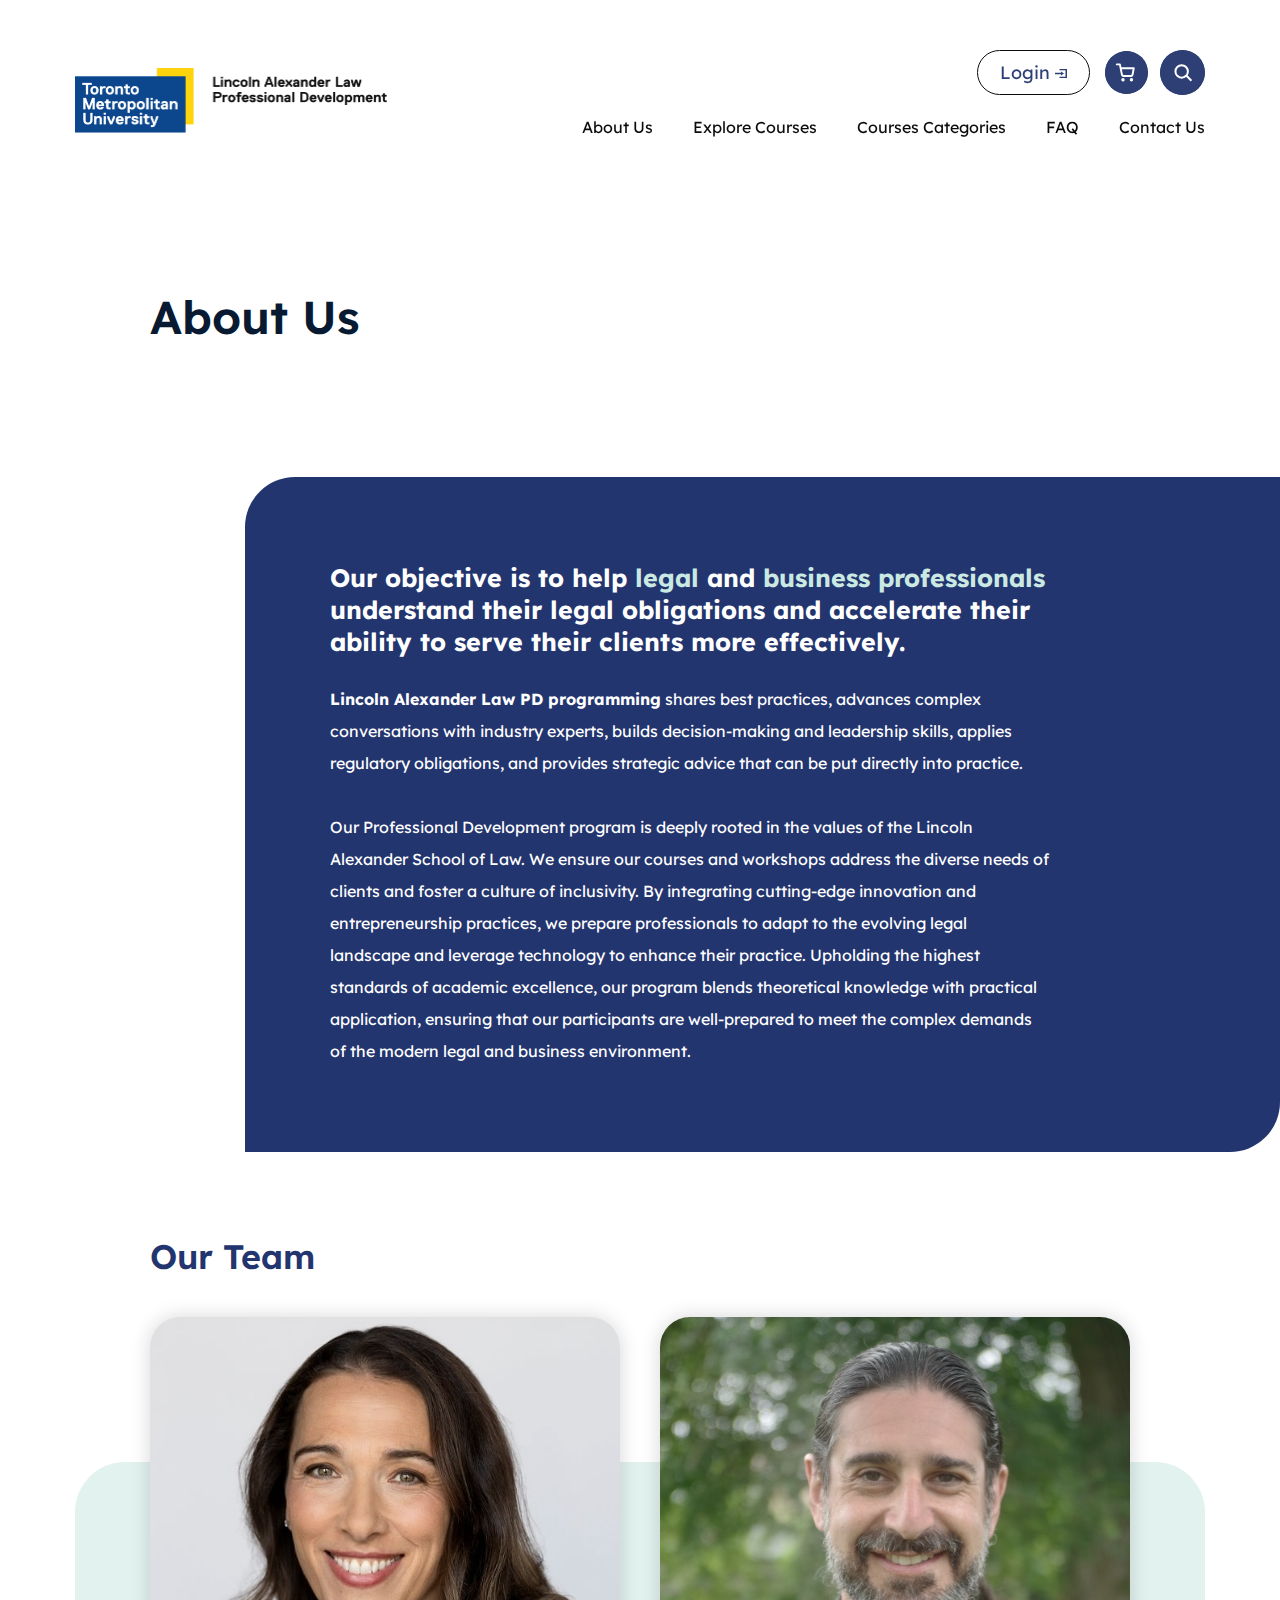
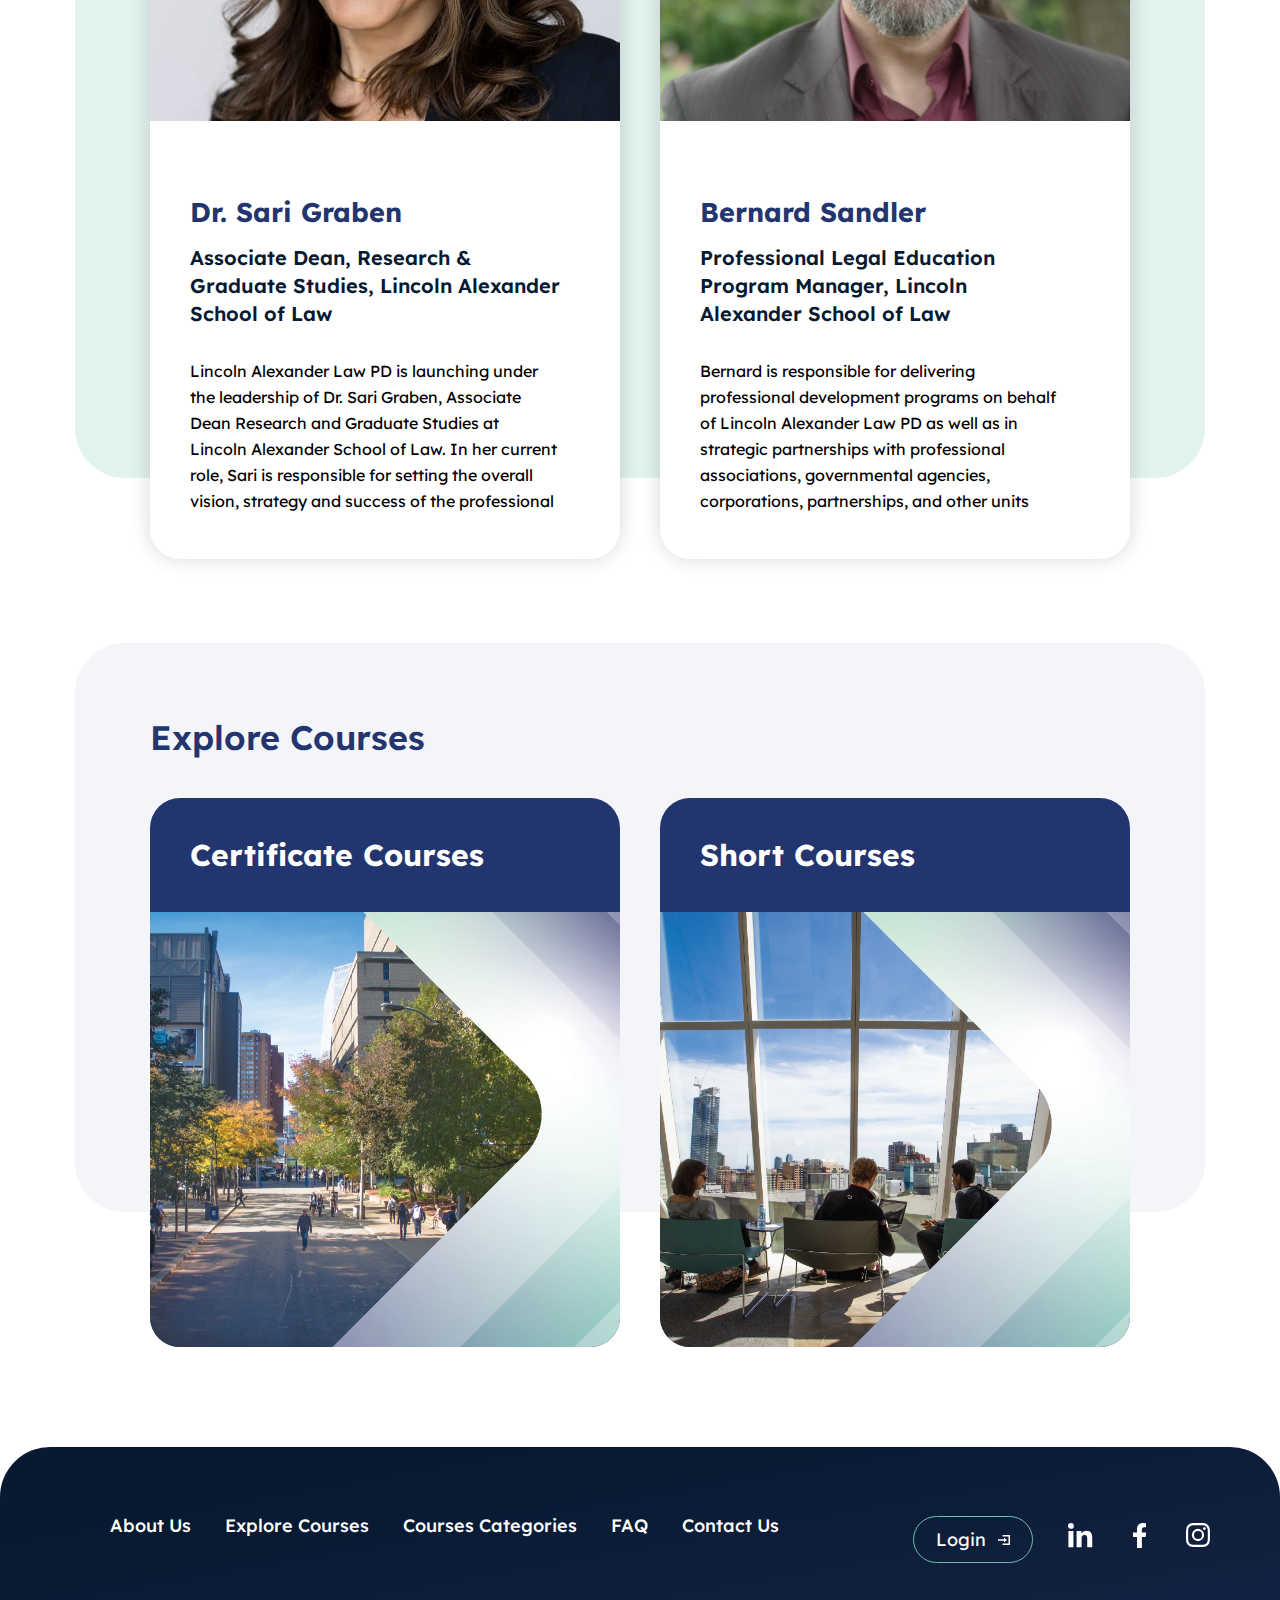
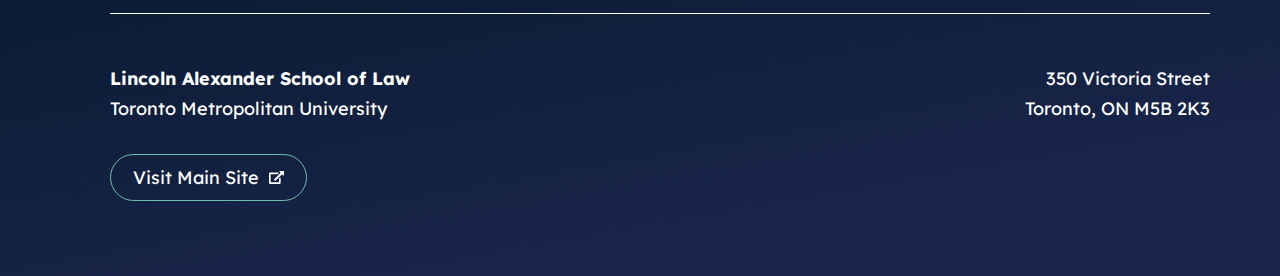
==== commit 175c7d0b: "courses internal" ====
--- a/about-us.html
+++ b/about-us.html
@@ -255,7 +255,7 @@
     <script src="js/au-team-members.js"></script>
 
     <!-- team member expanding text -->
-    <script src="js/au-team-full-text.js"></script>
+    <script src="js/full-text.js"></script>
 
     <!-- course cards -->
     <script src="js/au-courses.js"></script>
--- a/css/style.css
+++ b/css/style.css
@@ -32,8 +32,10 @@
     --white: #FFFFFF;
     --black: #000000;
     --yellow: #FEDC00;
+    --sky: #EDF7F5;
+    --light-mint: #E5F4F1;
+    --mint: #CBE9E3;
     --light-green: rgba(108, 191, 174, 0.2);
-    --mint: #CBE9E3;
     --green: #6CBFAE;
     --pale-blue: rgba(35, 53, 110, 0.05);
     --light-blue: #084E99;
--- a/css/header.css
+++ b/css/header.css
@@ -119,6 +119,10 @@
     height: 45px;
     width: 45px;
     margin-bottom: 60px;
+    background-color: transparent;
+    border-radius: 50%;
+    border: 2px solid var(--white);
+    transition: background-color 0.3s ease;
 }
 
 .header-wrapper .header-menus .header-login {
@@ -150,6 +154,11 @@
     content: url("../svgs/cart-hover.svg");
 }
 
+.header-wrapper .header-menus .header-cart-btn:hover,
+.header-wrapper .header-menus .header-cart-btn:focus { 
+    background-color: var(--white);
+}
+
 .header-wrapper .header-menus .header-cart-btn:focus::after {
     outline: 2px dotted var(--white);
     outline-offset: 4px;
@@ -161,6 +170,9 @@
     display: block;
     transition: content 0.3s;
     content: url("../svgs/cart.svg");
+    top: 13px;
+    position: relative;
+    left: 11px;
 }
 
 .header-wrapper .header-menus .header-primary-menu .primary-menu-item { 
@@ -277,11 +289,17 @@
         margin-left: 15px;
         display: flex;
         content: url("../svgs/cart-laptop.svg");
+        border-radius: 50%;
+        height: 43px;
+        width: 43px;
+        background-color: var(--blue);
+        transition: background-color 0.3s ease;
     }
 
     .header-wrapper .header-menus-laptop .header-secondary-menu-laptop .cart-button-laptop:hover,
     .header-wrapper .header-menus-laptop .header-secondary-menu-laptop .cart-button-laptop:focus {
         content: url("../svgs/cart-laptop-hover.svg");
+        background-color: var(--white);
     }
 
     .header-wrapper .header-menus-laptop .header-secondary-menu-laptop .cart-button-laptop:focus {
@@ -293,11 +311,15 @@
         margin-left: 12px;
         display: flex;
         content: url("../svgs/search.svg");
+        background-color: var(--blue);
+        transition: background-color 0.3s ease;
+        border-radius: 50%;
     }
 
     .header-wrapper .header-menus-laptop .header-secondary-menu-laptop .search-button-laptop:hover,
     .header-wrapper .header-menus-laptop .header-secondary-menu-laptop .search-button-laptop:focus {
         content: url("../svgs/search-hover.svg");
+        background-color: var(--white);
     }
 
     .header-wrapper .header-menus-laptop .header-secondary-menu-laptop .search-button-laptop:focus {
--- a/css/about-us/au-hero.css
+++ b/css/about-us/au-hero.css
@@ -104,8 +104,8 @@
 @media (min-width: 1100px) {
 
     .au-hero-wrapper::after {
-        margin-left: -600px;
-        width: calc(100% + 600px);
+        margin-left: 0;
+        width: 100%;
         margin-top: -190px;
         content: url("/tmu/svgs/au-hero-colour-bg-large.svg");
     }
@@ -149,8 +149,8 @@
 @media (min-width: 1441px) {
 
     .au-hero-wrapper::after {
-        margin-left: -600px;
-        width: calc(100% + 600px);
+        margin-left: 0;
+        width: 100%;
         margin-top: -190px;
         content: url("/tmu/svgs/au-hero-colour-bg-large.svg");
     }
@@ -171,12 +171,12 @@
         margin-left: 389px;
     }
 
-    .au-hero-wrapper .au-hero-content::after {
+    /* .au-hero-wrapper .au-hero-content::after {
         content: url("/tmu/svgs/bg-arrow-big.svg");
         top: -65px;
         width: calc(100% - 940px);
         margin-left: 815px;
-    }
+    } */
     
     .au-hero-wrapper .au-hero-content .au-hero-text {
         padding-bottom: 30px;
--- a/css/about-us/au-team.css
+++ b/css/about-us/au-team.css
@@ -194,6 +194,8 @@
         top: -260px;
         position: absolute;
         content: url("/tmu/svgs/bg-arrow-medium.svg");
+        overflow: hidden;
+        width: calc(100% + 425px);
     }
     
     .au-team-wrapper::after {
@@ -424,6 +426,7 @@
         top: -180px;
         position: absolute;
         content: url("/tmu/svgs/bg-arrow-large.svg");
+        width: 100%;
     }
     
     .au-team-wrapper::after {
